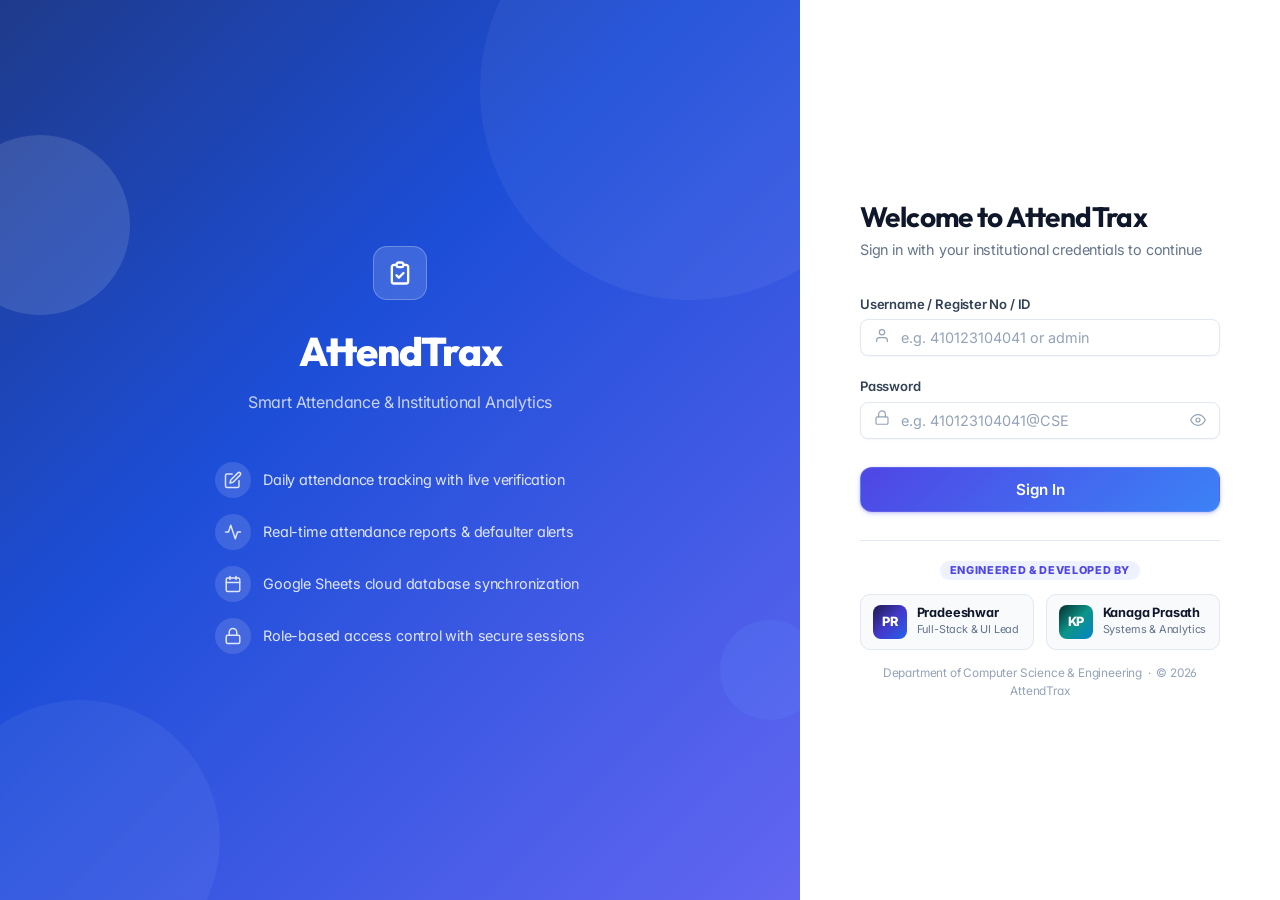
==== frontend/index.html @ 3bc35cdb "Add rich developer promotional showcase footer with profile cards, roles, bios, and skill badges for" ====
<!DOCTYPE html>
<html lang="en">
<head>
  <meta charset="UTF-8" />
  <meta name="viewport" content="width=device-width, initial-scale=1.0" />
  <title>AttendTrax – Login</title>
  <meta name="description" content="AttendTrax – Student Attendance Management System. Login as Admin, Faculty, or Student." />
  <link rel="stylesheet" href="style.css" />
  <link rel="icon" href="data:image/svg+xml,<svg xmlns='http://www.w3.org/2000/svg' viewBox='0 0 100 100'><text y='.9em' font-size='90'>🎓</text></svg>" />
  <style>
    /* ── Login-specific styles ─── */
    body { min-height: 100vh; display: flex; align-items: stretch; }

    .login-page {
      display: flex;
      width: 100%;
      min-height: 100vh;
    }

    /* Left panel – illustration / branding */
    .login-left {
      flex: 1;
      background: linear-gradient(135deg, #1e3a8a 0%, #1d4ed8 40%, #6366f1 100%);
      display: flex;
      flex-direction: column;
      align-items: center;
      justify-content: center;
      padding: 3rem 2.5rem;
      position: relative;
      overflow: hidden;
    }

    .login-left::before {
      content: '';
      position: absolute;
      width: 420px; height: 420px;
      border-radius: 50%;
      background: rgb(255 255 255 / 0.05);
      top: -120px; right: -100px;
    }
    .login-left::after {
      content: '';
      position: absolute;
      width: 280px; height: 280px;
      border-radius: 50%;
      background: rgb(255 255 255 / 0.05);
      bottom: -80px; left: -60px;
    }

    .left-content { position: relative; z-index: 1; text-align: center; color: #fff; max-width: 380px; }
    .brand-logo { font-size: 4rem; margin-bottom: 1rem; }
    .brand-title { font-family: 'Outfit', sans-serif; font-size: 2.5rem; font-weight: 800; letter-spacing: -0.03em; margin-bottom: 0.5rem; }
    .brand-subtitle { font-size: 1rem; opacity: 0.75; margin-bottom: 3rem; }

    .feature-list { list-style: none; display: flex; flex-direction: column; gap: 1rem; text-align: left; }
    .feature-list li {
      display: flex; align-items: center; gap: 0.75rem;
      font-size: 0.9rem; opacity: 0.85;
    }
    .feature-list li .feat-icon {
      width: 36px; height: 36px;
      border-radius: 50%;
      background: rgb(255 255 255 / 0.15);
      display: flex; align-items: center; justify-content: center;
      font-size: 1rem; flex-shrink: 0;
    }

    /* Right panel – login form */
    .login-right {
      width: 480px;
      flex-shrink: 0;
      display: flex;
      flex-direction: column;
      align-items: center;
      justify-content: center;
      padding: 3rem 2.5rem;
      background: #fff;
    }

    .login-form-wrap { width: 100%; max-width: 360px; }

    .login-greeting {
      margin-bottom: 2rem;
    }
    .login-greeting h2 { font-size: 1.75rem; color: var(--gray-900); margin-bottom: 0.3rem; }
    .login-greeting p  { color: var(--gray-500); font-size: 0.9rem; }

    .form-stack { display: flex; flex-direction: column; gap: 1.25rem; }

    .input-icon-wrap { position: relative; }
    .input-icon-wrap .input-icon {
      position: absolute;
      left: 0.875rem;
      top: 50%;
      transform: translateY(-50%);
      font-size: 1rem;
      color: var(--gray-400);
      pointer-events: none;
    }
    .input-icon-wrap .form-control { padding-left: 2.5rem; }

    .password-wrap { position: relative; }
    .toggle-pw {
      position: absolute;
      right: 0.875rem; top: 50%;
      transform: translateY(-50%);
      background: none; border: none;
      color: var(--gray-400); font-size: 1rem;
      cursor: pointer; transition: color var(--transition-fast);
    }
    .toggle-pw:hover { color: var(--brand-600); }

    .login-btn { margin-top: 0.5rem; }

    .login-footer { margin-top: 2rem; text-align: center; color: var(--gray-400); font-size: 0.78rem; }

    /* Floating animated circles */
    .float-orb {
      position: absolute;
      border-radius: 50%;
      opacity: 0.12;
      animation: floatOrb 6s ease-in-out infinite;
    }
    @keyframes floatOrb {
      0%, 100% { transform: translateY(0); }
      50%       { transform: translateY(-20px); }
    }

    @media (max-width: 820px) {
      .login-left { display: none; }
      .login-right { width: 100%; }
    }
  </style>
</head>
<body>
<!-- Toast -->
<div id="toast-container"></div>

<div class="login-page">
  <!-- ── Left Branding Panel ─────────────────────────────── -->
  <div class="login-left">
    <div class="float-orb" style="width:180px;height:180px;background:#fff;top:15%;left:-50px;animation-delay:0s;"></div>
    <div class="float-orb" style="width:100px;height:100px;background:#60a5fa;bottom:20%;right:-20px;animation-delay:2s;"></div>

    <div class="left-content">
      <div class="brand-logo-badge" style="width:54px;height:54px;border-radius:14px;background:rgba(255,255,255,0.15);backdrop-filter:blur(10px);border:1px solid rgba(255,255,255,0.25);display:flex;align-items:center;justify-content:center;margin:0 auto 1.25rem;">
        <svg width="28" height="28" viewBox="0 0 24 24" fill="none" stroke="#fff" stroke-width="2" stroke-linecap="round" stroke-linejoin="round">
          <path d="M9 5H7a2 2 0 00-2 2v12a2 2 0 002 2h10a2 2 0 002-2V7a2 2 0 00-2-2h-2M9 5a2 2 0 002 2h2a2 2 0 002-2M9 5a2 2 0 012-2h2a2 2 0 012 2m-6 9l2 2 4-4"/>
        </svg>
      </div>
      <div class="brand-title">AttendTrax</div>
      <div class="brand-subtitle">Smart Attendance & Institutional Analytics</div>

      <ul class="feature-list">
        <li>
          <span class="feat-icon">
            <svg width="18" height="18" viewBox="0 0 24 24" fill="none" stroke="currentColor" stroke-width="2" stroke-linecap="round" stroke-linejoin="round"><path d="M11 4H4a2 2 0 00-2 2v14a2 2 0 002 2h14a2 2 0 002-2v-7"/><path d="M18.5 2.5a2.121 2.121 0 013 3L12 15l-4 1 1-4 9.5-9.5z"/></svg>
          </span>
          <span>Daily attendance tracking with live verification</span>
        </li>
        <li>
          <span class="feat-icon">
            <svg width="18" height="18" viewBox="0 0 24 24" fill="none" stroke="currentColor" stroke-width="2" stroke-linecap="round" stroke-linejoin="round"><polyline points="22 12 18 12 15 21 9 3 6 12 2 12"/></svg>
          </span>
          <span>Real-time attendance reports & defaulter alerts</span>
        </li>
        <li>
          <span class="feat-icon">
            <svg width="18" height="18" viewBox="0 0 24 24" fill="none" stroke="currentColor" stroke-width="2" stroke-linecap="round" stroke-linejoin="round"><rect x="3" y="4" width="18" height="18" rx="2"/><line x1="16" y1="2" x2="16" y2="6"/><line x1="8" y1="2" x2="8" y2="6"/><line x1="3" y1="10" x2="21" y2="10"/></svg>
          </span>
          <span>Google Sheets cloud database synchronization</span>
        </li>
        <li>
          <span class="feat-icon">
            <svg width="18" height="18" viewBox="0 0 24 24" fill="none" stroke="currentColor" stroke-width="2" stroke-linecap="round" stroke-linejoin="round"><rect x="3" y="11" width="18" height="11" rx="2" ry="2"/><path d="M7 11V7a5 5 0 0110 0v4"/></svg>
          </span>
          <span>Role-based access control with secure sessions</span>
        </li>
      </ul>
    </div>
  </div>

  <!-- ── Right Login Form ───────────────────────────────── -->
  <div class="login-right">
    <div class="login-form-wrap">
      <div class="login-greeting">
        <h2>Welcome to AttendTrax</h2>
        <p>Sign in with your institutional credentials to continue</p>
      </div>

      <form id="login-form" class="form-stack" novalidate>
       

        <!-- Username -->
        <div class="form-group">
          <label class="form-label" for="username">Username / Register No / ID</label>
          <div class="input-icon-wrap">
            <span class="input-icon">
              <svg width="16" height="16" viewBox="0 0 24 24" fill="none" stroke="currentColor" stroke-width="1.8" stroke-linecap="round" stroke-linejoin="round"><path d="M20 21v-2a4 4 0 0 0-4-4H8a4 4 0 0 0-4 4v2"/><circle cx="12" cy="7" r="4"/></svg>
            </span>
            <input
              id="username"
              type="text"
              class="form-control"
              placeholder="e.g. 410123104041 or admin"
              autocomplete="username"
              required
            />
          </div>
        </div>

        <!-- Password -->
        <div class="form-group">
          <label class="form-label" for="password">Password</label>
          <div class="input-icon-wrap password-wrap">
            <span class="input-icon">
              <svg width="16" height="16" viewBox="0 0 24 24" fill="none" stroke="currentColor" stroke-width="1.8" stroke-linecap="round" stroke-linejoin="round"><rect x="3" y="11" width="18" height="11" rx="2" ry="2"/><path d="M7 11V7a5 5 0 0110 0v4"/></svg>
            </span>
            <input
              id="password"
              type="password"
              class="form-control"
              placeholder="e.g. 410123104041@CSE"
              autocomplete="current-password"
              required
            />
            <button type="button" class="toggle-pw" id="toggle-pw" aria-label="Show/hide password" style="display:flex;align-items:center;justify-content:center;">
              <svg id="eye-icon" width="16" height="16" viewBox="0 0 24 24" fill="none" stroke="currentColor" stroke-width="1.8" stroke-linecap="round" stroke-linejoin="round"><path d="M1 12s4-8 11-8 11 8 11 8-4 8-11 8-11-8-11-8z"></path><circle cx="12" cy="12" r="3"></circle></svg>
            </button>
          </div>
        </div>

        <!-- Error message -->
        <p id="login-error" class="text-sm hidden" style="color:var(--danger);font-weight:500;"></p>

        <!-- Submit -->
        <button type="submit" id="login-btn" class="btn btn-primary btn-lg login-btn w-full">
          <span id="btn-text">Sign In</span>
        </button>
      </form>

      <div class="login-footer" style="margin-top:1.75rem;">
        <div style="border-top:1px solid var(--gray-200);padding-top:1.25rem;text-align:center;">
          <span style="font-size:0.68rem;font-weight:800;letter-spacing:0.06em;color:var(--indigo-600,#4f46e5);text-transform:uppercase;background:#eef2ff;padding:0.15rem 0.6rem;border-radius:999px;">
            ENGINEERED &amp; DEVELOPED BY
          </span>
          <div style="display:grid;grid-template-columns:1fr 1fr;gap:0.75rem;margin-top:0.85rem;text-align:left;">
            <!-- Pradeeshwar -->
            <div style="background:var(--gray-50);border:1px solid var(--gray-200);border-radius:10px;padding:0.65rem 0.75rem;display:flex;align-items:center;gap:0.6rem;">
              <div style="width:34px;height:34px;border-radius:8px;background:linear-gradient(135deg,#1e1b4b,#4338ca,#2563eb);color:#fff;display:flex;align-items:center;justify-content:center;font-weight:800;font-size:0.8rem;flex-shrink:0;">PR</div>
              <div style="min-width:0;flex:1;">
                <div style="font-size:0.8rem;font-weight:700;color:var(--gray-900);line-height:1.1;">Pradeeshwar</div>
                <div style="font-size:0.68rem;color:var(--gray-500);white-space:nowrap;overflow:hidden;text-overflow:ellipsis;">Full-Stack &amp; UI Lead</div>
              </div>
            </div>
            <!-- Kanaga Prasath -->
            <div style="background:var(--gray-50);border:1px solid var(--gray-200);border-radius:10px;padding:0.65rem 0.75rem;display:flex;align-items:center;gap:0.6rem;">
              <div style="width:34px;height:34px;border-radius:8px;background:linear-gradient(135deg,#042f2e,#0d9488,#0284c7);color:#fff;display:flex;align-items:center;justify-content:center;font-weight:800;font-size:0.8rem;flex-shrink:0;">KP</div>
              <div style="min-width:0;flex:1;">
                <div style="font-size:0.8rem;font-weight:700;color:var(--gray-900);line-height:1.1;">Kanaga Prasath</div>
                <div style="font-size:0.68rem;color:var(--gray-500);white-space:nowrap;overflow:hidden;text-overflow:ellipsis;">Systems &amp; Analytics</div>
              </div>
            </div>
          </div>
          <p style="font-size:0.74rem;color:var(--gray-400);margin-top:0.85rem;">
            Department of Computer Science &amp; Engineering &nbsp;·&nbsp; &copy; 2026 AttendTrax
          </p>
        </div>
      </div>
    </div>
  </div>
</div>

<script src="api.js"></script>
<script>

  // Redirect if already logged in
  (function() {
    const token = getToken();
    const role  = getRole();
    if (token && role) {
      const pages = { ADMIN: 'admin.html', FACULTY: 'faculty.html', STUDENT: 'student.html' };
      window.location.href = pages[role.toUpperCase()] || 'index.html';
    }
  })();

  // Password toggle
  document.getElementById('toggle-pw').addEventListener('click', () => {
    const pw = document.getElementById('password');
    const btn = document.getElementById('toggle-pw');
    pw.type = pw.type === 'password' ? 'text' : 'password';
    btn.textContent = pw.type === 'password' ? '👁️' : '🙈';
  });

  // Login form
  document.getElementById('login-form').addEventListener('submit', async (e) => {
    e.preventDefault();
    const username = document.getElementById('username').value.trim();
    const password = document.getElementById('password').value;
    const errEl    = document.getElementById('login-error');
    const btnText  = document.getElementById('btn-text');
    const btn      = document.getElementById('login-btn');

    if (!username || !password) {
      errEl.textContent = 'Please enter both username and password.';
      errEl.classList.remove('hidden');
      return;
    }

    errEl.classList.add('hidden');
    btn.disabled = true;
    btnText.innerHTML = '<span class="spinner"></span> Signing in…';

    try {
      const data = await api.post('/auth/login', { username, password });
      saveAuth(data);

      showToast(`Welcome, ${data.name}! 🎉`, 'success', 2000);

      const pages = { ADMIN: 'admin.html', FACULTY: 'faculty.html', STUDENT: 'student.html' };
      setTimeout(() => {
        window.location.href = pages[data.role.toUpperCase()] || 'index.html';
      }, 800);
    } catch (err) {
      errEl.textContent = err.message;
      errEl.classList.remove('hidden');
      btn.disabled = false;
      btnText.textContent = 'Sign In';
    }
  });
</script>
</body>
</html>
---- frontend/style.css ----
/* =============================================================================
   AttendTrax – Modern Institutional Design System & UI/UX Engine
   Refined Slate & Indigo Palette · Human-Crafted Aesthetics · Accessible UX
   ============================================================================= */
@import url('https://fonts.googleapis.com/css2?family=Inter:wght@300;400;500;600;700;800&family=Outfit:wght@400;500;600;700;800&display=swap');

/* ── CSS Custom Properties ──────────────────────────────────────────────────── */
:root {
  /* Brand Accents */
  --brand-50:  #eff6ff;
  --brand-100: #dbeafe;
  --brand-200: #bfdbfe;
  --brand-300: #93c5fd;
  --brand-400: #60a5fa;
  --brand-500: #3b82f6;
  --brand-600: #2563eb;
  --brand-700: #1d4ed8;
  --brand-800: #1e40af;
  --brand-900: #1e3a8a;

  --indigo-50:  #eef2ff;
  --indigo-100: #e0e7ff;
  --indigo-500: #6366f1;
  --indigo-600: #4f46e5;
  --indigo-700: #4338ca;
  --indigo-800: #3730a3;

  /* Semantic Health */
  --success:     #10b981;
  --success-bg:  #ecfdf5;
  --success-text:#065f46;
  --success-ring:#a7f3d0;

  --warning:     #f59e0b;
  --warning-bg:  #fffbeb;
  --warning-text:#92400e;
  --warning-ring:#fde68a;

  --danger:      #ef4444;
  --danger-bg:   #fef2f2;
  --danger-text: #991b1b;
  --danger-ring: #fecaca;

  --info:        #0ea5e9;
  --info-bg:     #f0f9ff;
  --info-text:   #0369a1;
  --info-ring:   #bae6fd;

  /* Neutrals (Refined Slate Foundation) */
  --gray-25:   #fcfcfd;
  --gray-50:   #f8fafc;
  --gray-100:  #f1f5f9;
  --gray-200:  #e2e8f0;
  --gray-300:  #cbd5e1;
  --gray-400:  #94a3b8;
  --gray-500:  #64748b;
  --gray-600:  #475569;
  --gray-700:  #334155;
  --gray-800:  #1e293b;
  --gray-900:  #0f172a;

  /* Layout & Geometry */
  --sidebar-width: 260px;
  --topbar-height: 68px;
  --radius-xs: 6px;
  --radius-sm: 8px;
  --radius-md: 12px;
  --radius-lg: 16px;
  --radius-xl: 20px;
  --radius-2xl: 24px;

  /* Layered Shadows (Clean, Soft & Non-Harsh) */
  --shadow-xs:  0 1px 2px 0 rgb(0 0 0 / 0.04);
  --shadow-sm:  0 1px 3px 0 rgb(0 0 0 / 0.06), 0 1px 2px -1px rgb(0 0 0 / 0.04);
  --shadow-md:  0 4px 6px -1px rgb(0 0 0 / 0.06), 0 2px 4px -2px rgb(0 0 0 / 0.04);
  --shadow-lg:  0 10px 15px -3px rgb(0 0 0 / 0.06), 0 4px 6px -4px rgb(0 0 0 / 0.03);
  --shadow-xl:  0 20px 25px -5px rgb(0 0 0 / 0.07), 0 8px 10px -6px rgb(0 0 0 / 0.03);

  /* Transitions */
  --transition-fast: 140ms cubic-bezier(0.4, 0, 0.2, 1);
  --transition-base: 220ms cubic-bezier(0.4, 0, 0.2, 1);
  --transition-slow: 320ms cubic-bezier(0.4, 0, 0.2, 1);
}

/* ── Reset & Base Typography ─────────────────────────────────────────────────── */
*, *::before, *::after { box-sizing: border-box; margin: 0; padding: 0; }

html {
  font-size: 16px;
  scroll-behavior: smooth;
  font-feature-settings: 'cv02', 'cv03', 'cv04', 'cv11';
}

body {
  font-family: 'Inter', -apple-system, BlinkMacSystemFont, "Segoe UI", Roboto, sans-serif;
  background: var(--gray-50);
  color: var(--gray-800);
  line-height: 1.55;
  -webkit-font-smoothing: antialiased;
  -moz-osx-font-smoothing: grayscale;
  letter-spacing: -0.011em;
}

/* Custom Scrollbars */
::-webkit-scrollbar { width: 6px; height: 6px; }
::-webkit-scrollbar-track { background: transparent; }
::-webkit-scrollbar-thumb { background: var(--gray-300); border-radius: 999px; }
::-webkit-scrollbar-thumb:hover { background: var(--gray-400); }

a { color: inherit; text-decoration: none; }
img { max-width: 100%; display: block; }
button { cursor: pointer; font-family: inherit; }
input, select, textarea { font-family: inherit; }

/* ── Typography ─────────────────────────────────────────────────────────────── */
h1, h2, h3, h4, h5 {
  font-family: 'Outfit', 'Inter', sans-serif;
  font-weight: 700;
  line-height: 1.25;
  color: var(--gray-900);
  letter-spacing: -0.022em;
}
h1 { font-size: clamp(1.75rem, 3.5vw, 2.35rem); font-weight: 800; }
h2 { font-size: clamp(1.35rem, 2.5vw, 1.75rem); }
h3 { font-size: 1.2rem; }
h4 { font-size: 1.05rem; }

/* ── Utility Classes ─────────────────────────────────────────────────────────── */
.hidden      { display: none !important; }
.sr-only     { position: absolute; width: 1px; height: 1px; overflow: hidden; clip: rect(0,0,0,0); }
.flex        { display: flex; }
.flex-col    { flex-direction: column; }
.items-center{ align-items: center; }
.justify-between { justify-content: space-between; }
.justify-center { justify-content: center; }
.gap-1       { gap: 0.25rem; }
.gap-2       { gap: 0.5rem; }
.gap-3       { gap: 0.75rem; }
.gap-4       { gap: 1rem; }
.gap-6       { gap: 1.5rem; }
.w-full      { width: 100%; }
.text-sm     { font-size: 0.875rem; }
.text-xs     { font-size: 0.75rem; }
.font-medium { font-weight: 500; }
.font-semibold { font-weight: 600; }
.font-bold   { font-weight: 700; }
.font-mono   { font-family: ui-monospace, SFMono-Regular, Menlo, Monaco, Consolas, monospace; }
.text-muted  { color: var(--gray-500); }
.text-center { text-align: center; }

/* ── Buttons (Tactile & Clean) ──────────────────────────────────────────────── */
.btn {
  display: inline-flex;
  align-items: center;
  justify-content: center;
  gap: 0.5rem;
  padding: 0.55rem 1.15rem;
  font-size: 0.875rem;
  font-weight: 600;
  border-radius: var(--radius-sm);
  border: 1px solid transparent;
  transition: all var(--transition-fast);
  outline: none;
  white-space: nowrap;
  user-select: none;
}

.btn-primary {
  background: linear-gradient(135deg, #4f46e5 0%, #3b82f6 100%);
  color: #fff;
  border-color: rgba(255, 255, 255, 0.1);
  box-shadow: 0 1px 3px 0 rgba(79, 70, 229, 0.25), 0 2px 6px -1px rgba(79, 70, 229, 0.2);
}
.btn-primary:hover {
  transform: translateY(-1px);
  box-shadow: 0 4px 12px 0 rgba(79, 70, 229, 0.35);
  background: linear-gradient(135deg, #4338ca 0%, #2563eb 100%);
}
.btn-primary:active {
  transform: translateY(0);
  box-shadow: 0 1px 2px 0 rgba(79, 70, 229, 0.2);
}

.btn-secondary {
  background: #fff;
  color: var(--gray-700);
  border: 1px solid var(--gray-200);
  box-shadow: var(--shadow-xs);
}
.btn-secondary:hover {
  background: var(--gray-50);
  border-color: var(--gray-300);
  color: var(--gray-900);
}
.btn-secondary:active { background: var(--gray-100); }

.btn-danger {
  background: #fee2e2;
  color: #b91c1c;
  border: 1px solid #fca5a5;
}
.btn-danger:hover {
  background: #ef4444;
  color: #fff;
  border-color: #ef4444;
  box-shadow: 0 2px 8px rgba(239, 68, 68, 0.3);
}

.btn-success {
  background: #dcfce7;
  color: #15803d;
  border: 1px solid #86efac;
}
.btn-success:hover {
  background: #10b981;
  color: #fff;
  border-color: #10b981;
  box-shadow: 0 2px 8px rgba(16, 185, 129, 0.3);
}

.btn-sm { padding: 0.35rem 0.75rem; font-size: 0.8rem; border-radius: var(--radius-xs); }
.btn-lg { padding: 0.75rem 1.6rem; font-size: 0.95rem; border-radius: var(--radius-md); }

.btn:disabled { opacity: 0.5; cursor: not-allowed; transform: none !important; box-shadow: none !important; }

/* ── Cards (Crisp 1px Border & Subtle Elevation) ────────────────────────────── */
.card {
  background: #fff;
  border-radius: var(--radius-lg);
  box-shadow: var(--shadow-sm);
  border: 1px solid var(--gray-200);
  overflow: hidden;
  transition: border-color var(--transition-fast), box-shadow var(--transition-fast);
}

.card-header {
  padding: 1.15rem 1.5rem;
  border-bottom: 1px solid var(--gray-100);
  display: flex;
  align-items: center;
  justify-content: space-between;
  gap: 1rem;
  background: #fff;
}

.card-body { padding: 1.5rem; }

/* ── Form Elements ───────────────────────────────────────────────────────────── */
.form-group { display: flex; flex-direction: column; gap: 0.35rem; }
.form-label { font-size: 0.82rem; font-weight: 600; color: var(--gray-700); }
.form-control {
  width: 100%;
  padding: 0.55rem 0.85rem;
  font-size: 0.9rem;
  border: 1px solid var(--gray-200);
  border-radius: var(--radius-sm);
  background: #fff;
  color: var(--gray-800);
  transition: all var(--transition-fast);
  outline: none;
  box-shadow: var(--shadow-xs);
}
.form-control:hover { border-color: var(--gray-300); }
.form-control:focus {
  border-color: #6366f1;
  box-shadow: 0 0 0 3px rgba(99, 102, 241, 0.14);
}
.form-control::placeholder { color: var(--gray-400); }

select.form-control {
  appearance: none;
  background-image: url("data:image/svg+xml,%3Csvg xmlns='http://www.w3.org/2000/svg' fill='none' viewBox='0 0 20 20'%3E%3Cpath stroke='%2364748b' stroke-linecap='round' stroke-linejoin='round' stroke-width='1.5' d='M6 8l4 4 4-4'/%3E%3C/svg%3E");
  background-repeat: no-repeat;
  background-position: right 0.75rem center;
  background-size: 1.15rem;
  padding-right: 2.25rem;
}

/* ── Stat Cards ─────────────────────────────────────────────────────────────── */
.stat-grid {
  display: grid;
  grid-template-columns: repeat(auto-fit, minmax(200px, 1fr));
  gap: 1rem;
}

.stat-card {
  background: #fff;
  border-radius: var(--radius-md);
  padding: 1.25rem 1.5rem;
  box-shadow: var(--shadow-sm);
  border: 1px solid var(--gray-200);
  position: relative;
  overflow: hidden;
  transition: transform var(--transition-fast), box-shadow var(--transition-fast);
}
.stat-card:hover {
  transform: translateY(-2px);
  box-shadow: var(--shadow-md);
}
.stat-card::before {
  content: '';
  position: absolute;
  top: 0; left: 0;
  width: 4px;
  height: 100%;
  background: var(--accent, #4f46e5);
}

.stat-card .stat-label { font-size: 0.75rem; font-weight: 700; text-transform: uppercase; letter-spacing: 0.05em; color: var(--gray-500); }
.stat-card .stat-value { font-size: 2rem; font-weight: 800; font-family: 'Outfit', sans-serif; color: var(--gray-900); line-height: 1.1; margin-top: 0.35rem; }
.stat-card .stat-sub { font-size: 0.78rem; color: var(--gray-400); margin-top: 0.2rem; }

/* ── Table (Crisp SaaS Style) ───────────────────────────────────────────────── */
.table-wrapper { overflow-x: auto; width: 100%; }
table { width: 100%; border-collapse: collapse; font-size: 0.875rem; }
thead tr { background: var(--gray-50); border-bottom: 1px solid var(--gray-200); }
thead th {
  padding: 0.75rem 1rem;
  text-align: left;
  font-size: 0.72rem;
  font-weight: 700;
  text-transform: uppercase;
  letter-spacing: 0.05em;
  color: var(--gray-500);
  white-space: nowrap;
}
tbody tr {
  border-bottom: 1px solid var(--gray-100);
  transition: background var(--transition-fast);
}
tbody tr:last-child { border-bottom: none; }
tbody tr:hover { background: #f8fafc; }
tbody td { padding: 0.85rem 1rem; color: var(--gray-700); vertical-align: middle; }

/* Status Badges */
.badge {
  display: inline-flex;
  align-items: center;
  gap: 0.35rem;
  padding: 0.22rem 0.65rem;
  font-size: 0.72rem;
  font-weight: 700;
  border-radius: 999px;
  text-transform: uppercase;
  letter-spacing: 0.04em;
  line-height: 1.2;
}
.badge-present  { background: #ecfdf5; color: #065f46; border: 1px solid #a7f3d0; }
.badge-absent   { background: #fef2f2; color: #991b1b; border: 1px solid #fecaca; }
.badge-od       { background: #fffbeb; color: #92400e; border: 1px solid #fde68a; }
.badge-free     { background: var(--gray-100); color: var(--gray-600); border: 1px solid var(--gray-200); }
.badge-info     { background: #eff6ff; color: #1e40af; border: 1px solid #bfdbfe; }
.badge-warning  { background: #fffbeb; color: #92400e; border: 1px solid #fde68a; }

/* ── Live Attendance Status Bar ──────────────────────────────────────────────── */
.live-status-bar {
  display: flex;
  align-items: center;
  gap: 1.25rem;
  background: var(--gray-50);
  padding: 0.65rem 1.25rem;
  border-radius: var(--radius-sm);
  border: 1px solid var(--gray-200);
  margin-bottom: 1rem;
  font-size: 0.85rem;
  flex-wrap: wrap;
}
.live-status-pill {
  display: flex;
  align-items: center;
  gap: 0.4rem;
  font-weight: 600;
}
.live-status-dot {
  width: 10px;
  height: 10px;
  border-radius: 50%;
}
.dot-present { background: #10b981; }
.dot-absent  { background: #ef4444; }
.dot-od      { background: #f59e0b; }

/* ── Quick Demo Login Chips ─────────────────────────────────────────────────── */
.quick-demo-logins {
  display: flex;
  gap: 0.5rem;
  flex-wrap: wrap;
  margin-top: 1.25rem;
  padding-top: 1.25rem;
  border-top: 1px solid var(--gray-200);
}
.demo-login-chip {
  padding: 0.35rem 0.75rem;
  background: var(--gray-100);
  border: 1px solid var(--gray-200);
  border-radius: 999px;
  font-size: 0.75rem;
  font-weight: 600;
  color: var(--gray-700);
  cursor: pointer;
  transition: all var(--transition-fast);
}
.demo-login-chip:hover {
  background: var(--brand-50);
  color: var(--brand-700);
  border-color: var(--brand-300);
}

/* ── Progress Bar ───────────────────────────────────────────────────────────── */
.progress-bar-wrap { background: var(--gray-200); border-radius: 999px; height: 8px; overflow: hidden; }
.progress-bar { height: 100%; border-radius: 999px; transition: width 0.6s ease; }
.progress-good    { background: linear-gradient(90deg, #10b981, #34d399); }
.progress-warn    { background: linear-gradient(90deg, #f59e0b, #fbbf24); }
.progress-danger  { background: linear-gradient(90deg, #ef4444, #f87171); }

/* ── Toast Notifications ─────────────────────────────────────────────────────── */
#toast-container {
  position: fixed;
  top: 1.25rem;
  right: 1.25rem;
  z-index: 9999;
  display: flex;
  flex-direction: column;
  gap: 0.5rem;
  pointer-events: none;
}
.toast {
  display: flex;
  align-items: flex-start;
  gap: 0.75rem;
  padding: 0.875rem 1.25rem;
  border-radius: var(--radius-md);
  box-shadow: var(--shadow-xl);
  min-width: 280px;
  max-width: 380px;
  font-size: 0.9rem;
  font-weight: 500;
  color: #fff;
  pointer-events: all;
  animation: toastIn 0.3s ease forwards;
}
.toast.toast-success { background: linear-gradient(135deg, #10b981, #059669); }
.toast.toast-error   { background: linear-gradient(135deg, #ef4444, #dc2626); }
.toast.toast-info    { background: linear-gradient(135deg, #3b82f6, #2563eb); }
.toast.toast-warning { background: linear-gradient(135deg, #f59e0b, #d97706); }
.toast.leaving { animation: toastOut 0.3s ease forwards; }
.toast-icon { font-size: 1.2rem; flex-shrink: 0; }

@keyframes toastIn  { from { opacity: 0; transform: translateX(100px); } to { opacity: 1; transform: translateX(0); } }
@keyframes toastOut { from { opacity: 1; transform: translateX(0); } to { opacity: 0; transform: translateX(100px); } }

/* ── Modal & Confirmation Dialogs ────────────────────────────────────────────── */
.modal-overlay,
.confirm-overlay {
  position: fixed;
  inset: 0;
  background: rgba(15, 23, 42, 0.65);
  backdrop-filter: blur(8px);
  -webkit-backdrop-filter: blur(8px);
  display: flex;
  align-items: center;
  justify-content: center;
  z-index: 2000;
  padding: 1.25rem;
  animation: modalFadeIn 0.2s cubic-bezier(0.4, 0, 0.2, 1);
}

.modal-box {
  background: #fff;
  border-radius: var(--radius-lg);
  box-shadow: 0 20px 25px -5px rgba(0, 0, 0, 0.1), 0 10px 10px -5px rgba(0, 0, 0, 0.04);
  padding: 2rem;
  width: min(500px, calc(100vw - 2rem));
  max-height: 90vh;
  overflow-y: auto;
  animation: modalPop 0.22s cubic-bezier(0.34, 1.56, 0.64, 1);
}

.confirm-card {
  background: #fff;
  border-radius: var(--radius-xl);
  box-shadow: 0 25px 50px -12px rgba(0, 0, 0, 0.25);
  padding: 2rem 1.75rem;
  width: min(420px, calc(100vw - 2.5rem));
  display: flex;
  flex-direction: column;
  align-items: center;
  text-align: center;
  gap: 1rem;
  animation: modalPop 0.22s cubic-bezier(0.34, 1.56, 0.64, 1);
}

.confirm-icon {
  width: 52px;
  height: 52px;
  border-radius: 50%;
  background: #fee2e2;
  color: #dc2626;
  display: flex;
  align-items: center;
  justify-content: center;
  flex-shrink: 0;
}

.confirm-content h3 {
  font-size: 1.25rem;
  color: var(--gray-900);
  margin-bottom: 0.35rem;
}

.confirm-content p {
  color: var(--gray-500);
  font-size: 0.875rem;
  line-height: 1.45;
}

.confirm-actions {
  display: flex;
  gap: 0.75rem;
  width: 100%;
  margin-top: 0.5rem;
}

.confirm-actions button {
  flex: 1;
}

@keyframes modalFadeIn { from { opacity: 0; } to { opacity: 1; } }
@keyframes modalPop { from { opacity: 0; transform: scale(0.92) translateY(8px); } to { opacity: 1; transform: scale(1) translateY(0); } }

/* ── Spinner ─────────────────────────────────────────────────────────────────── */
.spinner {
  display: inline-block;
  width: 1.1em; height: 1.1em;
  border: 2px solid currentColor;
  border-top-color: transparent;
  border-radius: 50%;
  animation: spin 0.7s linear infinite;
}
@keyframes spin { to { transform: rotate(360deg); } }

/* ── Loading overlay ─────────────────────────────────────────────────────────── */
.page-loader {
  position: fixed; inset: 0;
  background: var(--gray-50);
  display: flex; flex-direction: column;
  align-items: center; justify-content: center;
  gap: 1rem;
  z-index: 9999;
}
.page-loader .loader-ring {
  width: 56px; height: 56px;
  border: 4px solid var(--brand-100);
  border-top-color: var(--brand-600);
  border-radius: 50%;
  animation: spin 0.9s linear infinite;
}

/* ── Chip selectors for P/A marking ─────────────────────────────────────────── */
/* ── Tactical Chip Selectors for P/A/OD Attendance ───────────────────────────── */
.attendance-chip-group {
  display: inline-flex;
  align-items: center;
  gap: 0.35rem;

  padding: 3px;
  border-radius: 999px;

}

.attendance-chip {
  padding: 0.35rem 0.75rem;
  border-radius: 999px;
  font-size: 0.8rem;
  font-weight: 700;
  border: 1.5px solid transparent;
  cursor: pointer;
  background: transparent;
  color: var(--gray-600);
  transition: all var(--transition-fast);
  display: inline-flex;
  align-items: center;
  gap: 0.3rem;
  user-select: none;
  touch-action: manipulation;
  -webkit-tap-highlight-color: transparent;
}

.attendance-chip:hover {
  background: rgba(255, 255, 255, 0.6);
  color: var(--gray-900);
}

.chip-P {
  color: #065f46;
}
.chip-P.active {
  background: linear-gradient(135deg, #059669 0%, #10b981 100%);
  color: #fff;
  box-shadow: 0 2px 6px rgba(16, 185, 129, 0.35);
  border-color: #059669;
}

.chip-A {
  color: #991b1b;
}
.chip-A.active {
  background: linear-gradient(135deg, #dc2626 0%, #ef4444 100%);
  color: #fff;
  box-shadow: 0 2px 6px rgba(239, 68, 68, 0.35);
  border-color: #dc2626;
}

.chip-OD {
  color: #92400e;
}
.chip-OD.active {
  background: linear-gradient(135deg, #d97706 0%, #f59e0b 100%);
  color: #fff;
  box-shadow: 0 2px 6px rgba(245, 158, 11, 0.35);
  border-color: #d97706;
}

/* ── Modern App Layout & Drawer Architecture (Professional Enterprise Standard) ── */
.app-layout {
  display: flex;
  min-height: 100vh;
  width: 100%;
  position: relative;
  overflow-x: hidden;
  background: var(--gray-50);
}

/* Frosted glass backdrop scrim */
.sidebar-backdrop {
  position: fixed;
  inset: 0;
  background: rgba(15, 23, 42, 0.5);
  backdrop-filter: blur(6px);
  -webkit-backdrop-filter: blur(6px);
  z-index: 998;
  opacity: 0;
  pointer-events: none;
  transition: opacity 0.26s cubic-bezier(0.4, 0, 0.2, 1);
}

.sidebar-backdrop.active,
.app-layout.sidebar-open .sidebar-backdrop {
  opacity: 1;
  pointer-events: auto;
}

.sidebar {
  position: fixed;
  top: 0;
  left: 0;
  bottom: 0;
  width: var(--sidebar-width);
  min-width: var(--sidebar-width);
  max-width: var(--sidebar-width);
  height: 100vh;
  height: 100dvh;
  background: linear-gradient(180deg, #090d16 0%, #0f172a 45%, #111827 100%);
  border-right: 1px solid rgba(255, 255, 255, 0.08);
  display: flex;
  flex-direction: column;
  z-index: 100;
  flex-shrink: 0;
  transition: transform 0.3s cubic-bezier(0.16, 1, 0.3, 1), box-shadow 0.3s ease;
  box-shadow: 4px 0 24px rgba(0, 0, 0, 0.24);
  overflow: hidden;
}

/* Collapsed state for desktop */
.app-layout.sidebar-collapsed .sidebar {
  transform: translateX(-100%);
  pointer-events: none;
  box-shadow: none;
}

.sidebar-brand {
  padding: 1.25rem 1.25rem 1.1rem;
  border-bottom: 1px solid rgba(255, 255, 255, 0.07);
  display: flex;
  align-items: center;
  justify-content: space-between;
  flex-shrink: 0;
}
.brand-mark {
  display: flex;
  align-items: center;
  gap: 0.75rem;
}
.brand-icon {
  width: 36px;
  height: 36px;
  border-radius: 10px;
  background: linear-gradient(135deg, rgba(99, 102, 241, 0.35) 0%, rgba(59, 130, 246, 0.2) 100%);
  backdrop-filter: blur(8px);
  border: 1px solid rgba(255, 255, 255, 0.2);
  display: flex;
  align-items: center;
  justify-content: center;
  color: #fff;
  flex-shrink: 0;
  box-shadow: 0 2px 8px rgba(0, 0, 0, 0.25);
}
.brand-name {
  font-family: 'Outfit', sans-serif;
  font-size: 1.25rem;
  font-weight: 800;
  color: #fff;
  letter-spacing: -0.02em;
  line-height: 1.15;
}
.brand-sub {
  font-size: 0.7rem;
  color: rgba(255, 255, 255, 0.6);
  font-weight: 600;
  letter-spacing: 0.04em;
  text-transform: uppercase;
  margin-top: 1px;
}

.sidebar-close-btn {
  display: none;
  background: rgba(255, 255, 255, 0.08);
  border: 1px solid rgba(255, 255, 255, 0.15);
  color: #fff;
  width: 32px;
  height: 32px;
  border-radius: 8px;
  align-items: center;
  justify-content: center;
  cursor: pointer;
  transition: background var(--transition-fast);
}
.sidebar-close-btn:hover {
  background: rgba(255, 255, 255, 0.2);
}

.sidebar-user {
  margin: 0.85rem 0.85rem 0.4rem;
  padding: 0.75rem 0.85rem;
  background: rgba(255, 255, 255, 0.04);
  border: 1px solid rgba(255, 255, 255, 0.07);
  border-radius: var(--radius-sm);
  display: flex;
  align-items: center;
  gap: 0.75rem;
  flex-shrink: 0;
}
.user-avatar {
  width: 36px;
  height: 36px;
  border-radius: 50%;
  background: linear-gradient(135deg, rgba(255,255,255,0.2), rgba(255,255,255,0.05));
  border: 1px solid rgba(255,255,255,0.25);
  display: flex;
  align-items: center;
  justify-content: center;
  font-size: 0.82rem;
  font-weight: 700;
  color: #fff;
  flex-shrink: 0;
}
.user-info {
  flex: 1;
  min-width: 0;
}
.sidebar-user .user-name {
  font-size: 0.875rem;
  font-weight: 600;
  color: #fff;
  white-space: nowrap;
  overflow: hidden;
  text-overflow: ellipsis;
}
.sidebar-user .user-role {
  display: inline-block;
  font-size: 0.65rem;
  font-weight: 700;
  text-transform: uppercase;
  letter-spacing: 0.06em;
  padding: 0.15rem 0.5rem;
  border-radius: 999px;
  margin-top: 0.2rem;
}
.role-admin   { background: #fef3c7; color: #92400e; }
.role-faculty { background: #dbeafe; color: #1e3a8a; }
.role-student { background: #d1fae5; color: #065f46; }

.sidebar-nav {
  flex: 1;
  padding: 0.6rem 0.75rem;
  display: flex;
  flex-direction: column;
  gap: 0.25rem;
  overflow-y: auto;
  overflow-x: hidden;
  scrollbar-width: thin;
  scrollbar-color: rgba(255, 255, 255, 0.18) transparent;
}
.sidebar-nav::-webkit-scrollbar { width: 4px; }
.sidebar-nav::-webkit-scrollbar-thumb { background: rgba(255, 255, 255, 0.2); border-radius: 4px; }

.nav-item {
  display: flex;
  align-items: center;
  gap: 0.75rem;
  padding: 0.65rem 0.85rem;
  color: rgba(255, 255, 255, 0.72);
  font-size: 0.875rem;
  font-weight: 500;
  cursor: pointer;
  border-radius: var(--radius-sm);
  border: 1px solid transparent;
  border-left: 3px solid transparent;
  transition: all var(--transition-fast);
  user-select: none;
}
.nav-item:hover {
  color: #fff;
  background: rgba(255, 255, 255, 0.08);
  transform: translateX(3px);
}
.nav-item.active {
  color: #fff;
  background: linear-gradient(90deg, rgba(99, 102, 241, 0.24) 0%, rgba(59, 130, 246, 0.1) 100%);
  border-color: rgba(99, 102, 241, 0.25);
  border-left: 3px solid #6366f1;
  font-weight: 600;
  box-shadow: 0 2px 8px rgba(0, 0, 0, 0.15);
}
.nav-item .nav-icon {
  display: flex;
  align-items: center;
  justify-content: center;
  width: 1.25rem;
  flex-shrink: 0;
}

.sidebar-footer {
  margin-top: auto;
  padding: 0.85rem;
  border-top: 1px solid rgba(255, 255, 255, 0.08);
  flex-shrink: 0;
  background: rgba(0, 0, 0, 0.22);
}
.logout-btn {
  display: flex;
  align-items: center;
  gap: 0.65rem;
  color: rgba(255, 255, 255, 0.75);
  font-size: 0.875rem;
  font-weight: 600;
  cursor: pointer;
  transition: all var(--transition-fast);
  background: rgba(255, 255, 255, 0.04);
  border: 1px solid rgba(255, 255, 255, 0.08);
  border-radius: var(--radius-sm);
  padding: 0.6rem 0.85rem;
  width: 100%;
}
.logout-btn:hover {
  color: #fee2e2;
  background: rgba(239, 68, 68, 0.18);
  border-color: rgba(239, 68, 68, 0.35);
}

/* ── Main content (Fixed Sidebar Alignment & Smooth Expansion) ───────────── */
.main-content {
  margin-left: var(--sidebar-width);
  width: calc(100% - var(--sidebar-width));
  min-width: 0;
  display: flex;
  flex-direction: column;
  min-height: 100vh;
  transition: margin-left 0.3s cubic-bezier(0.16, 1, 0.3, 1), width 0.3s cubic-bezier(0.16, 1, 0.3, 1);
}

.app-layout.sidebar-collapsed .main-content {
  margin-left: 0;
  width: 100%;
  max-width: 100%;
}

.topbar {
  height: var(--topbar-height);
  background: rgba(255, 255, 255, 0.95);
  backdrop-filter: blur(10px);
  border-bottom: 1px solid var(--gray-200);
  display: flex;
  align-items: center;
  justify-content: space-between;
  padding: 0 1.75rem;
  position: sticky;
  top: 0;
  z-index: 50;
  box-shadow: var(--shadow-sm);
}
.topbar-left {
  display: flex;
  align-items: center;
  gap: 0.85rem;
}
.topbar-title { font-size: 1.15rem; font-weight: 700; color: var(--gray-900); }
.topbar-date  { font-size: 0.825rem; color: var(--gray-400); }

.page-content {
  padding: 1.75rem;
  flex: 1;
  width: 100%;
  max-width: 100%;
  min-width: 0;
}

/* Sections */
.section { display: none; width: 100%; min-width: 0; }
.section.active { display: block; animation: fadeSection 0.25s ease; }
@keyframes fadeSection { from { opacity: 0; transform: translateY(6px); } to { opacity: 1; transform: translateY(0); } }

/* ── Menu toggle button ──────────────────────────────────────────────────────── */
.menu-toggle {
  display: inline-flex;
  align-items: center;
  justify-content: center;
  width: 38px;
  height: 38px;
  background: #fff;
  border: 1px solid var(--gray-200);
  border-radius: var(--radius-sm);
  color: var(--gray-700);
  cursor: pointer;
  transition: all var(--transition-fast);
  box-shadow: var(--shadow-xs);
  flex-shrink: 0;
}
.menu-toggle:hover {
  background: var(--gray-50);
  border-color: var(--gray-300);
  color: var(--gray-900);
}

/* ── Responsive adjustments & Mobile Overlay Drawer ────────────────────────── */
@media (max-width: 1023.98px) {
  .sidebar {
    position: fixed !important;
    top: 0;
    bottom: 0;
    left: 0;
    width: 280px !important;
    max-width: 85vw !important;
    height: 100vh !important;
    height: 100dvh !important;
    z-index: 1000 !important;
    transform: translateX(-105%);
    transition: transform 0.3s cubic-bezier(0.16, 1, 0.3, 1), box-shadow 0.3s ease;
    box-shadow: none;
    margin-left: 0 !important;
    opacity: 1 !important;
    pointer-events: auto !important;
  }

  /* Drawer open on mobile/tablet */
  .sidebar-close-btn {
    display: inline-flex !important;
  }
  .app-layout.sidebar-open .sidebar,
  .sidebar.drawer-open {
    transform: translateX(0) !important;
    box-shadow: 10px 0 40px rgba(0, 0, 0, 0.38) !important;
  }

  /* Main content stays 100% full width and is NEVER squeezed or distorted */
  .main-content {
    width: 100% !important;
    max-width: 100% !important;
    min-width: 0 !important;
    margin-left: 0 !important;
    flex: 1 1 100% !important;
    padding-left: 0 !important;
  }

  .topbar {
    padding: 0 1rem;
    position: sticky;
    top: 0;
    z-index: 80;
  }
  .page-content {
    padding: 1.25rem 1rem;
  }
  .stat-grid {
    grid-template-columns: 1fr 1fr;
  }
}

@media (max-width: 640px) {
  .topbar {
    padding: 0 0.85rem;
    height: 60px;
  }
  .topbar-title {
    font-size: 0.95rem;
  }
  .topbar-date {
    display: none;
  }
  .stat-grid {
    grid-template-columns: 1fr;
  }
  .page-content {
    padding: 0.85rem 0.65rem 5rem; /* bottom padding for sticky bar */
  }
  .analytics-hero {
    padding: 1.25rem 1rem;
  }
  .card-body {
    padding: 1rem 0.85rem;
  }
  .card-header {
    padding: 0.85rem 1rem;
  }

  /* Mobile-first attendance marking cards */
  .mark-table thead {
    display: none;
  }
  .mark-table, .mark-table tbody, .mark-table tr, .mark-table td {
    display: block;
    width: 100%;
  }
  .mark-table tr {
    background: #fff;
    border: 1px solid var(--gray-200);
    border-radius: var(--radius-md);
    margin-bottom: 0.75rem;
    padding: 0.85rem 1rem;
    box-shadow: var(--shadow-xs);
    position: relative;
  }
  .mark-table td {
    padding: 0.25rem 0;
    border: none;
  }
  .mark-table td:first-child {
    position: absolute;
    top: 0.75rem;
    right: 1rem;
    font-size: 0.75rem;
    color: var(--gray-400);
  }
  .mark-table .student-name {
    font-size: 1rem;
    font-weight: 700;
    color: var(--gray-900);
    display: block;
    margin-bottom: 0.15rem;
  }
  .mark-table .student-reg {
    font-size: 0.82rem;
    font-family: ui-monospace, monospace;
    font-weight: 600;
    color: var(--brand-700);
    background: var(--brand-50);
    padding: 0.15rem 0.5rem;
    border-radius: 999px;
    display: inline-block;
    margin-bottom: 0.6rem;
  }
  .mark-table td:last-child {
    margin-top: 0.5rem;
    padding-top: 0.5rem;
    border-top: 1px dashed var(--gray-200);
    text-align: left !important;
  }
  .mark-table .attendance-chip-group {
    display: flex;
    width: 100%;
    gap: 0.35rem;
  }
  .mark-table .attendance-chip {
    flex: 1;
    justify-content: center;
    padding: 0.6rem 0.5rem;
    font-size: 0.85rem;
    border-radius: 8px;
  }
}

/* ── Attendance marking table ─────────────────────────────────────────────────── */
.mark-table tbody td { vertical-align: middle; }
.mark-table .student-name { font-weight: 600; }
.mark-table .student-reg  { color: var(--gray-500); font-size: 0.82rem; }
.bulk-actions {
  display: flex; gap: 0.5rem; flex-wrap: wrap;
  margin-bottom: 1rem;
}

/* ── Circle percentage ───────────────────────────────────────────────────────── */
.circle-chart {
  width: 120px; height: 120px;
  position: relative;
  display: flex;
  align-items: center;
  justify-content: center;
}
.circle-chart svg { position: absolute; top: 0; left: 0; transform: rotate(-90deg); }
.circle-chart .circle-bg   { fill: none; stroke: var(--gray-200); stroke-width: 8; }
.circle-chart .circle-fill { fill: none; stroke-width: 8; stroke-linecap: round; transition: stroke-dashoffset 0.8s ease; }
.circle-value { font-size: 1.4rem; font-weight: 800; font-family: 'Outfit', sans-serif; text-align: center; }
.circle-label { font-size: 0.7rem; color: var(--gray-400); }

/* ── Import area ─────────────────────────────────────────────────────────────── */
.drop-zone {
  border: 2px dashed var(--gray-300);
  border-radius: var(--radius-md);
  padding: 3rem 2rem;
  text-align: center;
  transition: all var(--transition-fast);
  cursor: pointer;
}
.drop-zone:hover, .drop-zone.dragging {
  border-color: var(--brand-400);
  background: var(--brand-50);
}
.drop-zone .drop-icon { font-size: 3rem; margin-bottom: 0.5rem; opacity: 0.6; }

/* ── Tag list ─────────────────────────────────────────────────────────────────── */
.tag { display: inline-flex; align-items: center; gap: 0.3rem; padding: 0.2rem 0.65rem; background: var(--brand-50); color: var(--brand-700); border-radius: 999px; font-size: 0.78rem; font-weight: 600; }

/* ── Analytics Dashboard ─────────────────────────────────────────────────────── */
.analytics-hero {
  background: linear-gradient(135deg, #1e1b4b 0%, #312e81 50%, #4338ca 100%);
  border-radius: var(--radius-lg);
  padding: 1.75rem 2rem;
  color: #fff;
  margin-bottom: 1.5rem;
  display: flex;
  align-items: center;
  justify-content: space-between;
  flex-wrap: wrap;
  gap: 1.25rem;
  box-shadow: 0 10px 25px -5px rgba(49, 46, 129, 0.3);
}
.analytics-hero-title { font-size: 1.5rem; color: #fff; margin-bottom: 0.25rem; }
.analytics-hero-sub { color: rgba(255,255,255,0.8); font-size: 0.88rem; }
.hero-stats-badge {
  background: rgba(255, 255, 255, 0.15);
  backdrop-filter: blur(8px);
  padding: 0.5rem 1rem;
  border-radius: var(--radius-md);
  border: 1px solid rgba(255, 255, 255, 0.2);
  display: flex;
  align-items: center;
  gap: 0.75rem;
}

.kpi-grid {
  display: grid;
  grid-template-columns: repeat(auto-fit, minmax(220px, 1fr));
  gap: 1.25rem;
  margin-bottom: 1.5rem;
}
.kpi-card {
  background: #fff;
  border-radius: var(--radius-md);
  padding: 1.25rem 1.5rem;
  box-shadow: var(--shadow-sm);
  border: 1px solid var(--gray-100);
  display: flex;
  align-items: flex-start;
  justify-content: space-between;
  transition: transform var(--transition-fast), box-shadow var(--transition-fast);
}
.kpi-card:hover {
  transform: translateY(-2px);
  box-shadow: var(--shadow-md);
}
.kpi-info .kpi-label {
  font-size: 0.8rem;
  font-weight: 600;
  text-transform: uppercase;
  letter-spacing: 0.05em;
  color: var(--gray-500);
  margin-bottom: 0.35rem;
}
.kpi-info .kpi-val {
  font-size: 1.85rem;
  font-weight: 800;
  font-family: 'Outfit', sans-serif;
  color: var(--gray-900);
  line-height: 1.1;
  margin-bottom: 0.35rem;
}
.kpi-info .kpi-sub {
  font-size: 0.78rem;
  color: var(--gray-500);
  display: flex;
  align-items: center;
  gap: 0.35rem;
}
.kpi-icon-box {
  width: 48px;
  height: 48px;
  border-radius: var(--radius-md);
  display: flex;
  align-items: center;
  justify-content: center;
  font-size: 1.35rem;
  flex-shrink: 0;
}
.kpi-icon-blue   { background: var(--brand-50); color: var(--brand-600); }
.kpi-icon-green  { background: #ecfdf5; color: var(--success); }
.kpi-icon-purple { background: #f5f3ff; color: var(--indigo-600); }
.kpi-icon-amber  { background: #fffbeb; color: var(--warning); }
.kpi-icon-red    { background: #fef2f2; color: var(--danger); }

.charts-grid-2 {
  display: grid;
  grid-template-columns: 2fr 1fr;
  gap: 1.25rem;
  margin-bottom: 1.5rem;
}
.charts-grid-equal {
  display: grid;
  grid-template-columns: 1fr 1fr;
  gap: 1.25rem;
  margin-bottom: 1.5rem;
}
@media (max-width: 1024px) {
  .charts-grid-2, .charts-grid-equal { grid-template-columns: 1fr; }
}

.chart-card {
  background: #fff;
  border-radius: var(--radius-md);
  padding: 1.25rem 1.5rem;
  border: 1px solid var(--gray-100);
  box-shadow: var(--shadow-sm);
  display: flex;
  flex-direction: column;
}
.chart-card-header {
  display: flex;
  align-items: center;
  justify-content: space-between;
  margin-bottom: 1rem;
}
.chart-card-title {
  font-size: 1.05rem;
  font-weight: 700;
  color: var(--gray-800);
}
.chart-card-sub {
  font-size: 0.78rem;
  color: var(--gray-400);
}
.chart-container {
  position: relative;
  width: 100%;
  flex: 1;
  min-height: 240px;
}

.activity-feed-list {
  list-style: none;
  display: flex;
  flex-direction: column;
  gap: 0.75rem;
}
.activity-feed-item {
  display: flex;
  align-items: center;
  justify-content: space-between;
  padding: 0.75rem 1rem;
  background: var(--gray-50);
  border-radius: var(--radius-sm);
  border: 1px solid var(--gray-200);
  font-size: 0.85rem;
  transition: background var(--transition-fast);
}
.activity-feed-item:hover { background: #fff; box-shadow: var(--shadow-sm); }
.feed-left { display: flex; align-items: center; gap: 0.75rem; }
.feed-icon { font-size: 1.1rem; }
.feed-main { font-weight: 600; color: var(--gray-800); }
.feed-sub  { font-size: 0.75rem; color: var(--gray-400); }
.feed-stat { text-align: right; }

.leaderboard-badge {
  display: inline-flex;
  align-items: center;
  gap: 0.25rem;
  padding: 0.15rem 0.5rem;
  border-radius: 999px;
  font-size: 0.75rem;
  font-weight: 700;
}
.badge-gold   { background: #fef3c7; color: #b45309; }
.badge-silver { background: #f3f4f6; color: #4b5563; }
.badge-bronze { background: #ffedd5; color: #c2410c; }

/* ── Section & Class Performance Analytics ──────────────────────────────────── */
.sec-summary-grid {
  display: grid;
  grid-template-columns: repeat(auto-fit, minmax(180px, 1fr));
  gap: 1rem;
  margin-bottom: 1.25rem;
}
.sec-summary-card {
  background: var(--gray-50);
  border: 1px solid var(--gray-200);
  border-radius: var(--radius-md);
  padding: 1rem;
  display: flex;
  flex-direction: column;
  gap: 0.35rem;
  transition: transform var(--transition-fast), background var(--transition-fast);
}
.sec-summary-card:hover {
  background: #fff;
  transform: translateY(-2px);
  box-shadow: var(--shadow-sm);
}
.sec-summary-title {
  font-size: 0.8rem;
  font-weight: 700;
  color: var(--gray-600);
  text-transform: uppercase;
  letter-spacing: 0.04em;
  display: flex;
  align-items: center;
  justify-content: space-between;
}
.sec-summary-val {
  font-size: 1.4rem;
  font-weight: 800;
  font-family: 'Outfit', sans-serif;
  color: var(--gray-900);
}
.sec-summary-sub {
  font-size: 0.75rem;
  color: var(--gray-400);
}

.health-badge {
  display: inline-flex;
  align-items: center;
  gap: 0.35rem;
  padding: 0.25rem 0.65rem;
  border-radius: 999px;
  font-size: 0.75rem;
  font-weight: 700;
}
.health-healthy   { background: #dcfce7; color: #15803d; }
.health-moderate  { background: #fef3c7; color: #b45309; }
.health-critical  { background: #fee2e2; color: #b91c1c; }

.subject-breakdown-list {
  display: flex;
  flex-direction: column;
  gap: 0.75rem;
  margin-top: 1rem;
}
.subject-breakdown-item {
  display: flex;
  align-items: center;
  justify-content: space-between;
  padding: 0.75rem 1rem;
  background: var(--gray-50);
  border-radius: var(--radius-sm);
  border: 1px solid var(--gray-200);
}

/* ── Developer Promotional Showcase & Enterprise Footer ────────────────────── */
.app-footer {
  margin-top: auto;
  padding: 2.25rem 2rem 2rem;
  border-top: 1px solid var(--gray-200);
  background: #ffffff;
  width: 100%;
}

.dev-showcase-container {
  max-width: 1300px;
  margin: 0 auto;
}

.dev-showcase-header {
  text-align: center;
  margin-bottom: 1.75rem;
}

.showcase-tag {
  display: inline-block;
  font-size: 0.7rem;
  font-weight: 800;
  letter-spacing: 0.08em;
  color: #4f46e5;
  background: #eef2ff;
  border: 1px solid #e0e7ff;
  padding: 0.2rem 0.65rem;
  border-radius: 999px;
  margin-bottom: 0.4rem;
  text-transform: uppercase;
}

.showcase-title {
  font-size: 1.25rem;
  font-weight: 800;
  color: var(--gray-900);
  letter-spacing: -0.015em;
  font-family: 'Outfit', sans-serif;
}

.showcase-sub {
  font-size: 0.84rem;
  color: var(--gray-500);
  margin-top: 0.25rem;
  max-width: 650px;
  margin-left: auto;
  margin-right: auto;
}

.dev-cards-grid {
  display: grid;
  grid-template-columns: repeat(auto-fit, minmax(340px, 1fr));
  gap: 1.25rem;
  margin-bottom: 1.75rem;
}

.dev-profile-card {
  background: var(--gray-25, #fcfcfd);
  border: 1px solid var(--gray-200);
  border-radius: var(--radius-lg);
  padding: 1.4rem;
  display: flex;
  gap: 1.2rem;
  align-items: flex-start;
  box-shadow: var(--shadow-xs);
  transition: transform var(--transition-fast), box-shadow var(--transition-fast), border-color var(--transition-fast);
  position: relative;
  overflow: hidden;
}

.dev-profile-card::before {
  content: '';
  position: absolute;
  top: 0;
  left: 0;
  right: 0;
  height: 3px;
  background: linear-gradient(90deg, #4f46e5, #3b82f6);
  opacity: 0;
  transition: opacity var(--transition-fast);
}

.dev-profile-card:hover {
  transform: translateY(-3px);
  box-shadow: var(--shadow-md);
  border-color: var(--brand-300);
  background: #ffffff;
}

.dev-profile-card:hover::before {
  opacity: 1;
}

.dev-photo-wrap {
  position: relative;
  flex-shrink: 0;
}

.dev-avatar-frame {
  width: 72px;
  height: 72px;
  border-radius: 18px;
  display: flex;
  align-items: center;
  justify-content: center;
  box-shadow: 0 4px 12px rgba(0, 0, 0, 0.12);
  border: 2px solid rgba(255, 255, 255, 0.9);
  position: relative;
}

.avatar-pradeeshwar {
  background: linear-gradient(135deg, #1e1b4b 0%, #4338ca 50%, #2563eb 100%);
}

.avatar-kanaga {
  background: linear-gradient(135deg, #042f2e 0%, #0d9488 50%, #0284c7 100%);
}

.dev-initials {
  font-family: 'Outfit', sans-serif;
  font-size: 1.5rem;
  font-weight: 800;
  color: #ffffff;
  letter-spacing: -0.02em;
}

.dev-status-indicator {
  width: 14px;
  height: 14px;
  background: #10b981;
  border: 2.5px solid #ffffff;
  border-radius: 50%;
  position: absolute;
  bottom: -2px;
  right: -2px;
  box-shadow: 0 1px 3px rgba(0, 0, 0, 0.2);
}

.dev-details {
  flex: 1;
  min-width: 0;
  display: flex;
  flex-direction: column;
  gap: 0.45rem;
}

.dev-meta {
  display: flex;
  align-items: center;
  justify-content: space-between;
  flex-wrap: wrap;
  gap: 0.4rem;
}

.dev-name {
  font-size: 1.15rem;
  font-weight: 800;
  color: var(--gray-900);
  font-family: 'Outfit', sans-serif;
  letter-spacing: -0.01em;
}

.dev-role-badge {
  font-size: 0.7rem;
  font-weight: 700;
  padding: 0.18rem 0.55rem;
  border-radius: 999px;
  letter-spacing: 0.02em;
}

.badge-architect {
  background: #eef2ff;
  color: #3730a3;
  border: 1px solid #c7d2fe;
}

.badge-systems {
  background: #ecfeff;
  color: #0e7490;
  border: 1px solid #a5f3fc;
}

.dev-bio {
  font-size: 0.83rem;
  color: var(--gray-600);
  line-height: 1.45;
}

.dev-skills {
  display: flex;
  flex-wrap: wrap;
  gap: 0.35rem;
  margin-top: 0.15rem;
}

.skill-tag {
  font-size: 0.7rem;
  font-weight: 600;
  padding: 0.15rem 0.5rem;
  background: var(--gray-100);
  color: var(--gray-700);
  border-radius: 6px;
  border: 1px solid var(--gray-200);
}

.dev-dept-info {
  display: flex;
  align-items: center;
  gap: 0.4rem;
  font-size: 0.75rem;
  font-weight: 600;
  color: var(--gray-500);
  margin-top: 0.2rem;
}

.dev-dept-info svg {
  color: var(--gray-400);
  flex-shrink: 0;
}

.footer-bottom-bar {
  border-top: 1px solid var(--gray-200);
  padding-top: 1.25rem;
  display: flex;
  align-items: center;
  justify-content: space-between;
  flex-wrap: wrap;
  gap: 1rem;
  font-size: 0.8rem;
  color: var(--gray-500);
}

.footer-brand {
  display: flex;
  align-items: center;
  gap: 0.5rem;
  flex-wrap: wrap;
}

.footer-logo {
  font-family: 'Outfit', sans-serif;
  font-weight: 800;
  color: var(--gray-900);
  font-size: 0.95rem;
  letter-spacing: -0.01em;
}

.footer-desc {
  color: var(--gray-400);
  font-size: 0.8rem;
}

.footer-copy {
  color: var(--gray-400);
  font-size: 0.78rem;
}

@media (max-width: 768px) {
  .app-footer {
    padding: 1.5rem 1rem 3.5rem;
  }
  .dev-cards-grid {
    grid-template-columns: 1fr;
  }
  .dev-profile-card {
    flex-direction: column;
    align-items: center;
    text-align: center;
  }
  .dev-meta {
    justify-content: center;
  }
  .dev-skills {
    justify-content: center;
  }
  .dev-dept-info {
    justify-content: center;
  }
  .footer-bottom-bar {
    flex-direction: column;
    align-items: center;
    text-align: center;
  }
}
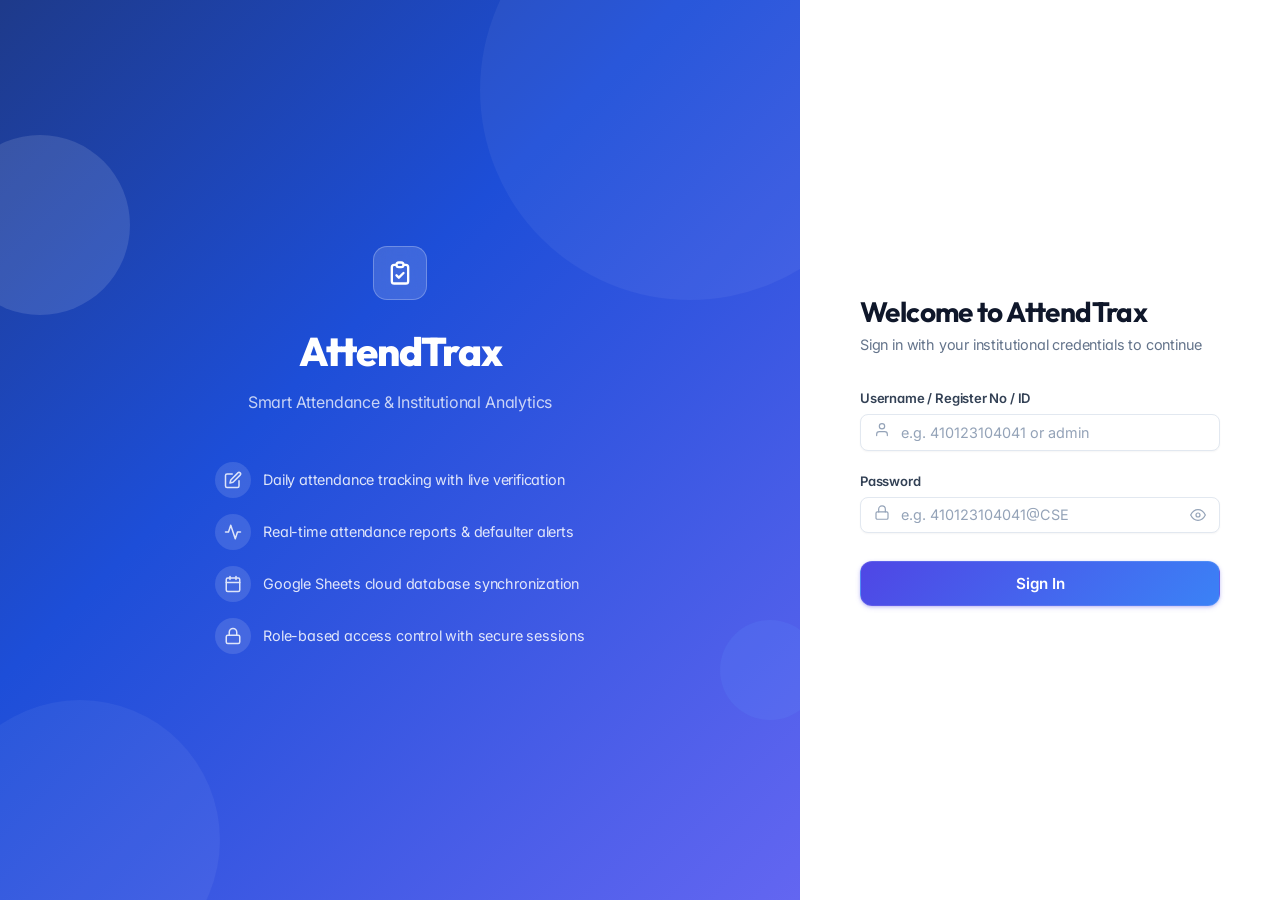
==== commit 7a5ba470: "Add dedicated About Us sidebar section across Student, Faculty, and Admin portals with rich develope" ====
--- a/frontend/index.html
+++ b/frontend/index.html
@@ -239,34 +239,7 @@
         </button>
       </form>
 
-      <div class="login-footer" style="margin-top:1.75rem;">
-        <div style="border-top:1px solid var(--gray-200);padding-top:1.25rem;text-align:center;">
-          <span style="font-size:0.68rem;font-weight:800;letter-spacing:0.06em;color:var(--indigo-600,#4f46e5);text-transform:uppercase;background:#eef2ff;padding:0.15rem 0.6rem;border-radius:999px;">
-            ENGINEERED &amp; DEVELOPED BY
-          </span>
-          <div style="display:grid;grid-template-columns:1fr 1fr;gap:0.75rem;margin-top:0.85rem;text-align:left;">
-            <!-- Pradeeshwar -->
-            <div style="background:var(--gray-50);border:1px solid var(--gray-200);border-radius:10px;padding:0.65rem 0.75rem;display:flex;align-items:center;gap:0.6rem;">
-              <div style="width:34px;height:34px;border-radius:8px;background:linear-gradient(135deg,#1e1b4b,#4338ca,#2563eb);color:#fff;display:flex;align-items:center;justify-content:center;font-weight:800;font-size:0.8rem;flex-shrink:0;">PR</div>
-              <div style="min-width:0;flex:1;">
-                <div style="font-size:0.8rem;font-weight:700;color:var(--gray-900);line-height:1.1;">Pradeeshwar</div>
-                <div style="font-size:0.68rem;color:var(--gray-500);white-space:nowrap;overflow:hidden;text-overflow:ellipsis;">Full-Stack &amp; UI Lead</div>
-              </div>
-            </div>
-            <!-- Kanaga Prasath -->
-            <div style="background:var(--gray-50);border:1px solid var(--gray-200);border-radius:10px;padding:0.65rem 0.75rem;display:flex;align-items:center;gap:0.6rem;">
-              <div style="width:34px;height:34px;border-radius:8px;background:linear-gradient(135deg,#042f2e,#0d9488,#0284c7);color:#fff;display:flex;align-items:center;justify-content:center;font-weight:800;font-size:0.8rem;flex-shrink:0;">KP</div>
-              <div style="min-width:0;flex:1;">
-                <div style="font-size:0.8rem;font-weight:700;color:var(--gray-900);line-height:1.1;">Kanaga Prasath</div>
-                <div style="font-size:0.68rem;color:var(--gray-500);white-space:nowrap;overflow:hidden;text-overflow:ellipsis;">Systems &amp; Analytics</div>
-              </div>
-            </div>
-          </div>
-          <p style="font-size:0.74rem;color:var(--gray-400);margin-top:0.85rem;">
-            Department of Computer Science &amp; Engineering &nbsp;·&nbsp; &copy; 2026 AttendTrax
-          </p>
-        </div>
-      </div>
+      
     </div>
   </div>
 </div>
--- a/frontend/style.css
+++ b/frontend/style.css
@@ -1631,32 +1631,223 @@
   font-size: 0.78rem;
 }
 
+/* ── Dedicated About Us Page / Section Styling ───────────────────────────── */
+.about-hero-banner {
+  background: linear-gradient(135deg, #090d16 0%, #1e1b4b 60%, #312e81 100%);
+  border: 1px solid rgba(255, 255, 255, 0.12);
+  border-radius: var(--radius-xl);
+  padding: 2.5rem 2rem;
+  color: #ffffff;
+  text-align: center;
+  position: relative;
+  overflow: hidden;
+  box-shadow: var(--shadow-lg);
+  margin-bottom: 2rem;
+}
+
+.about-hero-banner::before {
+  content: '';
+  position: absolute;
+  top: -50%;
+  right: -20%;
+  width: 320px;
+  height: 320px;
+  background: radial-gradient(circle, rgba(99, 102, 241, 0.3) 0%, transparent 70%);
+  border-radius: 50%;
+  pointer-events: none;
+}
+
+.about-eyebrow {
+  display: inline-block;
+  font-size: 0.72rem;
+  font-weight: 800;
+  letter-spacing: 0.08em;
+  color: #a5b4fc;
+  background: rgba(255, 255, 255, 0.1);
+  backdrop-filter: blur(6px);
+  border: 1px solid rgba(255, 255, 255, 0.18);
+  padding: 0.25rem 0.85rem;
+  border-radius: 999px;
+  margin-bottom: 0.75rem;
+  text-transform: uppercase;
+}
+
+.about-hero-banner h2 {
+  font-size: clamp(1.5rem, 3vw, 2.1rem);
+  font-weight: 800;
+  color: #ffffff;
+  letter-spacing: -0.02em;
+  margin-bottom: 0.65rem;
+}
+
+.about-hero-banner p {
+  font-size: 0.95rem;
+  color: rgba(255, 255, 255, 0.8);
+  max-width: 720px;
+  margin: 0 auto;
+  line-height: 1.6;
+}
+
+.about-dev-card {
+  background: #ffffff;
+  border: 1px solid var(--gray-200);
+  border-radius: var(--radius-xl);
+  padding: 1.75rem;
+  box-shadow: var(--shadow-sm);
+  display: flex;
+  gap: 1.5rem;
+  transition: transform var(--transition-fast), box-shadow var(--transition-fast), border-color var(--transition-fast);
+  position: relative;
+  overflow: hidden;
+}
+
+.about-dev-card::before {
+  content: '';
+  position: absolute;
+  top: 0;
+  left: 0;
+  right: 0;
+  height: 4px;
+  background: linear-gradient(90deg, #4f46e5, #3b82f6);
+  opacity: 0;
+  transition: opacity var(--transition-fast);
+}
+
+.about-dev-card:hover {
+  transform: translateY(-4px);
+  box-shadow: var(--shadow-lg);
+  border-color: var(--brand-300);
+}
+
+.about-dev-card:hover::before {
+  opacity: 1;
+}
+
+.about-dev-avatar-wrap {
+  position: relative;
+  flex-shrink: 0;
+}
+
+.about-dev-avatar {
+  width: 88px;
+  height: 88px;
+  border-radius: 22px;
+  display: flex;
+  align-items: center;
+  justify-content: center;
+  font-family: 'Outfit', sans-serif;
+  font-size: 1.85rem;
+  font-weight: 800;
+  color: #ffffff;
+  box-shadow: 0 6px 16px rgba(0, 0, 0, 0.15);
+  border: 3px solid #ffffff;
+}
+
+.dev-contact-list {
+  display: flex;
+  flex-wrap: wrap;
+  gap: 0.5rem;
+  margin-top: 0.75rem;
+  padding-top: 0.75rem;
+  border-top: 1px solid var(--gray-100);
+}
+
+.dev-contact-item {
+  display: inline-flex;
+  align-items: center;
+  gap: 0.45rem;
+  padding: 0.35rem 0.75rem;
+  border-radius: var(--radius-sm);
+  background: var(--gray-50);
+  color: var(--gray-700);
+  font-size: 0.78rem;
+  font-weight: 600;
+  text-decoration: none;
+  border: 1px solid var(--gray-200);
+  transition: all var(--transition-fast);
+}
+
+.dev-contact-item:hover {
+  background: #eef2ff;
+  color: #3730a3;
+  border-color: #c7d2fe;
+  transform: translateY(-1px);
+}
+
+.dev-contact-item svg {
+  color: #6366f1;
+  flex-shrink: 0;
+}
+
+.about-features-grid {
+  display: grid;
+  grid-template-columns: repeat(auto-fit, minmax(240px, 1fr));
+  gap: 1.25rem;
+  margin-top: 2rem;
+}
+
+.about-feature-box {
+  background: #ffffff;
+  border: 1px solid var(--gray-200);
+  border-radius: var(--radius-lg);
+  padding: 1.4rem;
+  box-shadow: var(--shadow-xs);
+  transition: transform var(--transition-fast), box-shadow var(--transition-fast);
+}
+
+.about-feature-box:hover {
+  transform: translateY(-2px);
+  box-shadow: var(--shadow-sm);
+}
+
+.about-feat-icon {
+  width: 42px;
+  height: 42px;
+  border-radius: 10px;
+  background: #eef2ff;
+  color: #4f46e5;
+  display: flex;
+  align-items: center;
+  justify-content: center;
+  margin-bottom: 0.85rem;
+  border: 1px solid #e0e7ff;
+}
+
+.about-feat-title {
+  font-size: 1rem;
+  font-weight: 700;
+  color: var(--gray-900);
+  margin-bottom: 0.35rem;
+}
+
+.about-feat-desc {
+  font-size: 0.825rem;
+  color: var(--gray-500);
+  line-height: 1.5;
+}
+
 @media (max-width: 768px) {
-  .app-footer {
-    padding: 1.5rem 1rem 3.5rem;
-  }
-  .dev-cards-grid {
-    grid-template-columns: 1fr;
-  }
-  .dev-profile-card {
+  .about-hero-banner {
+    padding: 1.75rem 1.25rem;
+  }
+  .about-dev-card {
     flex-direction: column;
     align-items: center;
     text-align: center;
-  }
-  .dev-meta {
+    padding: 1.25rem;
+  }
+  .about-dev-card .dev-meta {
     justify-content: center;
   }
-  .dev-skills {
+  .about-dev-card .dev-skills {
     justify-content: center;
   }
-  .dev-dept-info {
+  .about-dev-card .dev-dept-info {
     justify-content: center;
   }
-  .footer-bottom-bar {
-    flex-direction: column;
-    align-items: center;
-    text-align: center;
-  }
-}
-
-
+  .about-dev-card .dev-contact-list {
+    justify-content: center;
+  }
+}
+
+
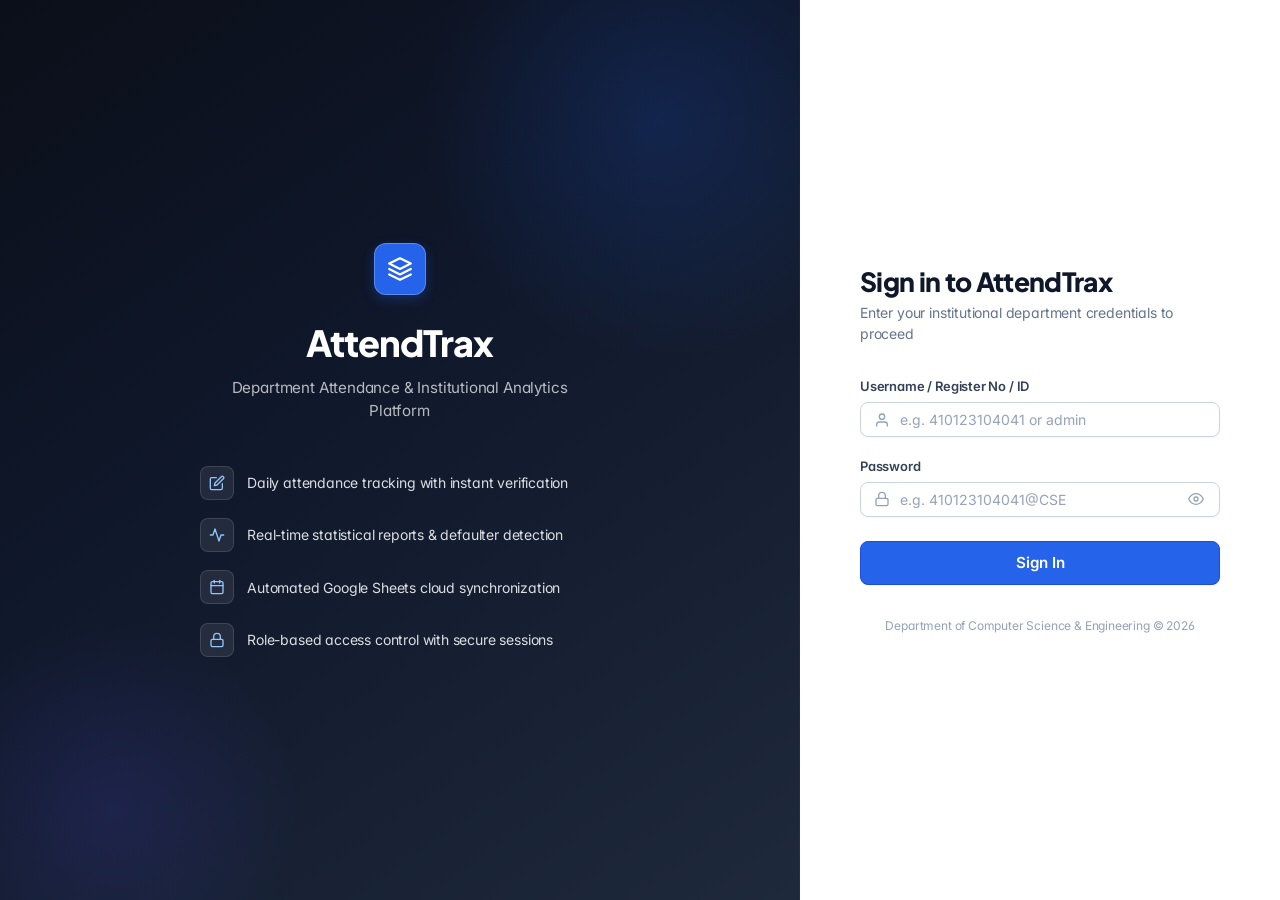
==== commit 93148028: "Professional UI/UX redesign: implement cohesive slate design system, refined typography, and respons" ====
--- a/frontend/index.html
+++ b/frontend/index.html
@@ -3,13 +3,17 @@
 <head>
   <meta charset="UTF-8" />
   <meta name="viewport" content="width=device-width, initial-scale=1.0" />
-  <title>AttendTrax – Login</title>
-  <meta name="description" content="AttendTrax – Student Attendance Management System. Login as Admin, Faculty, or Student." />
+  <title>AttendTrax – Institutional Login</title>
+  <meta name="description" content="AttendTrax – Department Attendance & Analytics Management System. Login as Admin, Faculty, or Student." />
   <link rel="stylesheet" href="style.css" />
   <link rel="icon" href="data:image/svg+xml,<svg xmlns='http://www.w3.org/2000/svg' viewBox='0 0 100 100'><text y='.9em' font-size='90'>🎓</text></svg>" />
   <style>
-    /* ── Login-specific styles ─── */
-    body { min-height: 100vh; display: flex; align-items: stretch; }
+    body {
+      min-height: 100vh;
+      display: flex;
+      align-items: stretch;
+      background-color: var(--gray-50);
+    }
 
     .login-page {
       display: flex;
@@ -17,15 +21,16 @@
       min-height: 100vh;
     }
 
-    /* Left panel – illustration / branding */
+    /* Left panel – Branding & institutional trust */
     .login-left {
       flex: 1;
-      background: linear-gradient(135deg, #1e3a8a 0%, #1d4ed8 40%, #6366f1 100%);
+      background: linear-gradient(145deg, #0b0f19 0%, #0f172a 40%, #1e293b 100%);
+      border-right: 1px solid rgba(255, 255, 255, 0.08);
       display: flex;
       flex-direction: column;
       align-items: center;
       justify-content: center;
-      padding: 3rem 2.5rem;
+      padding: 3.5rem 2.5rem;
       position: relative;
       overflow: hidden;
     }
@@ -33,39 +38,95 @@
     .login-left::before {
       content: '';
       position: absolute;
-      width: 420px; height: 420px;
+      width: 480px;
+      height: 480px;
       border-radius: 50%;
-      background: rgb(255 255 255 / 0.05);
-      top: -120px; right: -100px;
-    }
+      background: radial-gradient(circle, rgba(37, 99, 235, 0.18) 0%, transparent 70%);
+      top: -120px;
+      right: -100px;
+      pointer-events: none;
+    }
+
     .login-left::after {
       content: '';
       position: absolute;
-      width: 280px; height: 280px;
+      width: 380px;
+      height: 380px;
       border-radius: 50%;
-      background: rgb(255 255 255 / 0.05);
-      bottom: -80px; left: -60px;
-    }
-
-    .left-content { position: relative; z-index: 1; text-align: center; color: #fff; max-width: 380px; }
-    .brand-logo { font-size: 4rem; margin-bottom: 1rem; }
-    .brand-title { font-family: 'Outfit', sans-serif; font-size: 2.5rem; font-weight: 800; letter-spacing: -0.03em; margin-bottom: 0.5rem; }
-    .brand-subtitle { font-size: 1rem; opacity: 0.75; margin-bottom: 3rem; }
-
-    .feature-list { list-style: none; display: flex; flex-direction: column; gap: 1rem; text-align: left; }
+      background: radial-gradient(circle, rgba(79, 70, 229, 0.15) 0%, transparent 70%);
+      bottom: -100px;
+      left: -80px;
+      pointer-events: none;
+    }
+
+    .left-content {
+      position: relative;
+      z-index: 1;
+      text-align: center;
+      color: #ffffff;
+      max-width: 400px;
+    }
+
+    .brand-logo-badge {
+      width: 52px;
+      height: 52px;
+      border-radius: var(--radius-md);
+      background: var(--brand-600);
+      border: 1px solid rgba(255, 255, 255, 0.25);
+      display: flex;
+      align-items: center;
+      justify-content: center;
+      margin: 0 auto 1.25rem;
+      box-shadow: 0 4px 12px rgba(37, 99, 235, 0.3);
+    }
+
+    .brand-title {
+      font-family: 'Plus Jakarta Sans', sans-serif;
+      font-size: 2.25rem;
+      font-weight: 800;
+      letter-spacing: -0.03em;
+      color: #ffffff;
+      margin-bottom: 0.4rem;
+    }
+
+    .brand-subtitle {
+      font-size: 0.95rem;
+      color: rgba(255, 255, 255, 0.7);
+      margin-bottom: 2.75rem;
+      line-height: 1.45;
+    }
+
+    .feature-list {
+      list-style: none;
+      display: flex;
+      flex-direction: column;
+      gap: 1.15rem;
+      text-align: left;
+    }
+
     .feature-list li {
-      display: flex; align-items: center; gap: 0.75rem;
-      font-size: 0.9rem; opacity: 0.85;
-    }
+      display: flex;
+      align-items: center;
+      gap: 0.85rem;
+      font-size: 0.875rem;
+      color: rgba(255, 255, 255, 0.85);
+      line-height: 1.4;
+    }
+
     .feature-list li .feat-icon {
-      width: 36px; height: 36px;
-      border-radius: 50%;
-      background: rgb(255 255 255 / 0.15);
-      display: flex; align-items: center; justify-content: center;
-      font-size: 1rem; flex-shrink: 0;
-    }
-
-    /* Right panel – login form */
+      width: 34px;
+      height: 34px;
+      border-radius: var(--radius-sm);
+      background: rgba(255, 255, 255, 0.08);
+      border: 1px solid rgba(255, 255, 255, 0.12);
+      display: flex;
+      align-items: center;
+      justify-content: center;
+      color: var(--brand-300);
+      flex-shrink: 0;
+    }
+
+    /* Right panel – Login form */
     .login-right {
       width: 480px;
       flex-shrink: 0;
@@ -74,61 +135,94 @@
       align-items: center;
       justify-content: center;
       padding: 3rem 2.5rem;
-      background: #fff;
-    }
-
-    .login-form-wrap { width: 100%; max-width: 360px; }
+      background: #ffffff;
+    }
+
+    .login-form-wrap {
+      width: 100%;
+      max-width: 360px;
+    }
 
     .login-greeting {
       margin-bottom: 2rem;
     }
-    .login-greeting h2 { font-size: 1.75rem; color: var(--gray-900); margin-bottom: 0.3rem; }
-    .login-greeting p  { color: var(--gray-500); font-size: 0.9rem; }
-
-    .form-stack { display: flex; flex-direction: column; gap: 1.25rem; }
-
-    .input-icon-wrap { position: relative; }
+
+    .login-greeting h2 {
+      font-size: 1.65rem;
+      font-weight: 800;
+      color: var(--gray-900);
+      margin-bottom: 0.35rem;
+    }
+
+    .login-greeting p {
+      color: var(--gray-500);
+      font-size: 0.875rem;
+      line-height: 1.45;
+    }
+
+    .form-stack {
+      display: flex;
+      flex-direction: column;
+      gap: 1.15rem;
+    }
+
+    .input-icon-wrap {
+      position: relative;
+    }
+
     .input-icon-wrap .input-icon {
       position: absolute;
-      left: 0.875rem;
+      left: 0.85rem;
       top: 50%;
       transform: translateY(-50%);
-      font-size: 1rem;
       color: var(--gray-400);
       pointer-events: none;
-    }
-    .input-icon-wrap .form-control { padding-left: 2.5rem; }
-
-    .password-wrap { position: relative; }
+      display: flex;
+      align-items: center;
+      justify-content: center;
+    }
+
+    .input-icon-wrap .form-control {
+      padding-left: 2.45rem;
+    }
+
+    .password-wrap {
+      position: relative;
+    }
+
     .toggle-pw {
       position: absolute;
-      right: 0.875rem; top: 50%;
+      right: 0.75rem;
+      top: 50%;
       transform: translateY(-50%);
-      background: none; border: none;
-      color: var(--gray-400); font-size: 1rem;
-      cursor: pointer; transition: color var(--transition-fast);
-    }
-    .toggle-pw:hover { color: var(--brand-600); }
-
-    .login-btn { margin-top: 0.5rem; }
-
-    .login-footer { margin-top: 2rem; text-align: center; color: var(--gray-400); font-size: 0.78rem; }
-
-    /* Floating animated circles */
-    .float-orb {
-      position: absolute;
-      border-radius: 50%;
-      opacity: 0.12;
-      animation: floatOrb 6s ease-in-out infinite;
-    }
-    @keyframes floatOrb {
-      0%, 100% { transform: translateY(0); }
-      50%       { transform: translateY(-20px); }
-    }
-
-    @media (max-width: 820px) {
+      background: none;
+      border: none;
+      color: var(--gray-400);
+      cursor: pointer;
+      display: flex;
+      align-items: center;
+      justify-content: center;
+      padding: 0.25rem;
+      transition: color var(--transition-fast);
+    }
+    .toggle-pw:hover {
+      color: var(--gray-700);
+    }
+
+    .login-btn {
+      margin-top: 0.35rem;
+    }
+
+    .login-footer {
+      margin-top: 2rem;
+      text-align: center;
+      color: var(--gray-400);
+      font-size: 0.75rem;
+    }
+
+    @media (max-width: 860px) {
       .login-left { display: none; }
-      .login-right { width: 100%; }
+      .login-right { width: 100%; padding: 2rem 1.5rem; }
     }
   </style>
 </head>
@@ -139,40 +233,37 @@
 <div class="login-page">
   <!-- ── Left Branding Panel ─────────────────────────────── -->
   <div class="login-left">
-    <div class="float-orb" style="width:180px;height:180px;background:#fff;top:15%;left:-50px;animation-delay:0s;"></div>
-    <div class="float-orb" style="width:100px;height:100px;background:#60a5fa;bottom:20%;right:-20px;animation-delay:2s;"></div>
-
     <div class="left-content">
-      <div class="brand-logo-badge" style="width:54px;height:54px;border-radius:14px;background:rgba(255,255,255,0.15);backdrop-filter:blur(10px);border:1px solid rgba(255,255,255,0.25);display:flex;align-items:center;justify-content:center;margin:0 auto 1.25rem;">
-        <svg width="28" height="28" viewBox="0 0 24 24" fill="none" stroke="#fff" stroke-width="2" stroke-linecap="round" stroke-linejoin="round">
-          <path d="M9 5H7a2 2 0 00-2 2v12a2 2 0 002 2h10a2 2 0 002-2V7a2 2 0 00-2-2h-2M9 5a2 2 0 002 2h2a2 2 0 002-2M9 5a2 2 0 012-2h2a2 2 0 012 2m-6 9l2 2 4-4"/>
+      <div class="brand-logo-badge">
+        <svg width="26" height="26" viewBox="0 0 24 24" fill="none" stroke="#fff" stroke-width="2" stroke-linecap="round" stroke-linejoin="round">
+          <path d="M12 2L2 7l10 5 10-5-10-5zM2 17l10 5 10-5M2 12l10 5 10-5"/>
         </svg>
       </div>
       <div class="brand-title">AttendTrax</div>
-      <div class="brand-subtitle">Smart Attendance & Institutional Analytics</div>
+      <div class="brand-subtitle">Department Attendance &amp; Institutional Analytics Platform</div>
 
       <ul class="feature-list">
         <li>
           <span class="feat-icon">
-            <svg width="18" height="18" viewBox="0 0 24 24" fill="none" stroke="currentColor" stroke-width="2" stroke-linecap="round" stroke-linejoin="round"><path d="M11 4H4a2 2 0 00-2 2v14a2 2 0 002 2h14a2 2 0 002-2v-7"/><path d="M18.5 2.5a2.121 2.121 0 013 3L12 15l-4 1 1-4 9.5-9.5z"/></svg>
+            <svg width="16" height="16" viewBox="0 0 24 24" fill="none" stroke="currentColor" stroke-width="2" stroke-linecap="round" stroke-linejoin="round"><path d="M11 4H4a2 2 0 00-2 2v14a2 2 0 002 2h14a2 2 0 002-2v-7"/><path d="M18.5 2.5a2.121 2.121 0 013 3L12 15l-4 1 1-4 9.5-9.5z"/></svg>
           </span>
-          <span>Daily attendance tracking with live verification</span>
+          <span>Daily attendance tracking with instant verification</span>
         </li>
         <li>
           <span class="feat-icon">
-            <svg width="18" height="18" viewBox="0 0 24 24" fill="none" stroke="currentColor" stroke-width="2" stroke-linecap="round" stroke-linejoin="round"><polyline points="22 12 18 12 15 21 9 3 6 12 2 12"/></svg>
+            <svg width="16" height="16" viewBox="0 0 24 24" fill="none" stroke="currentColor" stroke-width="2" stroke-linecap="round" stroke-linejoin="round"><polyline points="22 12 18 12 15 21 9 3 6 12 2 12"/></svg>
           </span>
-          <span>Real-time attendance reports & defaulter alerts</span>
+          <span>Real-time statistical reports &amp; defaulter detection</span>
         </li>
         <li>
           <span class="feat-icon">
-            <svg width="18" height="18" viewBox="0 0 24 24" fill="none" stroke="currentColor" stroke-width="2" stroke-linecap="round" stroke-linejoin="round"><rect x="3" y="4" width="18" height="18" rx="2"/><line x1="16" y1="2" x2="16" y2="6"/><line x1="8" y1="2" x2="8" y2="6"/><line x1="3" y1="10" x2="21" y2="10"/></svg>
+            <svg width="16" height="16" viewBox="0 0 24 24" fill="none" stroke="currentColor" stroke-width="2" stroke-linecap="round" stroke-linejoin="round"><rect x="3" y="4" width="18" height="18" rx="2"/><line x1="16" y1="2" x2="16" y2="6"/><line x1="8" y1="2" x2="8" y2="6"/><line x1="3" y1="10" x2="21" y2="10"/></svg>
           </span>
-          <span>Google Sheets cloud database synchronization</span>
+          <span>Automated Google Sheets cloud synchronization</span>
         </li>
         <li>
           <span class="feat-icon">
-            <svg width="18" height="18" viewBox="0 0 24 24" fill="none" stroke="currentColor" stroke-width="2" stroke-linecap="round" stroke-linejoin="round"><rect x="3" y="11" width="18" height="11" rx="2" ry="2"/><path d="M7 11V7a5 5 0 0110 0v4"/></svg>
+            <svg width="16" height="16" viewBox="0 0 24 24" fill="none" stroke="currentColor" stroke-width="2" stroke-linecap="round" stroke-linejoin="round"><rect x="3" y="11" width="18" height="11" rx="2" ry="2"/><path d="M7 11V7a5 5 0 0110 0v4"/></svg>
           </span>
           <span>Role-based access control with secure sessions</span>
         </li>
@@ -184,19 +275,17 @@
   <div class="login-right">
     <div class="login-form-wrap">
       <div class="login-greeting">
-        <h2>Welcome to AttendTrax</h2>
-        <p>Sign in with your institutional credentials to continue</p>
+        <h2>Sign in to AttendTrax</h2>
+        <p>Enter your institutional department credentials to proceed</p>
       </div>
 
       <form id="login-form" class="form-stack" novalidate>
-       
-
         <!-- Username -->
         <div class="form-group">
           <label class="form-label" for="username">Username / Register No / ID</label>
           <div class="input-icon-wrap">
             <span class="input-icon">
-              <svg width="16" height="16" viewBox="0 0 24 24" fill="none" stroke="currentColor" stroke-width="1.8" stroke-linecap="round" stroke-linejoin="round"><path d="M20 21v-2a4 4 0 0 0-4-4H8a4 4 0 0 0-4 4v2"/><circle cx="12" cy="7" r="4"/></svg>
+              <svg width="16" height="16" viewBox="0 0 24 24" fill="none" stroke="currentColor" stroke-width="2" stroke-linecap="round" stroke-linejoin="round"><path d="M20 21v-2a4 4 0 0 0-4-4H8a4 4 0 0 0-4 4v2"/><circle cx="12" cy="7" r="4"/></svg>
             </span>
             <input
               id="username"
@@ -214,7 +303,7 @@
           <label class="form-label" for="password">Password</label>
           <div class="input-icon-wrap password-wrap">
             <span class="input-icon">
-              <svg width="16" height="16" viewBox="0 0 24 24" fill="none" stroke="currentColor" stroke-width="1.8" stroke-linecap="round" stroke-linejoin="round"><rect x="3" y="11" width="18" height="11" rx="2" ry="2"/><path d="M7 11V7a5 5 0 0110 0v4"/></svg>
+              <svg width="16" height="16" viewBox="0 0 24 24" fill="none" stroke="currentColor" stroke-width="2" stroke-linecap="round" stroke-linejoin="round"><rect x="3" y="11" width="18" height="11" rx="2" ry="2"/><path d="M7 11V7a5 5 0 0110 0v4"/></svg>
             </span>
             <input
               id="password"
@@ -224,14 +313,14 @@
               autocomplete="current-password"
               required
             />
-            <button type="button" class="toggle-pw" id="toggle-pw" aria-label="Show/hide password" style="display:flex;align-items:center;justify-content:center;">
-              <svg id="eye-icon" width="16" height="16" viewBox="0 0 24 24" fill="none" stroke="currentColor" stroke-width="1.8" stroke-linecap="round" stroke-linejoin="round"><path d="M1 12s4-8 11-8 11 8 11 8-4 8-11 8-11-8-11-8z"></path><circle cx="12" cy="12" r="3"></circle></svg>
+            <button type="button" class="toggle-pw" id="toggle-pw" aria-label="Toggle password visibility">
+              <svg id="eye-icon" width="16" height="16" viewBox="0 0 24 24" fill="none" stroke="currentColor" stroke-width="2" stroke-linecap="round" stroke-linejoin="round"><path d="M1 12s4-8 11-8 11 8 11 8-4 8-11 8-11-8-11-8z"></path><circle cx="12" cy="12" r="3"></circle></svg>
             </button>
           </div>
         </div>
 
         <!-- Error message -->
-        <p id="login-error" class="text-sm hidden" style="color:var(--danger);font-weight:500;"></p>
+        <p id="login-error" class="text-sm hidden" style="color:var(--danger);font-weight:600;padding:0.5rem;background:var(--danger-bg);border-radius:var(--radius-xs);border:1px solid var(--danger-ring);"></p>
 
         <!-- Submit -->
         <button type="submit" id="login-btn" class="btn btn-primary btn-lg login-btn w-full">
@@ -239,14 +328,15 @@
         </button>
       </form>
 
-      
+      <div class="login-footer">
+        Department of Computer Science &amp; Engineering &copy; 2026
+      </div>
     </div>
   </div>
 </div>
 
 <script src="api.js"></script>
 <script>
-
   // Redirect if already logged in
   (function() {
     const token = getToken();
@@ -257,12 +347,17 @@
     }
   })();
 
-  // Password toggle
+  // Password toggle with SVG icons
   document.getElementById('toggle-pw').addEventListener('click', () => {
     const pw = document.getElementById('password');
-    const btn = document.getElementById('toggle-pw');
-    pw.type = pw.type === 'password' ? 'text' : 'password';
-    btn.textContent = pw.type === 'password' ? '👁️' : '🙈';
+    const eyeIcon = document.getElementById('eye-icon');
+    if (pw.type === 'password') {
+      pw.type = 'text';
+      eyeIcon.innerHTML = '<path d="M17.94 17.94A10.07 10.07 0 0112 20c-7 0-11-8-11-8a18.45 18.45 0 015.06-5.94M9.9 4.24A9.12 9.12 0 0112 4c7 0 11 8 11 8a18.5 18.5 0 01-2.16 3.19m-6.72-1.07a3 3 0 11-4.24-4.24M1 1l22 22"></path>';
+    } else {
+      pw.type = 'password';
+      eyeIcon.innerHTML = '<path d="M1 12s4-8 11-8 11 8 11 8-4 8-11 8-11-8-11-8z"></path><circle cx="12" cy="12" r="3"></circle>';
+    }
   });
 
   // Login form
@@ -288,12 +383,12 @@
       const data = await api.post('/auth/login', { username, password });
       saveAuth(data);
 
-      showToast(`Welcome, ${data.name}! 🎉`, 'success', 2000);
+      showToast(`Welcome, ${data.name}!`, 'success', 2000);
 
       const pages = { ADMIN: 'admin.html', FACULTY: 'faculty.html', STUDENT: 'student.html' };
       setTimeout(() => {
         window.location.href = pages[data.role.toUpperCase()] || 'index.html';
-      }, 800);
+      }, 700);
     } catch (err) {
       errEl.textContent = err.message;
       errEl.classList.remove('hidden');
--- a/frontend/style.css
+++ b/frontend/style.css
@@ -1,12 +1,14 @@
 /* =============================================================================
-   AttendTrax – Modern Institutional Design System & UI/UX Engine
-   Refined Slate & Indigo Palette · Human-Crafted Aesthetics · Accessible UX
+   AttendTrax – Professional Institutional Design System & UI/UX Engine
+   Refined Slate & Tailored Indigo Palette · Mature Human-Crafted SaaS Aesthetics
+   High Usability · Faculty & Admin Optimized · Cross-Platform Responsive
    ============================================================================= */
-@import url('https://fonts.googleapis.com/css2?family=Inter:wght@300;400;500;600;700;800&family=Outfit:wght@400;500;600;700;800&display=swap');
-
-/* ── CSS Custom Properties ──────────────────────────────────────────────────── */
+
+@import url('https://fonts.googleapis.com/css2?family=Plus+Jakarta+Sans:wght@400;500;600;700;800&family=Inter:wght@300;400;500;600;700&family=JetBrains+Mono:wght@400;500;600&display=swap');
+
+/* ── CSS Custom Properties & Design Tokens ─────────────────────────────────── */
 :root {
-  /* Brand Accents */
+  /* Brand & Primary Accents (Sophisticated Slate Indigo) */
   --brand-50:  #eff6ff;
   --brand-100: #dbeafe;
   --brand-200: #bfdbfe;
@@ -25,28 +27,32 @@
   --indigo-700: #4338ca;
   --indigo-800: #3730a3;
 
-  /* Semantic Health */
-  --success:     #10b981;
-  --success-bg:  #ecfdf5;
-  --success-text:#065f46;
-  --success-ring:#a7f3d0;
-
-  --warning:     #f59e0b;
-  --warning-bg:  #fffbeb;
-  --warning-text:#92400e;
-  --warning-ring:#fde68a;
-
-  --danger:      #ef4444;
-  --danger-bg:   #fef2f2;
-  --danger-text: #991b1b;
-  --danger-ring: #fecaca;
-
-  --info:        #0ea5e9;
-  --info-bg:     #f0f9ff;
-  --info-text:   #0369a1;
-  --info-ring:   #bae6fd;
-
-  /* Neutrals (Refined Slate Foundation) */
+  /* Semantic State Colors (Calm, High-Contrast & Accessible) */
+  --success:      #059669;
+  --success-bg:   #ecfdf5;
+  --success-text: #065f46;
+  --success-ring: #a7f3d0;
+  --success-dark: #047857;
+
+  --warning:      #d97706;
+  --warning-bg:   #fffbeb;
+  --warning-text: #92400e;
+  --warning-ring: #fde68a;
+  --warning-dark: #b45309;
+
+  --danger:       #dc2626;
+  --danger-bg:    #fef2f2;
+  --danger-text:  #991b1b;
+  --danger-ring:  #fecaca;
+  --danger-dark:  #b91c1c;
+
+  --info:         #0284c7;
+  --info-bg:      #f0f9ff;
+  --info-text:    #0369a1;
+  --info-ring:    #bae6fd;
+  --info-dark:    #075985;
+
+  /* Neutrals (Refined Institutional Slate Foundation) */
   --gray-25:   #fcfcfd;
   --gray-50:   #f8fafc;
   --gray-100:  #f1f5f9;
@@ -59,31 +65,42 @@
   --gray-800:  #1e293b;
   --gray-900:  #0f172a;
 
-  /* Layout & Geometry */
+  /* Dark Surface Elements */
+  --sidebar-bg: #0b0f19;
+  --sidebar-card: rgba(255, 255, 255, 0.05);
+  --sidebar-border: rgba(255, 255, 255, 0.08);
+
+  /* Layout Dimensions */
   --sidebar-width: 260px;
-  --topbar-height: 68px;
-  --radius-xs: 6px;
+  --topbar-height: 64px;
+
+  /* Radii */
+  --radius-xs: 5px;
   --radius-sm: 8px;
   --radius-md: 12px;
   --radius-lg: 16px;
   --radius-xl: 20px;
-  --radius-2xl: 24px;
-
-  /* Layered Shadows (Clean, Soft & Non-Harsh) */
+  --radius-full: 9999px;
+
+  /* Subtle Production Elevation */
   --shadow-xs:  0 1px 2px 0 rgb(0 0 0 / 0.04);
-  --shadow-sm:  0 1px 3px 0 rgb(0 0 0 / 0.06), 0 1px 2px -1px rgb(0 0 0 / 0.04);
-  --shadow-md:  0 4px 6px -1px rgb(0 0 0 / 0.06), 0 2px 4px -2px rgb(0 0 0 / 0.04);
-  --shadow-lg:  0 10px 15px -3px rgb(0 0 0 / 0.06), 0 4px 6px -4px rgb(0 0 0 / 0.03);
-  --shadow-xl:  0 20px 25px -5px rgb(0 0 0 / 0.07), 0 8px 10px -6px rgb(0 0 0 / 0.03);
+  --shadow-sm:  0 1px 3px 0 rgb(0 0 0 / 0.05), 0 1px 2px -1px rgb(0 0 0 / 0.03);
+  --shadow-md:  0 4px 6px -1px rgb(0 0 0 / 0.05), 0 2px 4px -2px rgb(0 0 0 / 0.03);
+  --shadow-lg:  0 10px 15px -3px rgb(0 0 0 / 0.06), 0 4px 6px -4px rgb(0 0 0 / 0.02);
+  --shadow-xl:  0 20px 25px -5px rgb(0 0 0 / 0.08), 0 8px 10px -6px rgb(0 0 0 / 0.03);
 
   /* Transitions */
-  --transition-fast: 140ms cubic-bezier(0.4, 0, 0.2, 1);
+  --transition-fast: 150ms cubic-bezier(0.4, 0, 0.2, 1);
   --transition-base: 220ms cubic-bezier(0.4, 0, 0.2, 1);
   --transition-slow: 320ms cubic-bezier(0.4, 0, 0.2, 1);
 }
 
 /* ── Reset & Base Typography ─────────────────────────────────────────────────── */
-*, *::before, *::after { box-sizing: border-box; margin: 0; padding: 0; }
+*, *::before, *::after {
+  box-sizing: border-box;
+  margin: 0;
+  padding: 0;
+}
 
 html {
   font-size: 16px;
@@ -93,7 +110,7 @@
 
 body {
   font-family: 'Inter', -apple-system, BlinkMacSystemFont, "Segoe UI", Roboto, sans-serif;
-  background: var(--gray-50);
+  background-color: var(--gray-50);
   color: var(--gray-800);
   line-height: 1.55;
   -webkit-font-smoothing: antialiased;
@@ -112,49 +129,64 @@
 button { cursor: pointer; font-family: inherit; }
 input, select, textarea { font-family: inherit; }
 
-/* ── Typography ─────────────────────────────────────────────────────────────── */
-h1, h2, h3, h4, h5 {
-  font-family: 'Outfit', 'Inter', sans-serif;
+/* ── Headings & Display Typography ─────────────────────────────────────────── */
+h1, h2, h3, h4, h5, h6 {
+  font-family: 'Plus Jakarta Sans', 'Inter', sans-serif;
   font-weight: 700;
   line-height: 1.25;
   color: var(--gray-900);
-  letter-spacing: -0.022em;
-}
-h1 { font-size: clamp(1.75rem, 3.5vw, 2.35rem); font-weight: 800; }
-h2 { font-size: clamp(1.35rem, 2.5vw, 1.75rem); }
-h3 { font-size: 1.2rem; }
-h4 { font-size: 1.05rem; }
+  letter-spacing: -0.025em;
+}
+
+h1 { font-size: clamp(1.6rem, 3.2vw, 2.2rem); font-weight: 800; }
+h2 { font-size: clamp(1.25rem, 2.2vw, 1.65rem); font-weight: 700; }
+h3 { font-size: 1.15rem; font-weight: 700; }
+h4 { font-size: 1rem; font-weight: 600; }
+h5 { font-size: 0.875rem; font-weight: 600; }
 
 /* ── Utility Classes ─────────────────────────────────────────────────────────── */
-.hidden      { display: none !important; }
-.sr-only     { position: absolute; width: 1px; height: 1px; overflow: hidden; clip: rect(0,0,0,0); }
-.flex        { display: flex; }
-.flex-col    { flex-direction: column; }
-.items-center{ align-items: center; }
+.hidden       { display: none !important; }
+.sr-only      { position: absolute; width: 1px; height: 1px; overflow: hidden; clip: rect(0,0,0,0); }
+.flex         { display: flex; }
+.flex-col     { flex-direction: column; }
+.items-center { align-items: center; }
+.items-start  { align-items: flex-start; }
+.items-end    { align-items: flex-end; }
 .justify-between { justify-content: space-between; }
-.justify-center { justify-content: center; }
-.gap-1       { gap: 0.25rem; }
-.gap-2       { gap: 0.5rem; }
-.gap-3       { gap: 0.75rem; }
-.gap-4       { gap: 1rem; }
-.gap-6       { gap: 1.5rem; }
-.w-full      { width: 100%; }
-.text-sm     { font-size: 0.875rem; }
-.text-xs     { font-size: 0.75rem; }
-.font-medium { font-weight: 500; }
-.font-semibold { font-weight: 600; }
-.font-bold   { font-weight: 700; }
-.font-mono   { font-family: ui-monospace, SFMono-Regular, Menlo, Monaco, Consolas, monospace; }
-.text-muted  { color: var(--gray-500); }
-.text-center { text-align: center; }
-
-/* ── Buttons (Tactile & Clean) ──────────────────────────────────────────────── */
+.justify-center  { justify-content: center; }
+.justify-end     { justify-content: flex-end; }
+.flex-wrap    { flex-wrap: wrap; }
+.flex-1       { flex: 1 1 0%; min-width: 0; }
+
+.gap-1  { gap: 0.25rem; }
+.gap-2  { gap: 0.5rem; }
+.gap-3  { gap: 0.75rem; }
+.gap-4  { gap: 1rem; }
+.gap-6  { gap: 1.5rem; }
+
+.grid { display: grid; }
+.grid-cols-2 { grid-template-columns: repeat(2, minmax(0, 1fr)); }
+.grid-cols-3 { grid-template-columns: repeat(3, minmax(0, 1fr)); }
+
+.w-full       { width: 100%; }
+.text-sm      { font-size: 0.875rem; }
+.text-xs      { font-size: 0.75rem; }
+.text-2xl     { font-size: 1.5rem; }
+.font-medium  { font-weight: 500; }
+.font-semibold{ font-weight: 600; }
+.font-bold    { font-weight: 700; }
+.font-mono    { font-family: 'JetBrains Mono', monospace; }
+.text-muted   { color: var(--gray-500); }
+.text-center  { text-align: center; }
+.text-right   { text-align: right; }
+
+/* ── Buttons System (Precision, Tactile & Professional) ─────────────────────── */
 .btn {
   display: inline-flex;
   align-items: center;
   justify-content: center;
   gap: 0.5rem;
-  padding: 0.55rem 1.15rem;
+  padding: 0.52rem 1.1rem;
   font-size: 0.875rem;
   font-weight: 600;
   border-radius: var(--radius-sm);
@@ -163,26 +195,31 @@
   outline: none;
   white-space: nowrap;
   user-select: none;
+  line-height: 1.25;
+}
+
+.btn:focus-visible {
+  box-shadow: 0 0 0 3px rgba(37, 99, 235, 0.2);
 }
 
 .btn-primary {
-  background: linear-gradient(135deg, #4f46e5 0%, #3b82f6 100%);
-  color: #fff;
-  border-color: rgba(255, 255, 255, 0.1);
-  box-shadow: 0 1px 3px 0 rgba(79, 70, 229, 0.25), 0 2px 6px -1px rgba(79, 70, 229, 0.2);
+  background: var(--brand-600);
+  color: #ffffff;
+  border-color: var(--brand-700);
+  box-shadow: var(--shadow-xs);
 }
 .btn-primary:hover {
-  transform: translateY(-1px);
-  box-shadow: 0 4px 12px 0 rgba(79, 70, 229, 0.35);
-  background: linear-gradient(135deg, #4338ca 0%, #2563eb 100%);
+  background: var(--brand-700);
+  border-color: var(--brand-800);
+  box-shadow: var(--shadow-sm);
 }
 .btn-primary:active {
+  background: var(--brand-800);
   transform: translateY(0);
-  box-shadow: 0 1px 2px 0 rgba(79, 70, 229, 0.2);
 }
 
 .btn-secondary {
-  background: #fff;
+  background: #ffffff;
   color: var(--gray-700);
   border: 1px solid var(--gray-200);
   box-shadow: var(--shadow-xs);
@@ -192,91 +229,125 @@
   border-color: var(--gray-300);
   color: var(--gray-900);
 }
-.btn-secondary:active { background: var(--gray-100); }
+.btn-secondary:active {
+  background: var(--gray-100);
+}
 
 .btn-danger {
-  background: #fee2e2;
-  color: #b91c1c;
-  border: 1px solid #fca5a5;
+  background: var(--danger-bg);
+  color: var(--danger-text);
+  border: 1px solid var(--danger-ring);
 }
 .btn-danger:hover {
-  background: #ef4444;
-  color: #fff;
-  border-color: #ef4444;
-  box-shadow: 0 2px 8px rgba(239, 68, 68, 0.3);
+  background: var(--danger);
+  color: #ffffff;
+  border-color: var(--danger-dark);
 }
 
 .btn-success {
-  background: #dcfce7;
-  color: #15803d;
-  border: 1px solid #86efac;
+  background: var(--success-bg);
+  color: var(--success-text);
+  border: 1px solid var(--success-ring);
 }
 .btn-success:hover {
-  background: #10b981;
-  color: #fff;
-  border-color: #10b981;
-  box-shadow: 0 2px 8px rgba(16, 185, 129, 0.3);
-}
-
-.btn-sm { padding: 0.35rem 0.75rem; font-size: 0.8rem; border-radius: var(--radius-xs); }
-.btn-lg { padding: 0.75rem 1.6rem; font-size: 0.95rem; border-radius: var(--radius-md); }
-
-.btn:disabled { opacity: 0.5; cursor: not-allowed; transform: none !important; box-shadow: none !important; }
-
-/* ── Cards (Crisp 1px Border & Subtle Elevation) ────────────────────────────── */
+  background: var(--success);
+  color: #ffffff;
+  border-color: var(--success-dark);
+}
+
+.btn-sm {
+  padding: 0.35rem 0.75rem;
+  font-size: 0.8rem;
+  border-radius: var(--radius-xs);
+}
+
+.btn-lg {
+  padding: 0.7rem 1.5rem;
+  font-size: 0.95rem;
+  border-radius: var(--radius-sm);
+}
+
+.btn:disabled {
+  opacity: 0.55;
+  cursor: not-allowed;
+  transform: none !important;
+  box-shadow: none !important;
+}
+
+/* ── Cards (Crisp 1px Hairline Border & Subtle Contrast) ────────────────────── */
 .card {
-  background: #fff;
-  border-radius: var(--radius-lg);
-  box-shadow: var(--shadow-sm);
+  background: #ffffff;
+  border-radius: var(--radius-md);
+  box-shadow: var(--shadow-xs);
   border: 1px solid var(--gray-200);
   overflow: hidden;
   transition: border-color var(--transition-fast), box-shadow var(--transition-fast);
 }
 
 .card-header {
-  padding: 1.15rem 1.5rem;
+  padding: 1rem 1.35rem;
   border-bottom: 1px solid var(--gray-100);
   display: flex;
   align-items: center;
   justify-content: space-between;
   gap: 1rem;
-  background: #fff;
-}
-
-.card-body { padding: 1.5rem; }
-
-/* ── Form Elements ───────────────────────────────────────────────────────────── */
-.form-group { display: flex; flex-direction: column; gap: 0.35rem; }
-.form-label { font-size: 0.82rem; font-weight: 600; color: var(--gray-700); }
+  background: #ffffff;
+}
+
+.card-body {
+  padding: 1.35rem;
+}
+
+/* ── Form Controls & Accessible Inputs ──────────────────────────────────────── */
+.form-group {
+  display: flex;
+  flex-direction: column;
+  gap: 0.35rem;
+}
+
+.form-label {
+  font-size: 0.8125rem;
+  font-weight: 600;
+  color: var(--gray-700);
+}
+
 .form-control {
   width: 100%;
-  padding: 0.55rem 0.85rem;
-  font-size: 0.9rem;
-  border: 1px solid var(--gray-200);
+  padding: 0.52rem 0.85rem;
+  font-size: 0.875rem;
+  border: 1px solid var(--gray-300);
   border-radius: var(--radius-sm);
-  background: #fff;
-  color: var(--gray-800);
-  transition: all var(--transition-fast);
+  background: #ffffff;
+  color: var(--gray-900);
+  transition: border-color var(--transition-fast), box-shadow var(--transition-fast);
   outline: none;
   box-shadow: var(--shadow-xs);
 }
-.form-control:hover { border-color: var(--gray-300); }
+
+.form-control:hover {
+  border-color: var(--gray-400);
+}
+
 .form-control:focus {
-  border-color: #6366f1;
-  box-shadow: 0 0 0 3px rgba(99, 102, 241, 0.14);
-}
-.form-control::placeholder { color: var(--gray-400); }
+  border-color: var(--brand-600);
+  box-shadow: 0 0 0 3px rgba(37, 99, 235, 0.12);
+}
+
+.form-control::placeholder {
+  color: var(--gray-400);
+}
 
 select.form-control {
   appearance: none;
   background-image: url("data:image/svg+xml,%3Csvg xmlns='http://www.w3.org/2000/svg' fill='none' viewBox='0 0 20 20'%3E%3Cpath stroke='%2364748b' stroke-linecap='round' stroke-linejoin='round' stroke-width='1.5' d='M6 8l4 4 4-4'/%3E%3C/svg%3E");
   background-repeat: no-repeat;
   background-position: right 0.75rem center;
-  background-size: 1.15rem;
+  background-size: 1.1rem;
   padding-right: 2.25rem;
-}
-
-/* ── Stat Cards ─────────────────────────────────────────────────────────────── */
+  cursor: pointer;
+}
+
+/* ── Key Metric / Stat Cards ───────────────────────────────────────────────── */
 .stat-grid {
   display: grid;
   grid-template-columns: repeat(auto-fit, minmax(200px, 1fr));
@@ -284,298 +355,201 @@
 }
 
 .stat-card {
-  background: #fff;
+  background: #ffffff;
   border-radius: var(--radius-md);
-  padding: 1.25rem 1.5rem;
-  box-shadow: var(--shadow-sm);
+  padding: 1.25rem 1.35rem;
+  box-shadow: var(--shadow-xs);
   border: 1px solid var(--gray-200);
   position: relative;
   overflow: hidden;
   transition: transform var(--transition-fast), box-shadow var(--transition-fast);
 }
+
 .stat-card:hover {
   transform: translateY(-2px);
   box-shadow: var(--shadow-md);
 }
+
 .stat-card::before {
   content: '';
   position: absolute;
-  top: 0; left: 0;
+  top: 0;
+  left: 0;
   width: 4px;
   height: 100%;
-  background: var(--accent, #4f46e5);
-}
-
-.stat-card .stat-label { font-size: 0.75rem; font-weight: 700; text-transform: uppercase; letter-spacing: 0.05em; color: var(--gray-500); }
-.stat-card .stat-value { font-size: 2rem; font-weight: 800; font-family: 'Outfit', sans-serif; color: var(--gray-900); line-height: 1.1; margin-top: 0.35rem; }
-.stat-card .stat-sub { font-size: 0.78rem; color: var(--gray-400); margin-top: 0.2rem; }
-
-/* ── Table (Crisp SaaS Style) ───────────────────────────────────────────────── */
-.table-wrapper { overflow-x: auto; width: 100%; }
-table { width: 100%; border-collapse: collapse; font-size: 0.875rem; }
-thead tr { background: var(--gray-50); border-bottom: 1px solid var(--gray-200); }
+  background: var(--accent, var(--brand-600));
+}
+
+.stat-card .stat-label {
+  font-size: 0.75rem;
+  font-weight: 700;
+  text-transform: uppercase;
+  letter-spacing: 0.05em;
+  color: var(--gray-500);
+}
+
+.stat-card .stat-value {
+  font-size: 1.85rem;
+  font-weight: 800;
+  font-family: 'Plus Jakarta Sans', sans-serif;
+  color: var(--gray-900);
+  line-height: 1.1;
+  margin-top: 0.35rem;
+}
+
+.stat-card .stat-sub {
+  font-size: 0.78rem;
+  color: var(--gray-400);
+  margin-top: 0.25rem;
+}
+
+/* ── Data Tables (Enterprise SaaS Standard) ─────────────────────────────────── */
+.table-wrapper {
+  overflow-x: auto;
+  width: 100%;
+  -webkit-overflow-scrolling: touch;
+}
+
+table {
+  width: 100%;
+  border-collapse: collapse;
+  font-size: 0.875rem;
+  text-align: left;
+}
+
+thead tr {
+  background: var(--gray-50);
+  border-bottom: 1px solid var(--gray-200);
+}
+
 thead th {
   padding: 0.75rem 1rem;
-  text-align: left;
   font-size: 0.72rem;
   font-weight: 700;
   text-transform: uppercase;
   letter-spacing: 0.05em;
-  color: var(--gray-500);
+  color: var(--gray-600);
   white-space: nowrap;
 }
+
 tbody tr {
   border-bottom: 1px solid var(--gray-100);
-  transition: background var(--transition-fast);
-}
-tbody tr:last-child { border-bottom: none; }
-tbody tr:hover { background: #f8fafc; }
-tbody td { padding: 0.85rem 1rem; color: var(--gray-700); vertical-align: middle; }
-
-/* Status Badges */
+  transition: background-color var(--transition-fast);
+}
+
+tbody tr:last-child {
+  border-bottom: none;
+}
+
+tbody tr:hover {
+  background-color: var(--gray-50);
+}
+
+tbody td {
+  padding: 0.8rem 1rem;
+  color: var(--gray-700);
+  vertical-align: middle;
+}
+
+/* ── Status Badges & Pills ─────────────────────────────────────────────────── */
 .badge {
   display: inline-flex;
   align-items: center;
   gap: 0.35rem;
-  padding: 0.22rem 0.65rem;
+  padding: 0.2rem 0.6rem;
   font-size: 0.72rem;
   font-weight: 700;
-  border-radius: 999px;
+  border-radius: var(--radius-full);
   text-transform: uppercase;
   letter-spacing: 0.04em;
   line-height: 1.2;
 }
-.badge-present  { background: #ecfdf5; color: #065f46; border: 1px solid #a7f3d0; }
-.badge-absent   { background: #fef2f2; color: #991b1b; border: 1px solid #fecaca; }
-.badge-od       { background: #fffbeb; color: #92400e; border: 1px solid #fde68a; }
-.badge-free     { background: var(--gray-100); color: var(--gray-600); border: 1px solid var(--gray-200); }
-.badge-info     { background: #eff6ff; color: #1e40af; border: 1px solid #bfdbfe; }
-.badge-warning  { background: #fffbeb; color: #92400e; border: 1px solid #fde68a; }
-
-/* ── Live Attendance Status Bar ──────────────────────────────────────────────── */
+
+.badge-present {
+  background: var(--success-bg);
+  color: var(--success-text);
+  border: 1px solid var(--success-ring);
+}
+
+.badge-absent {
+  background: var(--danger-bg);
+  color: var(--danger-text);
+  border: 1px solid var(--danger-ring);
+}
+
+.badge-od {
+  background: var(--warning-bg);
+  color: var(--warning-text);
+  border: 1px solid var(--warning-ring);
+}
+
+.badge-free {
+  background: var(--gray-100);
+  color: var(--gray-600);
+  border: 1px solid var(--gray-200);
+}
+
+.badge-info {
+  background: var(--brand-50);
+  color: var(--brand-800);
+  border: 1px solid var(--brand-200);
+}
+
+.badge-warning {
+  background: var(--warning-bg);
+  color: var(--warning-text);
+  border: 1px solid var(--warning-ring);
+}
+
+/* ── Live Attendance Status Counters Bar ───────────────────────────────────── */
 .live-status-bar {
   display: flex;
   align-items: center;
   gap: 1.25rem;
   background: var(--gray-50);
-  padding: 0.65rem 1.25rem;
+  padding: 0.65rem 1.15rem;
   border-radius: var(--radius-sm);
   border: 1px solid var(--gray-200);
   margin-bottom: 1rem;
   font-size: 0.85rem;
   flex-wrap: wrap;
 }
+
 .live-status-pill {
   display: flex;
   align-items: center;
   gap: 0.4rem;
   font-weight: 600;
 }
+
 .live-status-dot {
-  width: 10px;
-  height: 10px;
+  width: 9px;
+  height: 9px;
   border-radius: 50%;
-}
-.dot-present { background: #10b981; }
-.dot-absent  { background: #ef4444; }
-.dot-od      { background: #f59e0b; }
-
-/* ── Quick Demo Login Chips ─────────────────────────────────────────────────── */
-.quick-demo-logins {
-  display: flex;
-  gap: 0.5rem;
-  flex-wrap: wrap;
-  margin-top: 1.25rem;
-  padding-top: 1.25rem;
-  border-top: 1px solid var(--gray-200);
-}
-.demo-login-chip {
-  padding: 0.35rem 0.75rem;
-  background: var(--gray-100);
-  border: 1px solid var(--gray-200);
-  border-radius: 999px;
-  font-size: 0.75rem;
-  font-weight: 600;
-  color: var(--gray-700);
-  cursor: pointer;
-  transition: all var(--transition-fast);
-}
-.demo-login-chip:hover {
-  background: var(--brand-50);
-  color: var(--brand-700);
-  border-color: var(--brand-300);
-}
-
-/* ── Progress Bar ───────────────────────────────────────────────────────────── */
-.progress-bar-wrap { background: var(--gray-200); border-radius: 999px; height: 8px; overflow: hidden; }
-.progress-bar { height: 100%; border-radius: 999px; transition: width 0.6s ease; }
-.progress-good    { background: linear-gradient(90deg, #10b981, #34d399); }
-.progress-warn    { background: linear-gradient(90deg, #f59e0b, #fbbf24); }
-.progress-danger  { background: linear-gradient(90deg, #ef4444, #f87171); }
-
-/* ── Toast Notifications ─────────────────────────────────────────────────────── */
-#toast-container {
-  position: fixed;
-  top: 1.25rem;
-  right: 1.25rem;
-  z-index: 9999;
-  display: flex;
-  flex-direction: column;
-  gap: 0.5rem;
-  pointer-events: none;
-}
-.toast {
-  display: flex;
-  align-items: flex-start;
-  gap: 0.75rem;
-  padding: 0.875rem 1.25rem;
-  border-radius: var(--radius-md);
-  box-shadow: var(--shadow-xl);
-  min-width: 280px;
-  max-width: 380px;
-  font-size: 0.9rem;
-  font-weight: 500;
-  color: #fff;
-  pointer-events: all;
-  animation: toastIn 0.3s ease forwards;
-}
-.toast.toast-success { background: linear-gradient(135deg, #10b981, #059669); }
-.toast.toast-error   { background: linear-gradient(135deg, #ef4444, #dc2626); }
-.toast.toast-info    { background: linear-gradient(135deg, #3b82f6, #2563eb); }
-.toast.toast-warning { background: linear-gradient(135deg, #f59e0b, #d97706); }
-.toast.leaving { animation: toastOut 0.3s ease forwards; }
-.toast-icon { font-size: 1.2rem; flex-shrink: 0; }
-
-@keyframes toastIn  { from { opacity: 0; transform: translateX(100px); } to { opacity: 1; transform: translateX(0); } }
-@keyframes toastOut { from { opacity: 1; transform: translateX(0); } to { opacity: 0; transform: translateX(100px); } }
-
-/* ── Modal & Confirmation Dialogs ────────────────────────────────────────────── */
-.modal-overlay,
-.confirm-overlay {
-  position: fixed;
-  inset: 0;
-  background: rgba(15, 23, 42, 0.65);
-  backdrop-filter: blur(8px);
-  -webkit-backdrop-filter: blur(8px);
-  display: flex;
-  align-items: center;
-  justify-content: center;
-  z-index: 2000;
-  padding: 1.25rem;
-  animation: modalFadeIn 0.2s cubic-bezier(0.4, 0, 0.2, 1);
-}
-
-.modal-box {
-  background: #fff;
-  border-radius: var(--radius-lg);
-  box-shadow: 0 20px 25px -5px rgba(0, 0, 0, 0.1), 0 10px 10px -5px rgba(0, 0, 0, 0.04);
-  padding: 2rem;
-  width: min(500px, calc(100vw - 2rem));
-  max-height: 90vh;
-  overflow-y: auto;
-  animation: modalPop 0.22s cubic-bezier(0.34, 1.56, 0.64, 1);
-}
-
-.confirm-card {
-  background: #fff;
-  border-radius: var(--radius-xl);
-  box-shadow: 0 25px 50px -12px rgba(0, 0, 0, 0.25);
-  padding: 2rem 1.75rem;
-  width: min(420px, calc(100vw - 2.5rem));
-  display: flex;
-  flex-direction: column;
-  align-items: center;
-  text-align: center;
-  gap: 1rem;
-  animation: modalPop 0.22s cubic-bezier(0.34, 1.56, 0.64, 1);
-}
-
-.confirm-icon {
-  width: 52px;
-  height: 52px;
-  border-radius: 50%;
-  background: #fee2e2;
-  color: #dc2626;
-  display: flex;
-  align-items: center;
-  justify-content: center;
   flex-shrink: 0;
 }
 
-.confirm-content h3 {
-  font-size: 1.25rem;
-  color: var(--gray-900);
-  margin-bottom: 0.35rem;
-}
-
-.confirm-content p {
-  color: var(--gray-500);
-  font-size: 0.875rem;
-  line-height: 1.45;
-}
-
-.confirm-actions {
-  display: flex;
-  gap: 0.75rem;
-  width: 100%;
-  margin-top: 0.5rem;
-}
-
-.confirm-actions button {
-  flex: 1;
-}
-
-@keyframes modalFadeIn { from { opacity: 0; } to { opacity: 1; } }
-@keyframes modalPop { from { opacity: 0; transform: scale(0.92) translateY(8px); } to { opacity: 1; transform: scale(1) translateY(0); } }
-
-/* ── Spinner ─────────────────────────────────────────────────────────────────── */
-.spinner {
-  display: inline-block;
-  width: 1.1em; height: 1.1em;
-  border: 2px solid currentColor;
-  border-top-color: transparent;
-  border-radius: 50%;
-  animation: spin 0.7s linear infinite;
-}
-@keyframes spin { to { transform: rotate(360deg); } }
-
-/* ── Loading overlay ─────────────────────────────────────────────────────────── */
-.page-loader {
-  position: fixed; inset: 0;
-  background: var(--gray-50);
-  display: flex; flex-direction: column;
-  align-items: center; justify-content: center;
-  gap: 1rem;
-  z-index: 9999;
-}
-.page-loader .loader-ring {
-  width: 56px; height: 56px;
-  border: 4px solid var(--brand-100);
-  border-top-color: var(--brand-600);
-  border-radius: 50%;
-  animation: spin 0.9s linear infinite;
-}
-
-/* ── Chip selectors for P/A marking ─────────────────────────────────────────── */
-/* ── Tactical Chip Selectors for P/A/OD Attendance ───────────────────────────── */
+.dot-present { background: var(--success); }
+.dot-absent  { background: var(--danger); }
+.dot-od      { background: var(--warning); }
+
+/* ── Segmented Chip Selectors for P / A / OD Attendance ─────────────────────── */
 .attendance-chip-group {
   display: inline-flex;
   align-items: center;
   gap: 0.35rem;
-
-  padding: 3px;
-  border-radius: 999px;
-
+  padding: 2px;
+  border-radius: var(--radius-full);
 }
 
 .attendance-chip {
   padding: 0.35rem 0.75rem;
-  border-radius: 999px;
+  border-radius: var(--radius-full);
   font-size: 0.8rem;
   font-weight: 700;
-  border: 1.5px solid transparent;
+  border: 1.5px solid var(--gray-200);
   cursor: pointer;
-  background: transparent;
+  background: #ffffff;
   color: var(--gray-600);
   transition: all var(--transition-fast);
   display: inline-flex;
@@ -587,61 +561,56 @@
 }
 
 .attendance-chip:hover {
-  background: rgba(255, 255, 255, 0.6);
+  background: var(--gray-100);
+  border-color: var(--gray-300);
   color: var(--gray-900);
 }
 
-.chip-P {
-  color: #065f46;
-}
+.chip-P { color: var(--success-text); }
 .chip-P.active {
-  background: linear-gradient(135deg, #059669 0%, #10b981 100%);
-  color: #fff;
-  box-shadow: 0 2px 6px rgba(16, 185, 129, 0.35);
-  border-color: #059669;
-}
-
-.chip-A {
-  color: #991b1b;
-}
+  background: var(--success);
+  color: #ffffff;
+  border-color: var(--success-dark);
+  box-shadow: 0 1px 4px rgba(5, 150, 105, 0.3);
+}
+
+.chip-A { color: var(--danger-text); }
 .chip-A.active {
-  background: linear-gradient(135deg, #dc2626 0%, #ef4444 100%);
-  color: #fff;
-  box-shadow: 0 2px 6px rgba(239, 68, 68, 0.35);
-  border-color: #dc2626;
-}
-
-.chip-OD {
-  color: #92400e;
-}
+  background: var(--danger);
+  color: #ffffff;
+  border-color: var(--danger-dark);
+  box-shadow: 0 1px 4px rgba(220, 38, 38, 0.3);
+}
+
+.chip-OD { color: var(--warning-text); }
 .chip-OD.active {
-  background: linear-gradient(135deg, #d97706 0%, #f59e0b 100%);
-  color: #fff;
-  box-shadow: 0 2px 6px rgba(245, 158, 11, 0.35);
-  border-color: #d97706;
-}
-
-/* ── Modern App Layout & Drawer Architecture (Professional Enterprise Standard) ── */
+  background: var(--warning);
+  color: #ffffff;
+  border-color: var(--warning-dark);
+  box-shadow: 0 1px 4px rgba(217, 119, 6, 0.3);
+}
+
+/* ── Modern App Layout & Sidebar Navigation ────────────────────────────────── */
 .app-layout {
   display: flex;
   min-height: 100vh;
   width: 100%;
   position: relative;
   overflow-x: hidden;
-  background: var(--gray-50);
-}
-
-/* Frosted glass backdrop scrim */
+  background-color: var(--gray-50);
+}
+
+/* Scrim / Backdrop */
 .sidebar-backdrop {
   position: fixed;
   inset: 0;
-  background: rgba(15, 23, 42, 0.5);
-  backdrop-filter: blur(6px);
-  -webkit-backdrop-filter: blur(6px);
+  background: rgba(15, 23, 42, 0.55);
+  backdrop-filter: blur(4px);
+  -webkit-backdrop-filter: blur(4px);
   z-index: 998;
   opacity: 0;
   pointer-events: none;
-  transition: opacity 0.26s cubic-bezier(0.4, 0, 0.2, 1);
+  transition: opacity var(--transition-base);
 }
 
 .sidebar-backdrop.active,
@@ -650,6 +619,7 @@
   pointer-events: auto;
 }
 
+/* Fixed Sidebar */
 .sidebar {
   position: fixed;
   top: 0;
@@ -660,18 +630,17 @@
   max-width: var(--sidebar-width);
   height: 100vh;
   height: 100dvh;
-  background: linear-gradient(180deg, #090d16 0%, #0f172a 45%, #111827 100%);
-  border-right: 1px solid rgba(255, 255, 255, 0.08);
+  background: var(--sidebar-bg);
+  border-right: 1px solid var(--sidebar-border);
   display: flex;
   flex-direction: column;
   z-index: 100;
   flex-shrink: 0;
-  transition: transform 0.3s cubic-bezier(0.16, 1, 0.3, 1), box-shadow 0.3s ease;
-  box-shadow: 4px 0 24px rgba(0, 0, 0, 0.24);
+  transition: transform 0.28s cubic-bezier(0.16, 1, 0.3, 1), box-shadow 0.28s ease;
+  box-shadow: 2px 0 16px rgba(0, 0, 0, 0.2);
   overflow: hidden;
 }
 
-/* Collapsed state for desktop */
 .app-layout.sidebar-collapsed .sidebar {
   transform: translateX(-100%);
   pointer-events: none;
@@ -679,43 +648,45 @@
 }
 
 .sidebar-brand {
-  padding: 1.25rem 1.25rem 1.1rem;
-  border-bottom: 1px solid rgba(255, 255, 255, 0.07);
+  padding: 1.15rem 1.15rem 1rem;
+  border-bottom: 1px solid var(--sidebar-border);
   display: flex;
   align-items: center;
   justify-content: space-between;
   flex-shrink: 0;
 }
+
 .brand-mark {
   display: flex;
   align-items: center;
   gap: 0.75rem;
 }
+
 .brand-icon {
-  width: 36px;
-  height: 36px;
-  border-radius: 10px;
-  background: linear-gradient(135deg, rgba(99, 102, 241, 0.35) 0%, rgba(59, 130, 246, 0.2) 100%);
-  backdrop-filter: blur(8px);
+  width: 34px;
+  height: 34px;
+  border-radius: var(--radius-sm);
+  background: var(--brand-600);
   border: 1px solid rgba(255, 255, 255, 0.2);
   display: flex;
   align-items: center;
   justify-content: center;
-  color: #fff;
+  color: #ffffff;
   flex-shrink: 0;
-  box-shadow: 0 2px 8px rgba(0, 0, 0, 0.25);
-}
+}
+
 .brand-name {
-  font-family: 'Outfit', sans-serif;
-  font-size: 1.25rem;
+  font-family: 'Plus Jakarta Sans', sans-serif;
+  font-size: 1.15rem;
   font-weight: 800;
-  color: #fff;
+  color: #ffffff;
   letter-spacing: -0.02em;
-  line-height: 1.15;
-}
+  line-height: 1.1;
+}
+
 .brand-sub {
-  font-size: 0.7rem;
-  color: rgba(255, 255, 255, 0.6);
+  font-size: 0.68rem;
+  color: rgba(255, 255, 255, 0.55);
   font-weight: 600;
   letter-spacing: 0.04em;
   text-transform: uppercase;
@@ -725,113 +696,113 @@
 .sidebar-close-btn {
   display: none;
   background: rgba(255, 255, 255, 0.08);
-  border: 1px solid rgba(255, 255, 255, 0.15);
-  color: #fff;
-  width: 32px;
-  height: 32px;
-  border-radius: 8px;
+  border: 1px solid rgba(255, 255, 255, 0.12);
+  color: #ffffff;
+  width: 30px;
+  height: 30px;
+  border-radius: var(--radius-xs);
   align-items: center;
   justify-content: center;
   cursor: pointer;
   transition: background var(--transition-fast);
 }
 .sidebar-close-btn:hover {
-  background: rgba(255, 255, 255, 0.2);
+  background: rgba(255, 255, 255, 0.18);
 }
 
 .sidebar-user {
-  margin: 0.85rem 0.85rem 0.4rem;
-  padding: 0.75rem 0.85rem;
-  background: rgba(255, 255, 255, 0.04);
-  border: 1px solid rgba(255, 255, 255, 0.07);
+  margin: 0.75rem 0.75rem 0.35rem;
+  padding: 0.65rem 0.75rem;
+  background: var(--sidebar-card);
+  border: 1px solid var(--sidebar-border);
   border-radius: var(--radius-sm);
   display: flex;
   align-items: center;
-  gap: 0.75rem;
+  gap: 0.65rem;
   flex-shrink: 0;
 }
+
 .user-avatar {
-  width: 36px;
-  height: 36px;
+  width: 34px;
+  height: 34px;
   border-radius: 50%;
-  background: linear-gradient(135deg, rgba(255,255,255,0.2), rgba(255,255,255,0.05));
-  border: 1px solid rgba(255,255,255,0.25);
+  background: rgba(255, 255, 255, 0.15);
+  border: 1px solid rgba(255, 255, 255, 0.2);
   display: flex;
   align-items: center;
   justify-content: center;
-  font-size: 0.82rem;
+  font-size: 0.8rem;
   font-weight: 700;
-  color: #fff;
+  color: #ffffff;
   flex-shrink: 0;
 }
+
 .user-info {
   flex: 1;
   min-width: 0;
 }
+
 .sidebar-user .user-name {
-  font-size: 0.875rem;
+  font-size: 0.85rem;
   font-weight: 600;
-  color: #fff;
+  color: #ffffff;
   white-space: nowrap;
   overflow: hidden;
   text-overflow: ellipsis;
 }
+
 .sidebar-user .user-role {
   display: inline-block;
   font-size: 0.65rem;
   font-weight: 700;
   text-transform: uppercase;
-  letter-spacing: 0.06em;
-  padding: 0.15rem 0.5rem;
-  border-radius: 999px;
-  margin-top: 0.2rem;
-}
+  letter-spacing: 0.05em;
+  padding: 0.12rem 0.45rem;
+  border-radius: var(--radius-full);
+  margin-top: 0.15rem;
+}
+
 .role-admin   { background: #fef3c7; color: #92400e; }
 .role-faculty { background: #dbeafe; color: #1e3a8a; }
 .role-student { background: #d1fae5; color: #065f46; }
 
 .sidebar-nav {
   flex: 1;
-  padding: 0.6rem 0.75rem;
+  padding: 0.5rem 0.65rem;
   display: flex;
   flex-direction: column;
-  gap: 0.25rem;
+  gap: 0.2rem;
   overflow-y: auto;
   overflow-x: hidden;
-  scrollbar-width: thin;
-  scrollbar-color: rgba(255, 255, 255, 0.18) transparent;
-}
-.sidebar-nav::-webkit-scrollbar { width: 4px; }
-.sidebar-nav::-webkit-scrollbar-thumb { background: rgba(255, 255, 255, 0.2); border-radius: 4px; }
+}
 
 .nav-item {
   display: flex;
   align-items: center;
-  gap: 0.75rem;
-  padding: 0.65rem 0.85rem;
-  color: rgba(255, 255, 255, 0.72);
-  font-size: 0.875rem;
+  gap: 0.7rem;
+  padding: 0.58rem 0.75rem;
+  color: rgba(255, 255, 255, 0.7);
+  font-size: 0.85rem;
   font-weight: 500;
   cursor: pointer;
   border-radius: var(--radius-sm);
-  border: 1px solid transparent;
   border-left: 3px solid transparent;
   transition: all var(--transition-fast);
   user-select: none;
 }
+
 .nav-item:hover {
-  color: #fff;
-  background: rgba(255, 255, 255, 0.08);
-  transform: translateX(3px);
-}
+  color: #ffffff;
+  background: rgba(255, 255, 255, 0.07);
+}
+
 .nav-item.active {
-  color: #fff;
-  background: linear-gradient(90deg, rgba(99, 102, 241, 0.24) 0%, rgba(59, 130, 246, 0.1) 100%);
-  border-color: rgba(99, 102, 241, 0.25);
-  border-left: 3px solid #6366f1;
+  color: #ffffff;
+  background: rgba(37, 99, 235, 0.18);
+  border-left-color: var(--brand-500);
   font-weight: 600;
-  box-shadow: 0 2px 8px rgba(0, 0, 0, 0.15);
-}
+}
+
 .nav-item .nav-icon {
   display: flex;
   align-items: center;
@@ -842,33 +813,35 @@
 
 .sidebar-footer {
   margin-top: auto;
-  padding: 0.85rem;
-  border-top: 1px solid rgba(255, 255, 255, 0.08);
+  padding: 0.75rem;
+  border-top: 1px solid var(--sidebar-border);
   flex-shrink: 0;
-  background: rgba(0, 0, 0, 0.22);
-}
+  background: rgba(0, 0, 0, 0.2);
+}
+
 .logout-btn {
   display: flex;
   align-items: center;
-  gap: 0.65rem;
+  gap: 0.6rem;
   color: rgba(255, 255, 255, 0.75);
-  font-size: 0.875rem;
+  font-size: 0.85rem;
   font-weight: 600;
   cursor: pointer;
   transition: all var(--transition-fast);
   background: rgba(255, 255, 255, 0.04);
-  border: 1px solid rgba(255, 255, 255, 0.08);
+  border: 1px solid var(--sidebar-border);
   border-radius: var(--radius-sm);
-  padding: 0.6rem 0.85rem;
+  padding: 0.55rem 0.75rem;
   width: 100%;
 }
+
 .logout-btn:hover {
   color: #fee2e2;
-  background: rgba(239, 68, 68, 0.18);
-  border-color: rgba(239, 68, 68, 0.35);
-}
-
-/* ── Main content (Fixed Sidebar Alignment & Smooth Expansion) ───────────── */
+  background: rgba(220, 38, 38, 0.2);
+  border-color: rgba(220, 38, 38, 0.4);
+}
+
+/* ── Main Content Area ─────────────────────────────────────────────────────── */
 .main-content {
   margin-left: var(--sidebar-width);
   width: calc(100% - var(--sidebar-width));
@@ -876,7 +849,7 @@
   display: flex;
   flex-direction: column;
   min-height: 100vh;
-  transition: margin-left 0.3s cubic-bezier(0.16, 1, 0.3, 1), width 0.3s cubic-bezier(0.16, 1, 0.3, 1);
+  transition: margin-left 0.28s cubic-bezier(0.16, 1, 0.3, 1), width 0.28s cubic-bezier(0.16, 1, 0.3, 1);
 }
 
 .app-layout.sidebar-collapsed .main-content {
@@ -887,47 +860,70 @@
 
 .topbar {
   height: var(--topbar-height);
-  background: rgba(255, 255, 255, 0.95);
-  backdrop-filter: blur(10px);
+  background: #ffffff;
   border-bottom: 1px solid var(--gray-200);
   display: flex;
   align-items: center;
   justify-content: space-between;
-  padding: 0 1.75rem;
+  padding: 0 1.5rem;
   position: sticky;
   top: 0;
   z-index: 50;
-  box-shadow: var(--shadow-sm);
-}
+  box-shadow: var(--shadow-xs);
+}
+
 .topbar-left {
   display: flex;
   align-items: center;
-  gap: 0.85rem;
-}
-.topbar-title { font-size: 1.15rem; font-weight: 700; color: var(--gray-900); }
-.topbar-date  { font-size: 0.825rem; color: var(--gray-400); }
+  gap: 0.75rem;
+}
+
+.topbar-title {
+  font-family: 'Plus Jakarta Sans', sans-serif;
+  font-size: 1.1rem;
+  font-weight: 700;
+  color: var(--gray-900);
+}
+
+.topbar-date {
+  font-size: 0.8125rem;
+  color: var(--gray-500);
+  font-weight: 500;
+}
 
 .page-content {
-  padding: 1.75rem;
+  padding: 1.5rem;
   flex: 1;
   width: 100%;
   max-width: 100%;
   min-width: 0;
 }
 
-/* Sections */
-.section { display: none; width: 100%; min-width: 0; }
-.section.active { display: block; animation: fadeSection 0.25s ease; }
-@keyframes fadeSection { from { opacity: 0; transform: translateY(6px); } to { opacity: 1; transform: translateY(0); } }
-
-/* ── Menu toggle button ──────────────────────────────────────────────────────── */
+/* Section Switching */
+.section {
+  display: none;
+  width: 100%;
+  min-width: 0;
+}
+
+.section.active {
+  display: block;
+  animation: fadeSection 0.22s ease;
+}
+
+@keyframes fadeSection {
+  from { opacity: 0; transform: translateY(4px); }
+  to   { opacity: 1; transform: translateY(0); }
+}
+
+/* ── Menu Toggle Button ────────────────────────────────────────────────────── */
 .menu-toggle {
   display: inline-flex;
   align-items: center;
   justify-content: center;
-  width: 38px;
-  height: 38px;
-  background: #fff;
+  width: 36px;
+  height: 36px;
+  background: #ffffff;
   border: 1px solid var(--gray-200);
   border-radius: var(--radius-sm);
   color: var(--gray-700);
@@ -936,13 +932,806 @@
   box-shadow: var(--shadow-xs);
   flex-shrink: 0;
 }
+
 .menu-toggle:hover {
   background: var(--gray-50);
   border-color: var(--gray-300);
   color: var(--gray-900);
 }
 
-/* ── Responsive adjustments & Mobile Overlay Drawer ────────────────────────── */
+/* ── Modals & Dialogs ──────────────────────────────────────────────────────── */
+.modal-overlay,
+.confirm-overlay {
+  position: fixed;
+  inset: 0;
+  background: rgba(15, 23, 42, 0.6);
+  backdrop-filter: blur(6px);
+  -webkit-backdrop-filter: blur(6px);
+  display: flex;
+  align-items: center;
+  justify-content: center;
+  z-index: 2000;
+  padding: 1.25rem;
+  animation: modalFadeIn 0.18s cubic-bezier(0.4, 0, 0.2, 1);
+}
+
+.modal-box {
+  background: #ffffff;
+  border-radius: var(--radius-md);
+  box-shadow: var(--shadow-xl);
+  border: 1px solid var(--gray-200);
+  padding: 1.75rem;
+  width: min(500px, calc(100vw - 2rem));
+  max-height: 90vh;
+  overflow-y: auto;
+  animation: modalPop 0.2s cubic-bezier(0.34, 1.56, 0.64, 1);
+}
+
+.confirm-card {
+  background: #ffffff;
+  border-radius: var(--radius-lg);
+  box-shadow: var(--shadow-xl);
+  border: 1px solid var(--gray-200);
+  padding: 1.75rem 1.5rem;
+  width: min(400px, calc(100vw - 2.5rem));
+  display: flex;
+  flex-direction: column;
+  align-items: center;
+  text-align: center;
+  gap: 0.85rem;
+  animation: modalPop 0.2s cubic-bezier(0.34, 1.56, 0.64, 1);
+}
+
+.confirm-icon {
+  width: 48px;
+  height: 48px;
+  border-radius: 50%;
+  background: var(--danger-bg);
+  color: var(--danger);
+  display: flex;
+  align-items: center;
+  justify-content: center;
+  flex-shrink: 0;
+}
+
+.confirm-content h3 {
+  font-size: 1.15rem;
+  color: var(--gray-900);
+  margin-bottom: 0.3rem;
+}
+
+.confirm-content p {
+  color: var(--gray-500);
+  font-size: 0.85rem;
+  line-height: 1.45;
+}
+
+.confirm-actions {
+  display: flex;
+  gap: 0.75rem;
+  width: 100%;
+  margin-top: 0.5rem;
+}
+
+.confirm-actions button {
+  flex: 1;
+}
+
+@keyframes modalFadeIn { from { opacity: 0; } to { opacity: 1; } }
+@keyframes modalPop { from { opacity: 0; transform: scale(0.95) translateY(6px); } to { opacity: 1; transform: scale(1) translateY(0); } }
+
+/* ── Toast Notifications ───────────────────────────────────────────────────── */
+#toast-container {
+  position: fixed;
+  top: 1.25rem;
+  right: 1.25rem;
+  z-index: 9999;
+  display: flex;
+  flex-direction: column;
+  gap: 0.5rem;
+  pointer-events: none;
+}
+
+.toast {
+  display: flex;
+  align-items: center;
+  gap: 0.65rem;
+  padding: 0.75rem 1.15rem;
+  border-radius: var(--radius-sm);
+  box-shadow: var(--shadow-lg);
+  min-width: 280px;
+  max-width: 380px;
+  font-size: 0.875rem;
+  font-weight: 500;
+  color: #ffffff;
+  pointer-events: all;
+  animation: toastIn 0.25s ease forwards;
+}
+
+.toast.toast-success { background: #065f46; border: 1px solid #059669; }
+.toast.toast-error   { background: #991b1b; border: 1px solid #dc2626; }
+.toast.toast-info    { background: #1e40af; border: 1px solid #2563eb; }
+.toast.toast-warning { background: #92400e; border: 1px solid #d97706; }
+.toast.leaving { animation: toastOut 0.25s ease forwards; }
+
+@keyframes toastIn  { from { opacity: 0; transform: translateX(50px); } to { opacity: 1; transform: translateX(0); } }
+@keyframes toastOut { from { opacity: 1; transform: translateX(0); } to { opacity: 0; transform: translateX(50px); } }
+
+/* ── Spinner & Page Loader ─────────────────────────────────────────────────── */
+.spinner {
+  display: inline-block;
+  width: 1.1em;
+  height: 1.1em;
+  border: 2px solid currentColor;
+  border-top-color: transparent;
+  border-radius: 50%;
+  animation: spin 0.7s linear infinite;
+}
+
+@keyframes spin { to { transform: rotate(360deg); } }
+
+.page-loader {
+  position: fixed;
+  inset: 0;
+  background: var(--gray-50);
+  display: flex;
+  flex-direction: column;
+  align-items: center;
+  justify-content: center;
+  gap: 1rem;
+  z-index: 9999;
+}
+
+.page-loader .loader-ring {
+  width: 48px;
+  height: 48px;
+  border: 3px solid var(--gray-200);
+  border-top-color: var(--brand-600);
+  border-radius: 50%;
+  animation: spin 0.8s linear infinite;
+}
+
+/* ── Analytics & Charts ────────────────────────────────────────────────────── */
+.charts-grid-2 {
+  display: grid;
+  grid-template-columns: 2fr 1fr;
+  gap: 1.25rem;
+  margin-bottom: 1.5rem;
+}
+
+.charts-grid-equal {
+  display: grid;
+  grid-template-columns: 1fr 1fr;
+  gap: 1.25rem;
+  margin-bottom: 1.5rem;
+}
+
+.chart-card {
+  background: #ffffff;
+  border-radius: var(--radius-md);
+  padding: 1.25rem 1.35rem;
+  border: 1px solid var(--gray-200);
+  box-shadow: var(--shadow-xs);
+  display: flex;
+  flex-direction: column;
+}
+
+.chart-card-header {
+  display: flex;
+  align-items: center;
+  justify-content: space-between;
+  margin-bottom: 1rem;
+}
+
+.chart-card-title {
+  font-family: 'Plus Jakarta Sans', sans-serif;
+  font-size: 1rem;
+  font-weight: 700;
+  color: var(--gray-900);
+}
+
+.chart-card-sub {
+  font-size: 0.75rem;
+  color: var(--gray-500);
+  margin-top: 2px;
+}
+
+.chart-container {
+  position: relative;
+  width: 100%;
+  flex: 1;
+  min-height: 240px;
+}
+
+/* ── Section Summary Badges Grid ───────────────────────────────────────────── */
+.sec-summary-grid {
+  display: grid;
+  grid-template-columns: repeat(auto-fit, minmax(180px, 1fr));
+  gap: 1rem;
+  margin-bottom: 1.25rem;
+}
+
+.sec-summary-card {
+  background: var(--gray-50);
+  border: 1px solid var(--gray-200);
+  border-radius: var(--radius-sm);
+  padding: 0.85rem 1rem;
+  display: flex;
+  flex-direction: column;
+  gap: 0.25rem;
+  transition: transform var(--transition-fast), background-color var(--transition-fast);
+}
+
+.sec-summary-card:hover {
+  background-color: #ffffff;
+  box-shadow: var(--shadow-xs);
+}
+
+.sec-summary-title {
+  font-size: 0.75rem;
+  font-weight: 700;
+  color: var(--gray-600);
+  text-transform: uppercase;
+  letter-spacing: 0.04em;
+  display: flex;
+  align-items: center;
+  justify-content: space-between;
+}
+
+.sec-summary-val {
+  font-size: 1.35rem;
+  font-weight: 800;
+  font-family: 'Plus Jakarta Sans', sans-serif;
+  color: var(--gray-900);
+}
+
+.sec-summary-sub {
+  font-size: 0.75rem;
+  color: var(--gray-400);
+}
+
+/* ── Drop Zone (File Upload) ───────────────────────────────────────────────── */
+.drop-zone {
+  border: 2px dashed var(--gray-300);
+  border-radius: var(--radius-md);
+  padding: 2.5rem 1.5rem;
+  text-align: center;
+  transition: all var(--transition-fast);
+  cursor: pointer;
+  background: var(--gray-50);
+}
+
+.drop-zone:hover, .drop-zone.dragging {
+  border-color: var(--brand-500);
+  background: var(--brand-50);
+}
+
+.drop-zone .drop-icon {
+  font-size: 2.5rem;
+  margin-bottom: 0.5rem;
+  opacity: 0.7;
+}
+
+.tag {
+  display: inline-flex;
+  align-items: center;
+  gap: 0.25rem;
+  padding: 0.15rem 0.55rem;
+  background: var(--gray-100);
+  color: var(--gray-700);
+  border-radius: var(--radius-full);
+  font-size: 0.75rem;
+  font-weight: 600;
+}
+
+/* ── Clean Institutional App Footer ────────────────────────────────────────── */
+.app-footer {
+  margin-top: auto;
+  padding: 1.15rem 1.5rem;
+  border-top: 1px solid var(--gray-200);
+  background: #ffffff;
+  width: 100%;
+}
+
+.footer-inner {
+  max-width: 1400px;
+  margin: 0 auto;
+  display: flex;
+  align-items: center;
+  justify-content: space-between;
+  flex-wrap: wrap;
+  gap: 0.75rem;
+  font-size: 0.8125rem;
+  color: var(--gray-500);
+}
+
+.footer-brand {
+  display: flex;
+  align-items: center;
+  gap: 0.5rem;
+  flex-wrap: wrap;
+}
+
+.footer-logo {
+  font-family: 'Plus Jakarta Sans', sans-serif;
+  font-weight: 800;
+  color: var(--gray-900);
+  font-size: 0.9rem;
+}
+
+.footer-desc {
+  color: var(--gray-400);
+  font-size: 0.78rem;
+}
+
+.footer-credit-badge {
+  display: inline-flex;
+  align-items: center;
+  gap: 0.5rem;
+  background: var(--gray-50);
+  border: 1px solid var(--gray-200);
+  padding: 0.25rem 0.65rem;
+  border-radius: var(--radius-full);
+  font-size: 0.75rem;
+  color: var(--gray-600);
+}
+
+.footer-credit-badge .dept-tag {
+  background: var(--gray-900);
+  color: #ffffff;
+  font-size: 0.68rem;
+  font-weight: 700;
+  padding: 0.1rem 0.45rem;
+  border-radius: var(--radius-full);
+}
+
+/* ── Dedicated About Us Showcase & Developer Portfolio Section ────────────── */
+.about-container {
+  max-width: 1200px;
+  margin: 0 auto;
+  width: 100%;
+  box-sizing: border-box;
+  display: flex;
+  flex-direction: column;
+  gap: 1.75rem;
+}
+
+.about-hero-banner {
+  background: linear-gradient(135deg, #0b0f19 0%, #1e293b 100%);
+  border: 1px solid rgba(255, 255, 255, 0.1);
+  border-radius: var(--radius-lg);
+  padding: 2.25rem 1.75rem;
+  color: #ffffff;
+  text-align: center;
+  position: relative;
+  overflow: hidden;
+  box-shadow: var(--shadow-md);
+  width: 100%;
+  box-sizing: border-box;
+}
+
+.about-eyebrow {
+  display: inline-block;
+  font-size: 0.72rem;
+  font-weight: 800;
+  letter-spacing: 0.06em;
+  color: var(--brand-300);
+  background: rgba(255, 255, 255, 0.1);
+  border: 1px solid rgba(255, 255, 255, 0.18);
+  padding: 0.25rem 0.85rem;
+  border-radius: var(--radius-full);
+  margin-bottom: 0.75rem;
+  text-transform: uppercase;
+}
+
+.about-hero-banner h2 {
+  font-size: clamp(1.4rem, 2.8vw, 2rem);
+  font-weight: 800;
+  color: #ffffff;
+  margin-bottom: 0.6rem;
+}
+
+.about-hero-banner p {
+  font-size: 0.92rem;
+  color: rgba(255, 255, 255, 0.85);
+  max-width: 720px;
+  margin: 0 auto;
+  line-height: 1.6;
+}
+
+.about-section-header {
+  margin-bottom: 1rem;
+  display: flex;
+  align-items: center;
+  justify-content: space-between;
+  flex-wrap: wrap;
+  gap: 0.5rem;
+}
+
+.about-section-header h3 {
+  font-size: 1.15rem;
+  font-weight: 700;
+  color: var(--gray-900);
+  display: flex;
+  align-items: center;
+  gap: 0.5rem;
+}
+
+.about-section-header p {
+  font-size: 0.82rem;
+  color: var(--gray-500);
+}
+
+.about-devs-grid {
+  display: grid;
+  grid-template-columns: repeat(auto-fit, minmax(min(100%, 520px), 1fr));
+  gap: 1.5rem;
+  width: 100%;
+  box-sizing: border-box;
+}
+
+.about-dev-card {
+  background: #ffffff;
+  border: 1px solid var(--gray-200);
+  border-radius: var(--radius-lg);
+  padding: 1.75rem;
+  box-shadow: var(--shadow-xs);
+  display: flex;
+  flex-direction: column;
+  gap: 1.15rem;
+  transition: transform var(--transition-fast), box-shadow var(--transition-fast), border-color var(--transition-fast);
+  position: relative;
+  overflow: hidden;
+  box-sizing: border-box;
+}
+
+.about-dev-card::before {
+  content: '';
+  position: absolute;
+  top: 0;
+  left: 0;
+  right: 0;
+  height: 3px;
+  background: var(--brand-600);
+}
+
+.about-dev-card:hover {
+  transform: translateY(-3px);
+  box-shadow: var(--shadow-md);
+  border-color: var(--brand-300);
+}
+
+.dev-card-top {
+  display: flex;
+  align-items: center;
+  gap: 1rem;
+}
+
+.about-dev-avatar-wrap {
+  position: relative;
+  flex-shrink: 0;
+}
+
+.about-dev-avatar {
+  width: 58px;
+  height: 58px;
+  border-radius: var(--radius-md);
+  display: flex;
+  align-items: center;
+  justify-content: center;
+  font-family: 'Plus Jakarta Sans', sans-serif;
+  font-size: 1.25rem;
+  font-weight: 800;
+  color: #ffffff;
+  box-shadow: var(--shadow-sm);
+}
+
+.avatar-pradeeshwar {
+  background: linear-gradient(135deg, #1e3a8a 0%, #2563eb 100%);
+}
+
+.avatar-kanaga {
+  background: linear-gradient(135deg, #0f766e 0%, #0d9488 100%);
+}
+
+.dev-status-indicator {
+  position: absolute;
+  bottom: -2px;
+  right: -2px;
+  width: 14px;
+  height: 14px;
+  border-radius: 50%;
+  background: var(--success);
+  border: 2px solid #ffffff;
+}
+
+.dev-top-meta {
+  flex: 1;
+  min-width: 0;
+}
+
+.dev-title-name {
+  font-size: 1.2rem;
+  font-weight: 800;
+  color: var(--gray-900);
+  margin-bottom: 0.2rem;
+}
+
+.dev-role-pill {
+  display: inline-block;
+  font-size: 0.72rem;
+  font-weight: 700;
+  padding: 0.15rem 0.55rem;
+  border-radius: var(--radius-full);
+}
+
+.badge-architect {
+  background: var(--brand-50);
+  color: var(--brand-800);
+  border: 1px solid var(--brand-200);
+}
+
+.badge-systems {
+  background: #f0fdfa;
+  color: #0f766e;
+  border: 1px solid #99f6e4;
+}
+
+.dev-dept-badge {
+  display: flex;
+  align-items: center;
+  gap: 0.35rem;
+  font-size: 0.75rem;
+  color: var(--gray-500);
+  margin-top: 0.35rem;
+}
+
+.dev-bio-text {
+  font-size: 0.875rem;
+  color: var(--gray-600);
+  line-height: 1.55;
+}
+
+.dev-bullet-list {
+  display: flex;
+  flex-direction: column;
+  gap: 0.5rem;
+  background: var(--gray-50);
+  padding: 0.85rem 1rem;
+  border-radius: var(--radius-sm);
+  border: 1px solid var(--gray-200);
+}
+
+.dev-bullet-item {
+  display: flex;
+  align-items: flex-start;
+  gap: 0.5rem;
+  font-size: 0.8125rem;
+  color: var(--gray-700);
+  line-height: 1.45;
+}
+
+.dev-bullet-item svg {
+  color: var(--brand-600);
+  flex-shrink: 0;
+  margin-top: 2px;
+}
+
+.dev-skills-row {
+  display: flex;
+  flex-wrap: wrap;
+  gap: 0.35rem;
+}
+
+.skill-tag {
+  font-size: 0.72rem;
+  font-weight: 600;
+  padding: 0.2rem 0.55rem;
+  border-radius: var(--radius-full);
+  background: var(--gray-100);
+  color: var(--gray-700);
+  border: 1px solid var(--gray-200);
+}
+
+.dev-contact-grid {
+  display: grid;
+  grid-template-columns: repeat(2, 1fr);
+  gap: 0.5rem;
+  margin-top: auto;
+}
+
+.dev-contact-btn {
+  display: flex;
+  align-items: center;
+  gap: 0.45rem;
+  padding: 0.45rem 0.75rem;
+  background: var(--gray-50);
+  border: 1px solid var(--gray-200);
+  border-radius: var(--radius-xs);
+  font-size: 0.78rem;
+  font-weight: 600;
+  color: var(--gray-700);
+  transition: all var(--transition-fast);
+  overflow: hidden;
+  text-overflow: ellipsis;
+  white-space: nowrap;
+}
+
+.dev-contact-btn:hover {
+  background: var(--brand-50);
+  border-color: var(--brand-200);
+  color: var(--brand-800);
+}
+
+.dev-contact-btn span {
+  overflow: hidden;
+  text-overflow: ellipsis;
+  white-space: nowrap;
+}
+
+/* ── Featured Projects Portfolio Grid ──────────────────────────────────────── */
+.about-projects-grid {
+  display: grid;
+  grid-template-columns: repeat(auto-fit, minmax(min(100%, 340px), 1fr));
+  gap: 1.25rem;
+  width: 100%;
+  box-sizing: border-box;
+}
+
+.project-card {
+  background: #ffffff;
+  border: 1px solid var(--gray-200);
+  border-radius: var(--radius-md);
+  padding: 1.35rem;
+  box-shadow: var(--shadow-xs);
+  display: flex;
+  flex-direction: column;
+  justify-content: space-between;
+  transition: transform var(--transition-fast), box-shadow var(--transition-fast);
+  box-sizing: border-box;
+}
+
+.project-card:hover {
+  transform: translateY(-3px);
+  box-shadow: var(--shadow-md);
+  border-color: var(--brand-300);
+}
+
+.project-card-header {
+  display: flex;
+  align-items: center;
+  justify-content: space-between;
+  margin-bottom: 0.6rem;
+  gap: 0.5rem;
+}
+
+.project-card-header h4 {
+  font-size: 1.05rem;
+  font-weight: 700;
+  color: var(--gray-900);
+}
+
+.project-status-pill {
+  font-size: 0.7rem;
+  font-weight: 700;
+  padding: 0.15rem 0.5rem;
+  border-radius: var(--radius-full);
+  background: var(--gray-100);
+  color: var(--gray-700);
+  border: 1px solid var(--gray-200);
+  white-space: nowrap;
+}
+
+.project-status-pill.status-live {
+  background: var(--success-bg);
+  color: var(--success-text);
+  border-color: var(--success-ring);
+}
+
+.project-desc {
+  font-size: 0.85rem;
+  color: var(--gray-600);
+  line-height: 1.5;
+  margin-bottom: 1rem;
+}
+
+.project-tech-row {
+  display: flex;
+  flex-wrap: wrap;
+  gap: 0.3rem;
+  margin-top: auto;
+}
+
+/* ── Open for Projects CTA Card ────────────────────────────────────────────── */
+.about-cta-card {
+  background: linear-gradient(135deg, #0b0f19 0%, #1e293b 100%);
+  border: 1px solid rgba(255, 255, 255, 0.1);
+  border-radius: var(--radius-lg);
+  padding: 1.75rem 2rem;
+  display: flex;
+  align-items: center;
+  justify-content: space-between;
+  flex-wrap: wrap;
+  gap: 1.25rem;
+  color: #ffffff;
+  box-shadow: var(--shadow-md);
+  width: 100%;
+  box-sizing: border-box;
+}
+
+.about-cta-content h4 {
+  font-size: 1.2rem;
+  font-weight: 800;
+  color: #ffffff;
+  margin-bottom: 0.35rem;
+}
+
+.about-cta-content p {
+  font-size: 0.875rem;
+  color: rgba(255, 255, 255, 0.85);
+  max-width: 640px;
+  line-height: 1.55;
+  margin: 0;
+}
+
+.about-cta-action {
+  display: flex;
+  align-items: center;
+  gap: 0.75rem;
+  flex-wrap: wrap;
+}
+
+/* ── Architecture Highlights ───────────────────────────────────────────────── */
+.about-features-grid {
+  display: grid;
+  grid-template-columns: repeat(auto-fit, minmax(min(100%, 250px), 1fr));
+  gap: 1rem;
+  width: 100%;
+  box-sizing: border-box;
+}
+
+.about-feature-box {
+  background: #ffffff;
+  border: 1px solid var(--gray-200);
+  border-radius: var(--radius-md);
+  padding: 1.25rem;
+  box-shadow: var(--shadow-xs);
+  transition: transform var(--transition-fast), box-shadow var(--transition-fast);
+  box-sizing: border-box;
+}
+
+.about-feature-box:hover {
+  transform: translateY(-2px);
+  box-shadow: var(--shadow-md);
+}
+
+.about-feat-icon {
+  width: 40px;
+  height: 40px;
+  border-radius: var(--radius-sm);
+  background: var(--brand-50);
+  color: var(--brand-600);
+  display: flex;
+  align-items: center;
+  justify-content: center;
+  margin-bottom: 0.75rem;
+  border: 1px solid var(--brand-100);
+}
+
+.about-feat-title {
+  font-size: 0.95rem;
+  font-weight: 700;
+  color: var(--gray-900);
+  margin-bottom: 0.3rem;
+}
+
+.about-feat-desc {
+  font-size: 0.8125rem;
+  color: var(--gray-600);
+  line-height: 1.5;
+}
+
+/* ── Responsive Media Queries (Mobile & Tablet First Standards) ────────────── */
 @media (max-width: 1023.98px) {
   .sidebar {
     position: fixed !important;
@@ -955,899 +1744,181 @@
     height: 100dvh !important;
     z-index: 1000 !important;
     transform: translateX(-105%);
-    transition: transform 0.3s cubic-bezier(0.16, 1, 0.3, 1), box-shadow 0.3s ease;
+    transition: transform 0.28s cubic-bezier(0.16, 1, 0.3, 1), box-shadow 0.28s ease;
     box-shadow: none;
     margin-left: 0 !important;
-    opacity: 1 !important;
     pointer-events: auto !important;
   }
 
-  /* Drawer open on mobile/tablet */
   .sidebar-close-btn {
     display: inline-flex !important;
   }
+
   .app-layout.sidebar-open .sidebar,
   .sidebar.drawer-open {
     transform: translateX(0) !important;
-    box-shadow: 10px 0 40px rgba(0, 0, 0, 0.38) !important;
-  }
-
-  /* Main content stays 100% full width and is NEVER squeezed or distorted */
+    box-shadow: 10px 0 35px rgba(0, 0, 0, 0.35) !important;
+  }
+
   .main-content {
     width: 100% !important;
     max-width: 100% !important;
     min-width: 0 !important;
     margin-left: 0 !important;
     flex: 1 1 100% !important;
-    padding-left: 0 !important;
   }
 
   .topbar {
     padding: 0 1rem;
-    position: sticky;
-    top: 0;
-    z-index: 80;
-  }
+    height: 58px;
+  }
+
   .page-content {
-    padding: 1.25rem 1rem;
-  }
+    padding: 1.15rem 0.85rem;
+  }
+
+  .charts-grid-2, .charts-grid-equal {
+    grid-template-columns: 1fr;
+  }
+
   .stat-grid {
-    grid-template-columns: 1fr 1fr;
+    grid-template-columns: repeat(2, 1fr);
   }
 }
 
 @media (max-width: 640px) {
   .topbar {
-    padding: 0 0.85rem;
-    height: 60px;
-  }
+    padding: 0 0.75rem;
+  }
+
   .topbar-title {
     font-size: 0.95rem;
   }
+
   .topbar-date {
     display: none;
   }
+
   .stat-grid {
     grid-template-columns: 1fr;
   }
+
   .page-content {
-    padding: 0.85rem 0.65rem 5rem; /* bottom padding for sticky bar */
-  }
-  .analytics-hero {
-    padding: 1.25rem 1rem;
-  }
+    padding: 0.85rem 0.65rem 4.5rem;
+  }
+
   .card-body {
     padding: 1rem 0.85rem;
   }
+
   .card-header {
     padding: 0.85rem 1rem;
+  }
+
+  .dev-card-top {
+    flex-direction: column;
+    text-align: center;
+    align-items: center;
+  }
+
+  .dev-dept-badge {
+    justify-content: center;
+  }
+
+  .dev-skills-row {
+    justify-content: center;
+  }
+
+  .dev-contact-grid {
+    grid-template-columns: 1fr;
+    width: 100%;
+  }
+
+  .about-cta-card {
+    flex-direction: column;
+    align-items: flex-start;
+    padding: 1.5rem 1.25rem;
+  }
+
+  .about-cta-action {
+    width: 100%;
+  }
+
+  .about-cta-action .btn {
+    width: 100%;
+    justify-content: center;
   }
 
   /* Mobile-first attendance marking cards */
   .mark-table thead {
     display: none;
   }
+
   .mark-table, .mark-table tbody, .mark-table tr, .mark-table td {
     display: block;
     width: 100%;
   }
+
   .mark-table tr {
-    background: #fff;
+    background: #ffffff;
     border: 1px solid var(--gray-200);
-    border-radius: var(--radius-md);
-    margin-bottom: 0.75rem;
-    padding: 0.85rem 1rem;
+    border-radius: var(--radius-sm);
+    margin-bottom: 0.65rem;
+    padding: 0.75rem 0.85rem;
     box-shadow: var(--shadow-xs);
     position: relative;
   }
+
   .mark-table td {
-    padding: 0.25rem 0;
+    padding: 0.2rem 0;
     border: none;
   }
+
   .mark-table td:first-child {
     position: absolute;
     top: 0.75rem;
-    right: 1rem;
+    right: 0.85rem;
     font-size: 0.75rem;
     color: var(--gray-400);
   }
+
   .mark-table .student-name {
-    font-size: 1rem;
+    font-size: 0.95rem;
     font-weight: 700;
     color: var(--gray-900);
     display: block;
-    margin-bottom: 0.15rem;
-  }
+    margin-bottom: 0.1rem;
+  }
+
   .mark-table .student-reg {
-    font-size: 0.82rem;
-    font-family: ui-monospace, monospace;
+    font-size: 0.8rem;
+    font-family: 'JetBrains Mono', monospace;
     font-weight: 600;
     color: var(--brand-700);
     background: var(--brand-50);
-    padding: 0.15rem 0.5rem;
-    border-radius: 999px;
+    padding: 0.12rem 0.45rem;
+    border-radius: var(--radius-full);
     display: inline-block;
-    margin-bottom: 0.6rem;
-  }
+    margin-bottom: 0.5rem;
+  }
+
   .mark-table td:last-child {
-    margin-top: 0.5rem;
-    padding-top: 0.5rem;
+    margin-top: 0.45rem;
+    padding-top: 0.45rem;
     border-top: 1px dashed var(--gray-200);
     text-align: left !important;
   }
+
   .mark-table .attendance-chip-group {
     display: flex;
     width: 100%;
     gap: 0.35rem;
   }
+
   .mark-table .attendance-chip {
     flex: 1;
     justify-content: center;
-    padding: 0.6rem 0.5rem;
-    font-size: 0.85rem;
-    border-radius: 8px;
-  }
-}
-
-/* ── Attendance marking table ─────────────────────────────────────────────────── */
-.mark-table tbody td { vertical-align: middle; }
-.mark-table .student-name { font-weight: 600; }
-.mark-table .student-reg  { color: var(--gray-500); font-size: 0.82rem; }
-.bulk-actions {
-  display: flex; gap: 0.5rem; flex-wrap: wrap;
-  margin-bottom: 1rem;
-}
-
-/* ── Circle percentage ───────────────────────────────────────────────────────── */
-.circle-chart {
-  width: 120px; height: 120px;
-  position: relative;
-  display: flex;
-  align-items: center;
-  justify-content: center;
-}
-.circle-chart svg { position: absolute; top: 0; left: 0; transform: rotate(-90deg); }
-.circle-chart .circle-bg   { fill: none; stroke: var(--gray-200); stroke-width: 8; }
-.circle-chart .circle-fill { fill: none; stroke-width: 8; stroke-linecap: round; transition: stroke-dashoffset 0.8s ease; }
-.circle-value { font-size: 1.4rem; font-weight: 800; font-family: 'Outfit', sans-serif; text-align: center; }
-.circle-label { font-size: 0.7rem; color: var(--gray-400); }
-
-/* ── Import area ─────────────────────────────────────────────────────────────── */
-.drop-zone {
-  border: 2px dashed var(--gray-300);
-  border-radius: var(--radius-md);
-  padding: 3rem 2rem;
-  text-align: center;
-  transition: all var(--transition-fast);
-  cursor: pointer;
-}
-.drop-zone:hover, .drop-zone.dragging {
-  border-color: var(--brand-400);
-  background: var(--brand-50);
-}
-.drop-zone .drop-icon { font-size: 3rem; margin-bottom: 0.5rem; opacity: 0.6; }
-
-/* ── Tag list ─────────────────────────────────────────────────────────────────── */
-.tag { display: inline-flex; align-items: center; gap: 0.3rem; padding: 0.2rem 0.65rem; background: var(--brand-50); color: var(--brand-700); border-radius: 999px; font-size: 0.78rem; font-weight: 600; }
-
-/* ── Analytics Dashboard ─────────────────────────────────────────────────────── */
-.analytics-hero {
-  background: linear-gradient(135deg, #1e1b4b 0%, #312e81 50%, #4338ca 100%);
-  border-radius: var(--radius-lg);
-  padding: 1.75rem 2rem;
-  color: #fff;
-  margin-bottom: 1.5rem;
-  display: flex;
-  align-items: center;
-  justify-content: space-between;
-  flex-wrap: wrap;
-  gap: 1.25rem;
-  box-shadow: 0 10px 25px -5px rgba(49, 46, 129, 0.3);
-}
-.analytics-hero-title { font-size: 1.5rem; color: #fff; margin-bottom: 0.25rem; }
-.analytics-hero-sub { color: rgba(255,255,255,0.8); font-size: 0.88rem; }
-.hero-stats-badge {
-  background: rgba(255, 255, 255, 0.15);
-  backdrop-filter: blur(8px);
-  padding: 0.5rem 1rem;
-  border-radius: var(--radius-md);
-  border: 1px solid rgba(255, 255, 255, 0.2);
-  display: flex;
-  align-items: center;
-  gap: 0.75rem;
-}
-
-.kpi-grid {
-  display: grid;
-  grid-template-columns: repeat(auto-fit, minmax(220px, 1fr));
-  gap: 1.25rem;
-  margin-bottom: 1.5rem;
-}
-.kpi-card {
-  background: #fff;
-  border-radius: var(--radius-md);
-  padding: 1.25rem 1.5rem;
-  box-shadow: var(--shadow-sm);
-  border: 1px solid var(--gray-100);
-  display: flex;
-  align-items: flex-start;
-  justify-content: space-between;
-  transition: transform var(--transition-fast), box-shadow var(--transition-fast);
-}
-.kpi-card:hover {
-  transform: translateY(-2px);
-  box-shadow: var(--shadow-md);
-}
-.kpi-info .kpi-label {
-  font-size: 0.8rem;
-  font-weight: 600;
-  text-transform: uppercase;
-  letter-spacing: 0.05em;
-  color: var(--gray-500);
-  margin-bottom: 0.35rem;
-}
-.kpi-info .kpi-val {
-  font-size: 1.85rem;
-  font-weight: 800;
-  font-family: 'Outfit', sans-serif;
-  color: var(--gray-900);
-  line-height: 1.1;
-  margin-bottom: 0.35rem;
-}
-.kpi-info .kpi-sub {
-  font-size: 0.78rem;
-  color: var(--gray-500);
-  display: flex;
-  align-items: center;
-  gap: 0.35rem;
-}
-.kpi-icon-box {
-  width: 48px;
-  height: 48px;
-  border-radius: var(--radius-md);
-  display: flex;
-  align-items: center;
-  justify-content: center;
-  font-size: 1.35rem;
-  flex-shrink: 0;
-}
-.kpi-icon-blue   { background: var(--brand-50); color: var(--brand-600); }
-.kpi-icon-green  { background: #ecfdf5; color: var(--success); }
-.kpi-icon-purple { background: #f5f3ff; color: var(--indigo-600); }
-.kpi-icon-amber  { background: #fffbeb; color: var(--warning); }
-.kpi-icon-red    { background: #fef2f2; color: var(--danger); }
-
-.charts-grid-2 {
-  display: grid;
-  grid-template-columns: 2fr 1fr;
-  gap: 1.25rem;
-  margin-bottom: 1.5rem;
-}
-.charts-grid-equal {
-  display: grid;
-  grid-template-columns: 1fr 1fr;
-  gap: 1.25rem;
-  margin-bottom: 1.5rem;
-}
-@media (max-width: 1024px) {
-  .charts-grid-2, .charts-grid-equal { grid-template-columns: 1fr; }
-}
-
-.chart-card {
-  background: #fff;
-  border-radius: var(--radius-md);
-  padding: 1.25rem 1.5rem;
-  border: 1px solid var(--gray-100);
-  box-shadow: var(--shadow-sm);
-  display: flex;
-  flex-direction: column;
-}
-.chart-card-header {
-  display: flex;
-  align-items: center;
-  justify-content: space-between;
-  margin-bottom: 1rem;
-}
-.chart-card-title {
-  font-size: 1.05rem;
-  font-weight: 700;
-  color: var(--gray-800);
-}
-.chart-card-sub {
-  font-size: 0.78rem;
-  color: var(--gray-400);
-}
-.chart-container {
-  position: relative;
-  width: 100%;
-  flex: 1;
-  min-height: 240px;
-}
-
-.activity-feed-list {
-  list-style: none;
-  display: flex;
-  flex-direction: column;
-  gap: 0.75rem;
-}
-.activity-feed-item {
-  display: flex;
-  align-items: center;
-  justify-content: space-between;
-  padding: 0.75rem 1rem;
-  background: var(--gray-50);
-  border-radius: var(--radius-sm);
-  border: 1px solid var(--gray-200);
-  font-size: 0.85rem;
-  transition: background var(--transition-fast);
-}
-.activity-feed-item:hover { background: #fff; box-shadow: var(--shadow-sm); }
-.feed-left { display: flex; align-items: center; gap: 0.75rem; }
-.feed-icon { font-size: 1.1rem; }
-.feed-main { font-weight: 600; color: var(--gray-800); }
-.feed-sub  { font-size: 0.75rem; color: var(--gray-400); }
-.feed-stat { text-align: right; }
-
-.leaderboard-badge {
-  display: inline-flex;
-  align-items: center;
-  gap: 0.25rem;
-  padding: 0.15rem 0.5rem;
-  border-radius: 999px;
-  font-size: 0.75rem;
-  font-weight: 700;
-}
-.badge-gold   { background: #fef3c7; color: #b45309; }
-.badge-silver { background: #f3f4f6; color: #4b5563; }
-.badge-bronze { background: #ffedd5; color: #c2410c; }
-
-/* ── Section & Class Performance Analytics ──────────────────────────────────── */
-.sec-summary-grid {
-  display: grid;
-  grid-template-columns: repeat(auto-fit, minmax(180px, 1fr));
-  gap: 1rem;
-  margin-bottom: 1.25rem;
-}
-.sec-summary-card {
-  background: var(--gray-50);
-  border: 1px solid var(--gray-200);
-  border-radius: var(--radius-md);
-  padding: 1rem;
-  display: flex;
-  flex-direction: column;
-  gap: 0.35rem;
-  transition: transform var(--transition-fast), background var(--transition-fast);
-}
-.sec-summary-card:hover {
-  background: #fff;
-  transform: translateY(-2px);
-  box-shadow: var(--shadow-sm);
-}
-.sec-summary-title {
-  font-size: 0.8rem;
-  font-weight: 700;
-  color: var(--gray-600);
-  text-transform: uppercase;
-  letter-spacing: 0.04em;
-  display: flex;
-  align-items: center;
-  justify-content: space-between;
-}
-.sec-summary-val {
-  font-size: 1.4rem;
-  font-weight: 800;
-  font-family: 'Outfit', sans-serif;
-  color: var(--gray-900);
-}
-.sec-summary-sub {
-  font-size: 0.75rem;
-  color: var(--gray-400);
-}
-
-.health-badge {
-  display: inline-flex;
-  align-items: center;
-  gap: 0.35rem;
-  padding: 0.25rem 0.65rem;
-  border-radius: 999px;
-  font-size: 0.75rem;
-  font-weight: 700;
-}
-.health-healthy   { background: #dcfce7; color: #15803d; }
-.health-moderate  { background: #fef3c7; color: #b45309; }
-.health-critical  { background: #fee2e2; color: #b91c1c; }
-
-.subject-breakdown-list {
-  display: flex;
-  flex-direction: column;
-  gap: 0.75rem;
-  margin-top: 1rem;
-}
-.subject-breakdown-item {
-  display: flex;
-  align-items: center;
-  justify-content: space-between;
-  padding: 0.75rem 1rem;
-  background: var(--gray-50);
-  border-radius: var(--radius-sm);
-  border: 1px solid var(--gray-200);
-}
-
-/* ── Developer Promotional Showcase & Enterprise Footer ────────────────────── */
-.app-footer {
-  margin-top: auto;
-  padding: 2.25rem 2rem 2rem;
-  border-top: 1px solid var(--gray-200);
-  background: #ffffff;
-  width: 100%;
-}
-
-.dev-showcase-container {
-  max-width: 1300px;
-  margin: 0 auto;
-}
-
-.dev-showcase-header {
-  text-align: center;
-  margin-bottom: 1.75rem;
-}
-
-.showcase-tag {
-  display: inline-block;
-  font-size: 0.7rem;
-  font-weight: 800;
-  letter-spacing: 0.08em;
-  color: #4f46e5;
-  background: #eef2ff;
-  border: 1px solid #e0e7ff;
-  padding: 0.2rem 0.65rem;
-  border-radius: 999px;
-  margin-bottom: 0.4rem;
-  text-transform: uppercase;
-}
-
-.showcase-title {
-  font-size: 1.25rem;
-  font-weight: 800;
-  color: var(--gray-900);
-  letter-spacing: -0.015em;
-  font-family: 'Outfit', sans-serif;
-}
-
-.showcase-sub {
-  font-size: 0.84rem;
-  color: var(--gray-500);
-  margin-top: 0.25rem;
-  max-width: 650px;
-  margin-left: auto;
-  margin-right: auto;
-}
-
-.dev-cards-grid {
-  display: grid;
-  grid-template-columns: repeat(auto-fit, minmax(340px, 1fr));
-  gap: 1.25rem;
-  margin-bottom: 1.75rem;
-}
-
-.dev-profile-card {
-  background: var(--gray-25, #fcfcfd);
-  border: 1px solid var(--gray-200);
-  border-radius: var(--radius-lg);
-  padding: 1.4rem;
-  display: flex;
-  gap: 1.2rem;
-  align-items: flex-start;
-  box-shadow: var(--shadow-xs);
-  transition: transform var(--transition-fast), box-shadow var(--transition-fast), border-color var(--transition-fast);
-  position: relative;
-  overflow: hidden;
-}
-
-.dev-profile-card::before {
-  content: '';
-  position: absolute;
-  top: 0;
-  left: 0;
-  right: 0;
-  height: 3px;
-  background: linear-gradient(90deg, #4f46e5, #3b82f6);
-  opacity: 0;
-  transition: opacity var(--transition-fast);
-}
-
-.dev-profile-card:hover {
-  transform: translateY(-3px);
-  box-shadow: var(--shadow-md);
-  border-color: var(--brand-300);
-  background: #ffffff;
-}
-
-.dev-profile-card:hover::before {
-  opacity: 1;
-}
-
-.dev-photo-wrap {
-  position: relative;
-  flex-shrink: 0;
-}
-
-.dev-avatar-frame {
-  width: 72px;
-  height: 72px;
-  border-radius: 18px;
-  display: flex;
-  align-items: center;
-  justify-content: center;
-  box-shadow: 0 4px 12px rgba(0, 0, 0, 0.12);
-  border: 2px solid rgba(255, 255, 255, 0.9);
-  position: relative;
-}
-
-.avatar-pradeeshwar {
-  background: linear-gradient(135deg, #1e1b4b 0%, #4338ca 50%, #2563eb 100%);
-}
-
-.avatar-kanaga {
-  background: linear-gradient(135deg, #042f2e 0%, #0d9488 50%, #0284c7 100%);
-}
-
-.dev-initials {
-  font-family: 'Outfit', sans-serif;
-  font-size: 1.5rem;
-  font-weight: 800;
-  color: #ffffff;
-  letter-spacing: -0.02em;
-}
-
-.dev-status-indicator {
-  width: 14px;
-  height: 14px;
-  background: #10b981;
-  border: 2.5px solid #ffffff;
-  border-radius: 50%;
-  position: absolute;
-  bottom: -2px;
-  right: -2px;
-  box-shadow: 0 1px 3px rgba(0, 0, 0, 0.2);
-}
-
-.dev-details {
-  flex: 1;
-  min-width: 0;
-  display: flex;
-  flex-direction: column;
-  gap: 0.45rem;
-}
-
-.dev-meta {
-  display: flex;
-  align-items: center;
-  justify-content: space-between;
-  flex-wrap: wrap;
-  gap: 0.4rem;
-}
-
-.dev-name {
-  font-size: 1.15rem;
-  font-weight: 800;
-  color: var(--gray-900);
-  font-family: 'Outfit', sans-serif;
-  letter-spacing: -0.01em;
-}
-
-.dev-role-badge {
-  font-size: 0.7rem;
-  font-weight: 700;
-  padding: 0.18rem 0.55rem;
-  border-radius: 999px;
-  letter-spacing: 0.02em;
-}
-
-.badge-architect {
-  background: #eef2ff;
-  color: #3730a3;
-  border: 1px solid #c7d2fe;
-}
-
-.badge-systems {
-  background: #ecfeff;
-  color: #0e7490;
-  border: 1px solid #a5f3fc;
-}
-
-.dev-bio {
-  font-size: 0.83rem;
-  color: var(--gray-600);
-  line-height: 1.45;
-}
-
-.dev-skills {
-  display: flex;
-  flex-wrap: wrap;
-  gap: 0.35rem;
-  margin-top: 0.15rem;
-}
-
-.skill-tag {
-  font-size: 0.7rem;
-  font-weight: 600;
-  padding: 0.15rem 0.5rem;
-  background: var(--gray-100);
-  color: var(--gray-700);
-  border-radius: 6px;
-  border: 1px solid var(--gray-200);
-}
-
-.dev-dept-info {
-  display: flex;
-  align-items: center;
-  gap: 0.4rem;
-  font-size: 0.75rem;
-  font-weight: 600;
-  color: var(--gray-500);
-  margin-top: 0.2rem;
-}
-
-.dev-dept-info svg {
-  color: var(--gray-400);
-  flex-shrink: 0;
-}
-
-.footer-bottom-bar {
-  border-top: 1px solid var(--gray-200);
-  padding-top: 1.25rem;
-  display: flex;
-  align-items: center;
-  justify-content: space-between;
-  flex-wrap: wrap;
-  gap: 1rem;
-  font-size: 0.8rem;
-  color: var(--gray-500);
-}
-
-.footer-brand {
-  display: flex;
-  align-items: center;
-  gap: 0.5rem;
-  flex-wrap: wrap;
-}
-
-.footer-logo {
-  font-family: 'Outfit', sans-serif;
-  font-weight: 800;
-  color: var(--gray-900);
-  font-size: 0.95rem;
-  letter-spacing: -0.01em;
-}
-
-.footer-desc {
-  color: var(--gray-400);
-  font-size: 0.8rem;
-}
-
-.footer-copy {
-  color: var(--gray-400);
-  font-size: 0.78rem;
-}
-
-/* ── Dedicated About Us Page / Section Styling ───────────────────────────── */
-.about-hero-banner {
-  background: linear-gradient(135deg, #090d16 0%, #1e1b4b 60%, #312e81 100%);
-  border: 1px solid rgba(255, 255, 255, 0.12);
-  border-radius: var(--radius-xl);
-  padding: 2.5rem 2rem;
-  color: #ffffff;
-  text-align: center;
-  position: relative;
-  overflow: hidden;
-  box-shadow: var(--shadow-lg);
-  margin-bottom: 2rem;
-}
-
-.about-hero-banner::before {
-  content: '';
-  position: absolute;
-  top: -50%;
-  right: -20%;
-  width: 320px;
-  height: 320px;
-  background: radial-gradient(circle, rgba(99, 102, 241, 0.3) 0%, transparent 70%);
-  border-radius: 50%;
-  pointer-events: none;
-}
-
-.about-eyebrow {
-  display: inline-block;
-  font-size: 0.72rem;
-  font-weight: 800;
-  letter-spacing: 0.08em;
-  color: #a5b4fc;
-  background: rgba(255, 255, 255, 0.1);
-  backdrop-filter: blur(6px);
-  border: 1px solid rgba(255, 255, 255, 0.18);
-  padding: 0.25rem 0.85rem;
-  border-radius: 999px;
-  margin-bottom: 0.75rem;
-  text-transform: uppercase;
-}
-
-.about-hero-banner h2 {
-  font-size: clamp(1.5rem, 3vw, 2.1rem);
-  font-weight: 800;
-  color: #ffffff;
-  letter-spacing: -0.02em;
-  margin-bottom: 0.65rem;
-}
-
-.about-hero-banner p {
-  font-size: 0.95rem;
-  color: rgba(255, 255, 255, 0.8);
-  max-width: 720px;
-  margin: 0 auto;
-  line-height: 1.6;
-}
-
-.about-dev-card {
-  background: #ffffff;
-  border: 1px solid var(--gray-200);
-  border-radius: var(--radius-xl);
-  padding: 1.75rem;
-  box-shadow: var(--shadow-sm);
-  display: flex;
-  gap: 1.5rem;
-  transition: transform var(--transition-fast), box-shadow var(--transition-fast), border-color var(--transition-fast);
-  position: relative;
-  overflow: hidden;
-}
-
-.about-dev-card::before {
-  content: '';
-  position: absolute;
-  top: 0;
-  left: 0;
-  right: 0;
-  height: 4px;
-  background: linear-gradient(90deg, #4f46e5, #3b82f6);
-  opacity: 0;
-  transition: opacity var(--transition-fast);
-}
-
-.about-dev-card:hover {
-  transform: translateY(-4px);
-  box-shadow: var(--shadow-lg);
-  border-color: var(--brand-300);
-}
-
-.about-dev-card:hover::before {
-  opacity: 1;
-}
-
-.about-dev-avatar-wrap {
-  position: relative;
-  flex-shrink: 0;
-}
-
-.about-dev-avatar {
-  width: 88px;
-  height: 88px;
-  border-radius: 22px;
-  display: flex;
-  align-items: center;
-  justify-content: center;
-  font-family: 'Outfit', sans-serif;
-  font-size: 1.85rem;
-  font-weight: 800;
-  color: #ffffff;
-  box-shadow: 0 6px 16px rgba(0, 0, 0, 0.15);
-  border: 3px solid #ffffff;
-}
-
-.dev-contact-list {
-  display: flex;
-  flex-wrap: wrap;
-  gap: 0.5rem;
-  margin-top: 0.75rem;
-  padding-top: 0.75rem;
-  border-top: 1px solid var(--gray-100);
-}
-
-.dev-contact-item {
-  display: inline-flex;
-  align-items: center;
-  gap: 0.45rem;
-  padding: 0.35rem 0.75rem;
-  border-radius: var(--radius-sm);
-  background: var(--gray-50);
-  color: var(--gray-700);
-  font-size: 0.78rem;
-  font-weight: 600;
-  text-decoration: none;
-  border: 1px solid var(--gray-200);
-  transition: all var(--transition-fast);
-}
-
-.dev-contact-item:hover {
-  background: #eef2ff;
-  color: #3730a3;
-  border-color: #c7d2fe;
-  transform: translateY(-1px);
-}
-
-.dev-contact-item svg {
-  color: #6366f1;
-  flex-shrink: 0;
-}
-
-.about-features-grid {
-  display: grid;
-  grid-template-columns: repeat(auto-fit, minmax(240px, 1fr));
-  gap: 1.25rem;
-  margin-top: 2rem;
-}
-
-.about-feature-box {
-  background: #ffffff;
-  border: 1px solid var(--gray-200);
-  border-radius: var(--radius-lg);
-  padding: 1.4rem;
-  box-shadow: var(--shadow-xs);
-  transition: transform var(--transition-fast), box-shadow var(--transition-fast);
-}
-
-.about-feature-box:hover {
-  transform: translateY(-2px);
-  box-shadow: var(--shadow-sm);
-}
-
-.about-feat-icon {
-  width: 42px;
-  height: 42px;
-  border-radius: 10px;
-  background: #eef2ff;
-  color: #4f46e5;
-  display: flex;
-  align-items: center;
-  justify-content: center;
-  margin-bottom: 0.85rem;
-  border: 1px solid #e0e7ff;
-}
-
-.about-feat-title {
-  font-size: 1rem;
-  font-weight: 700;
-  color: var(--gray-900);
-  margin-bottom: 0.35rem;
-}
-
-.about-feat-desc {
-  font-size: 0.825rem;
-  color: var(--gray-500);
-  line-height: 1.5;
-}
-
-@media (max-width: 768px) {
-  .about-hero-banner {
-    padding: 1.75rem 1.25rem;
-  }
-  .about-dev-card {
-    flex-direction: column;
-    align-items: center;
-    text-align: center;
-    padding: 1.25rem;
-  }
-  .about-dev-card .dev-meta {
-    justify-content: center;
-  }
-  .about-dev-card .dev-skills {
-    justify-content: center;
-  }
-  .about-dev-card .dev-dept-info {
-    justify-content: center;
-  }
-  .about-dev-card .dev-contact-list {
-    justify-content: center;
-  }
-}
-
-
+    padding: 0.55rem 0.45rem;
+    font-size: 0.82rem;
+  }
+}
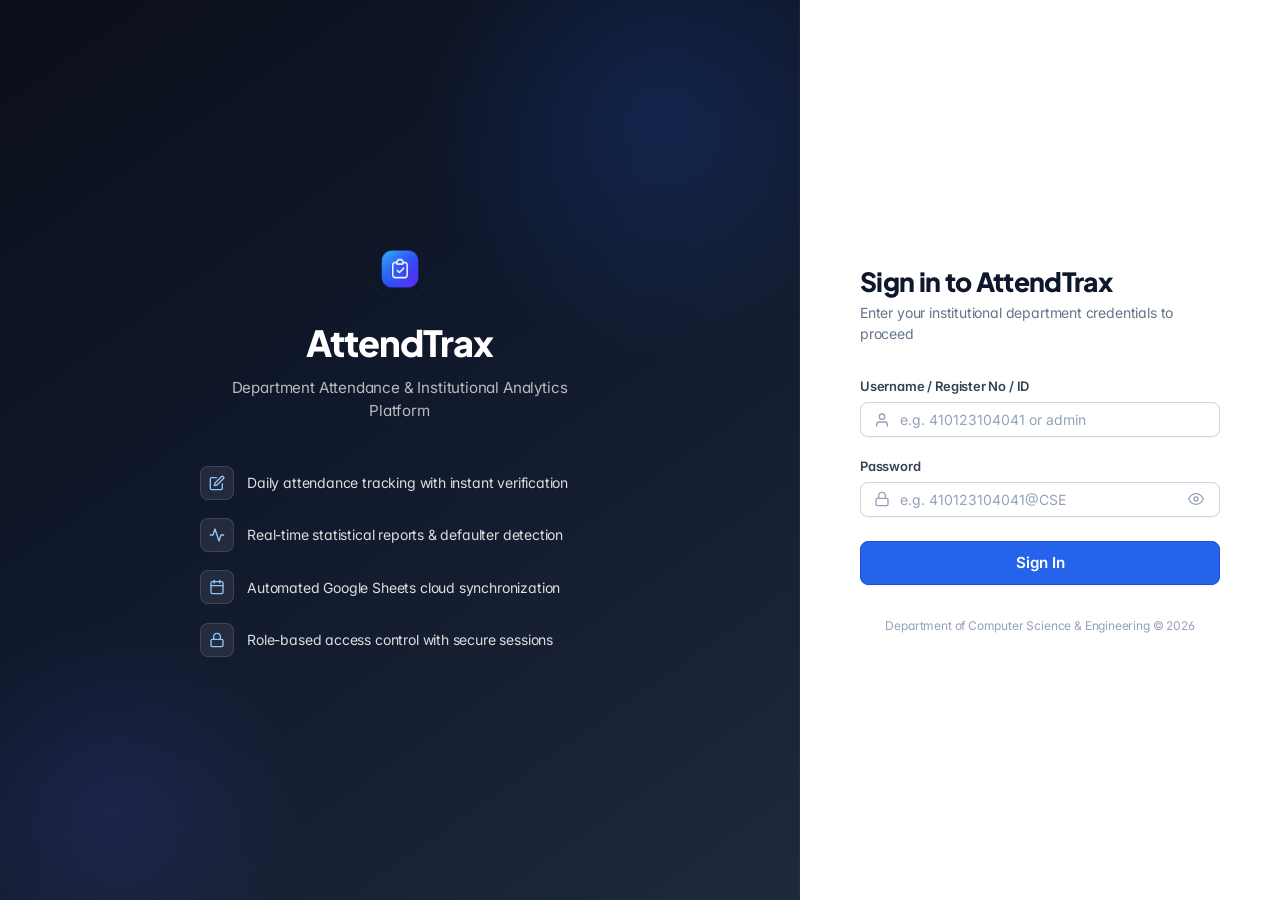
==== commit 7b9e1aba: "feat(security-perf): comprehensive defensive hardening, WebP asset optimization, query caching, and " ====
--- a/frontend/index.html
+++ b/frontend/index.html
@@ -6,7 +6,8 @@
   <title>AttendTrax – Institutional Login</title>
   <meta name="description" content="AttendTrax – Department Attendance & Analytics Management System. Login as Admin, Faculty, or Student." />
   <link rel="stylesheet" href="style.css" />
-  <link rel="icon" href="data:image/svg+xml,<svg xmlns='http://www.w3.org/2000/svg' viewBox='0 0 100 100'><text y='.9em' font-size='90'>🎓</text></svg>" />
+  <link rel="icon" type="image/png" href="icons/favicon-32.png" />
+  <link rel="apple-touch-icon" href="icons/icon-192.png" />
   <style>
     body {
       min-height: 100vh;
@@ -234,10 +235,11 @@
   <!-- ── Left Branding Panel ─────────────────────────────── -->
   <div class="login-left">
     <div class="left-content">
-      <div class="brand-logo-badge">
-        <svg width="26" height="26" viewBox="0 0 24 24" fill="none" stroke="#fff" stroke-width="2" stroke-linecap="round" stroke-linejoin="round">
-          <path d="M12 2L2 7l10 5 10-5-10-5zM2 17l10 5 10-5M2 12l10 5 10-5"/>
-        </svg>
+      <div class="brand-logo-badge" style="overflow:hidden;padding:0;border:none;background:transparent;box-shadow:none;">
+        <picture>
+          <source srcset="logo.webp" type="image/webp">
+          <img src="logo.png" alt="AttendTrax Logo" width="60" height="60" loading="eager" decoding="async" style="width:100%;height:100%;border-radius:14px;object-fit:cover;box-shadow:0 8px 24px rgba(37,99,235,0.4);" />
+        </picture>
       </div>
       <div class="brand-title">AttendTrax</div>
       <div class="brand-subtitle">Department Attendance &amp; Institutional Analytics Platform</div>
@@ -342,7 +344,15 @@
     const token = getToken();
     const role  = getRole();
     if (token && role) {
-      const pages = { ADMIN: 'admin.html', FACULTY: 'faculty.html', STUDENT: 'student.html' };
+      const pages = { 
+        ADMIN: 'admin.html', 
+        SUPER_ADMIN: 'admin.html', 
+        DEPT_ADMIN: 'admin.html', 
+        WARDEN: 'gatepass.html', 
+        FACULTY: 'faculty.html', 
+        CLASS_INCHARGE: 'faculty.html', 
+        STUDENT: 'student.html' 
+      };
       window.location.href = pages[role.toUpperCase()] || 'index.html';
     }
   })();
@@ -385,7 +395,15 @@
 
       showToast(`Welcome, ${data.name}!`, 'success', 2000);
 
-      const pages = { ADMIN: 'admin.html', FACULTY: 'faculty.html', STUDENT: 'student.html' };
+      const pages = { 
+        ADMIN: 'admin.html', 
+        SUPER_ADMIN: 'admin.html', 
+        DEPT_ADMIN: 'admin.html', 
+        WARDEN: 'gatepass.html', 
+        FACULTY: 'faculty.html', 
+        CLASS_INCHARGE: 'faculty.html', 
+        STUDENT: 'student.html' 
+      };
       setTimeout(() => {
         window.location.href = pages[data.role.toUpperCase()] || 'index.html';
       }, 700);
--- a/frontend/style.css
+++ b/frontend/style.css
@@ -90,9 +90,9 @@
   --shadow-xl:  0 20px 25px -5px rgb(0 0 0 / 0.08), 0 8px 10px -6px rgb(0 0 0 / 0.03);
 
   /* Transitions */
-  --transition-fast: 150ms cubic-bezier(0.4, 0, 0.2, 1);
-  --transition-base: 220ms cubic-bezier(0.4, 0, 0.2, 1);
-  --transition-slow: 320ms cubic-bezier(0.4, 0, 0.2, 1);
+  --transition-fast: 150ms cubic-bezier(0.16, 1, 0.3, 1);
+  --transition-base: 220ms cubic-bezier(0.16, 1, 0.3, 1);
+  --transition-slow: 320ms cubic-bezier(0.16, 1, 0.3, 1);
 }
 
 /* ── Reset & Base Typography ─────────────────────────────────────────────────── */
@@ -100,12 +100,14 @@
   box-sizing: border-box;
   margin: 0;
   padding: 0;
+  -webkit-tap-highlight-color: transparent;
 }
 
 html {
   font-size: 16px;
   scroll-behavior: smooth;
   font-feature-settings: 'cv02', 'cv03', 'cv04', 'cv11';
+  text-rendering: optimizeLegibility;
 }
 
 body {
@@ -116,6 +118,10 @@
   -webkit-font-smoothing: antialiased;
   -moz-osx-font-smoothing: grayscale;
   letter-spacing: -0.011em;
+}
+
+button, a, input, select, textarea, .btn, .nav-item, .card, .clickable {
+  touch-action: manipulation;
 }
 
 /* Custom Scrollbars */
@@ -532,6 +538,38 @@
 .dot-present { background: var(--success); }
 .dot-absent  { background: var(--danger); }
 .dot-od      { background: var(--warning); }
+
+/* ── Live Sync Pulse Indicator ────────────────────────────────────────────── */
+.live-sync-indicator {
+  display: inline-flex;
+  align-items: center;
+  gap: 0.45rem;
+  padding: 0.22rem 0.65rem;
+  background: var(--success-bg);
+  border: 1px solid var(--success-ring);
+  border-radius: var(--radius-full);
+  font-size: 0.72rem;
+  font-weight: 700;
+  color: var(--success-text);
+  user-select: none;
+  white-space: nowrap;
+}
+
+.live-pulse-dot {
+  width: 8px;
+  height: 8px;
+  border-radius: 50%;
+  background: var(--success);
+  box-shadow: 0 0 0 0 rgba(5, 150, 105, 0.7);
+  animation: livePulse 2s cubic-bezier(0.4, 0, 0.6, 1) infinite;
+  flex-shrink: 0;
+}
+
+@keyframes livePulse {
+  0% { box-shadow: 0 0 0 0 rgba(5, 150, 105, 0.7); }
+  70% { box-shadow: 0 0 0 6px rgba(5, 150, 105, 0); }
+  100% { box-shadow: 0 0 0 0 rgba(5, 150, 105, 0); }
+}
 
 /* ── Segmented Chip Selectors for P / A / OD Attendance ─────────────────────── */
 .attendance-chip-group {
@@ -1922,3 +1960,337 @@
     font-size: 0.82rem;
   }
 }
+
+/* ── Live Server Warmup Pill (Non-blocking cold-start indicator) ─────────── */
+.server-warmup-pill {
+  position: fixed;
+  top: 1rem;
+  left: 50%;
+  transform: translateX(-50%) translateY(-30px);
+  background: rgba(15, 23, 42, 0.92);
+  backdrop-filter: blur(12px);
+  -webkit-backdrop-filter: blur(12px);
+  border: 1px solid rgba(59, 130, 246, 0.35);
+  color: #f8fafc;
+  padding: 0.5rem 1rem;
+  border-radius: 9999px;
+  font-family: 'JetBrains Mono', monospace;
+  font-size: 0.78rem;
+  font-weight: 600;
+  display: flex;
+  align-items: center;
+  gap: 0.6rem;
+  box-shadow: 0 10px 25px -5px rgba(0, 0, 0, 0.3), 0 0 15px rgba(59, 130, 246, 0.2);
+  z-index: 99999;
+  opacity: 0;
+  pointer-events: none;
+  transition: all 300ms cubic-bezier(0.16, 1, 0.3, 1);
+}
+
+.server-warmup-pill.visible {
+  opacity: 1;
+  transform: translateX(-50%) translateY(0);
+}
+
+.warmup-spinner {
+  width: 12px;
+  height: 12px;
+  border: 2px solid rgba(255, 255, 255, 0.2);
+  border-top-color: #60a5fa;
+  border-radius: 50%;
+  animation: spin 0.8s linear infinite;
+}
+
+@keyframes spin {
+  to { transform: rotate(360deg); }
+}
+
+/* ═════════════════════════════════════════════════════════════════════════════
+   EXECUTIVE PRINCIPAL COCKPIT – DESIGN TOKENS & STYLES
+   ═════════════════════════════════════════════════════════════════════════════ */
+.exec-banner {
+  background: linear-gradient(135deg, #090e1a 0%, #0f172a 40%, #1e1b4b 100%);
+  border-radius: var(--radius-lg);
+  padding: 1.75rem 2rem;
+  color: #ffffff;
+  display: flex;
+  align-items: center;
+  justify-content: space-between;
+  flex-wrap: wrap;
+  gap: 1.25rem;
+  margin-bottom: 1.5rem;
+  box-shadow: 0 10px 30px -5px rgba(15, 23, 42, 0.4), inset 0 1px 0 rgba(255, 255, 255, 0.12);
+  position: relative;
+  overflow: hidden;
+  border: 1px solid rgba(255, 255, 255, 0.08);
+}
+
+.exec-banner::after {
+  content: '';
+  position: absolute;
+  top: -80px;
+  right: -60px;
+  width: 260px;
+  height: 260px;
+  border-radius: 50%;
+  background: radial-gradient(circle, rgba(99, 102, 241, 0.25) 0%, transparent 70%);
+  pointer-events: none;
+}
+
+.exec-emblem {
+  width: 48px;
+  height: 48px;
+  border-radius: 12px;
+  background: linear-gradient(135deg, #fbbf24 0%, #d97706 100%);
+  display: flex;
+  align-items: center;
+  justify-content: center;
+  font-size: 1.5rem;
+  box-shadow: 0 4px 14px rgba(217, 119, 6, 0.4);
+  flex-shrink: 0;
+}
+
+.exec-title {
+  font-family: 'Plus Jakarta Sans', sans-serif;
+  font-size: 1.45rem;
+  font-weight: 800;
+  letter-spacing: -0.02em;
+  color: #ffffff;
+  margin: 0;
+  line-height: 1.2;
+}
+
+.exec-sub {
+  font-size: 0.85rem;
+  color: #94a3b8;
+  margin-top: 0.35rem;
+  display: flex;
+  align-items: center;
+  gap: 0.5rem;
+  flex-wrap: wrap;
+}
+
+.exec-pill {
+  display: inline-flex;
+  align-items: center;
+  gap: 0.35rem;
+  padding: 0.2rem 0.65rem;
+  border-radius: 9999px;
+  font-size: 0.72rem;
+  font-weight: 700;
+  letter-spacing: 0.02em;
+  text-transform: uppercase;
+}
+
+.exec-pill-live {
+  background: rgba(239, 68, 68, 0.15);
+  color: #fca5a5;
+  border: 1px solid rgba(239, 68, 68, 0.3);
+}
+
+.exec-pill-gold {
+  background: rgba(245, 158, 11, 0.15);
+  color: #fcd34d;
+  border: 1px solid rgba(245, 158, 11, 0.3);
+}
+
+/* Executive KPI Grid */
+.exec-kpi-grid {
+  display: grid;
+  grid-template-columns: repeat(auto-fit, minmax(210px, 1fr));
+  gap: 1.15rem;
+  margin-bottom: 1.5rem;
+}
+
+.exec-kpi-card {
+  background: #ffffff;
+  border: 1px solid var(--gray-200);
+  border-radius: var(--radius-md);
+  padding: 1.25rem 1.35rem;
+  box-shadow: 0 2px 8px rgba(0, 0, 0, 0.04);
+  position: relative;
+  transition: all 0.2s cubic-bezier(0.16, 1, 0.3, 1);
+  overflow: hidden;
+}
+
+.exec-kpi-card:hover {
+  transform: translateY(-2px);
+  box-shadow: 0 8px 20px rgba(0, 0, 0, 0.07);
+  border-color: var(--brand-300);
+}
+
+.exec-kpi-card::before {
+  content: '';
+  position: absolute;
+  top: 0;
+  left: 0;
+  right: 0;
+  height: 3px;
+  background: var(--brand-600);
+}
+
+.exec-kpi-card.kpi-gold::before    { background: linear-gradient(90deg, #f59e0b, #fbbf24); }
+.exec-kpi-card.kpi-emerald::before { background: linear-gradient(90deg, #10b981, #34d399); }
+.exec-kpi-card.kpi-purple::before  { background: linear-gradient(90deg, #8b5cf6, #a78bfa); }
+.exec-kpi-card.kpi-rose::before    { background: linear-gradient(90deg, #ef4444, #f87171); }
+
+.exec-kpi-label {
+  font-size: 0.75rem;
+  font-weight: 700;
+  text-transform: uppercase;
+  letter-spacing: 0.05em;
+  color: var(--gray-500);
+  margin-bottom: 0.4rem;
+  display: flex;
+  align-items: center;
+  justify-content: space-between;
+}
+
+.exec-kpi-value {
+  font-family: 'Plus Jakarta Sans', sans-serif;
+  font-size: 1.85rem;
+  font-weight: 800;
+  color: var(--gray-900);
+  letter-spacing: -0.03em;
+  line-height: 1.1;
+  margin-bottom: 0.4rem;
+}
+
+.exec-kpi-sub {
+  font-size: 0.78rem;
+  color: var(--gray-500);
+  display: flex;
+  align-items: center;
+  gap: 0.4rem;
+}
+
+/* Executive Leave Cards */
+.exec-leave-card {
+  background: #ffffff;
+  border: 1px solid var(--gray-200);
+  border-radius: var(--radius-sm);
+  padding: 1rem 1.15rem;
+  margin-bottom: 0.85rem;
+  transition: all 0.2s ease;
+  box-shadow: var(--shadow-xs);
+}
+
+.exec-leave-card:hover {
+  border-color: var(--brand-300);
+  box-shadow: var(--shadow-sm);
+}
+
+.exec-leave-header {
+  display: flex;
+  align-items: flex-start;
+  justify-content: space-between;
+  gap: 0.75rem;
+  margin-bottom: 0.65rem;
+}
+
+.exec-leave-meta {
+  display: flex;
+  gap: 1rem;
+  font-size: 0.78rem;
+  color: var(--gray-600);
+  margin-bottom: 0.45rem;
+}
+
+.exec-leave-reason {
+  font-size: 0.82rem;
+  color: var(--gray-800);
+  background: var(--gray-50);
+  padding: 0.55rem 0.75rem;
+  border-radius: 6px;
+  font-style: italic;
+  margin: 0.45rem 0;
+  border-left: 3px solid var(--brand-500);
+}
+
+.exec-leave-hod-remark {
+  display: flex;
+  gap: 0.4rem;
+  align-items: center;
+  padding: 0.35rem 0.5rem;
+  background: #f0fdf4;
+  border-radius: 4px;
+  margin-bottom: 0.65rem;
+}
+
+.exec-leave-actions {
+  display: flex;
+  justify-content: flex-end;
+  gap: 0.65rem;
+  border-top: 1px solid var(--gray-100);
+  padding-top: 0.65rem;
+}
+
+/* Ranks and Dept Indicators */
+.exec-rank-badge {
+  display: inline-flex;
+  align-items: center;
+  justify-content: center;
+  padding: 0.18rem 0.48rem;
+  border-radius: 6px;
+  font-size: 0.72rem;
+  font-weight: 800;
+  background: var(--gray-100);
+  color: var(--gray-700);
+}
+
+.exec-rank-badge.rank-1 { background: #fef3c7; color: #b45309; border: 1px solid #fde68a; }
+.exec-rank-badge.rank-2 { background: #f1f5f9; color: #475569; border: 1px solid #e2e8f0; }
+.exec-rank-badge.rank-3 { background: #ffedd5; color: #c2410c; border: 1px solid #fed7aa; }
+
+.dept-dot {
+  width: 9px;
+  height: 9px;
+  border-radius: 50%;
+  flex-shrink: 0;
+  display: inline-block;
+}
+
+.dept-tag {
+  display: inline-block;
+  padding: 0.15rem 0.45rem;
+  border-radius: 4px;
+  background: var(--gray-100);
+  color: var(--gray-800);
+  font-weight: 700;
+  font-size: 0.7rem;
+  font-family: 'JetBrains Mono', monospace;
+}
+
+.badge-purple {
+  background: #f3e8ff;
+  color: #7e22ce;
+  border: 1px solid #e9d5ff;
+}
+
+.btn-xs {
+  padding: 0.22rem 0.55rem;
+  font-size: 0.74rem;
+  border-radius: var(--radius-xs);
+}
+
+/* ── Modern High-Performance Skeleton Shimmer ────────────────────────────── */
+@keyframes skeletonShimmer {
+  0% { background-position: -200% 0; }
+  100% { background-position: 200% 0; }
+}
+
+.skeleton-box {
+  display: inline-block;
+  height: 14px;
+  width: 100%;
+  border-radius: 4px;
+  background: linear-gradient(90deg, #f1f5f9 25%, #e2e8f0 50%, #f1f5f9 75%);
+  background-size: 200% 100%;
+  animation: skeletonShimmer 1.5s infinite;
+}
+
+.skeleton-row td {
+  padding: 0.85rem 1rem !important;
+}
+
+
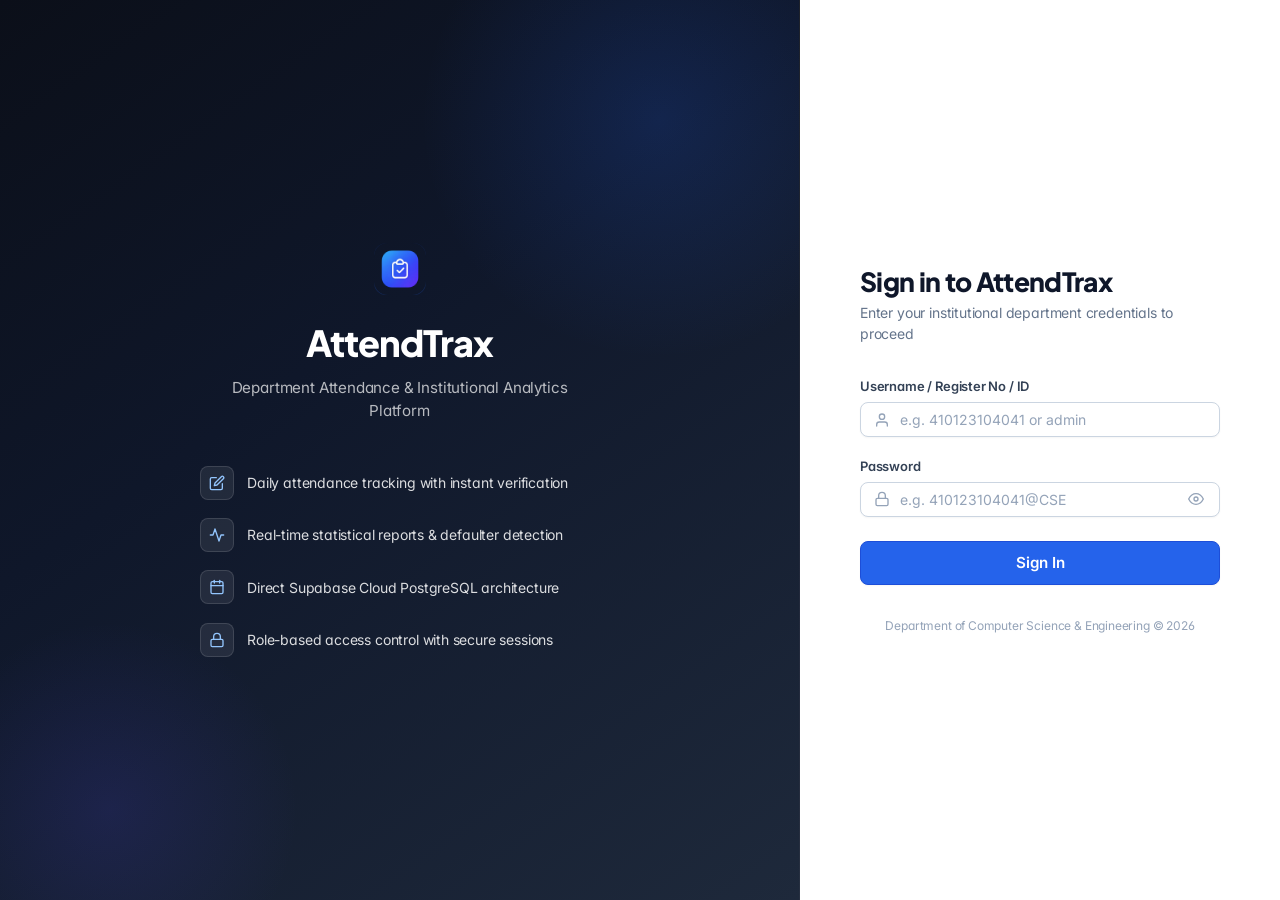
==== commit b349f4fb: "feat(database): migrate to 100% pure Supabase PostgreSQL and eliminate attendtrax.db and SQLite fall" ====
--- a/frontend/index.html
+++ b/frontend/index.html
@@ -261,7 +261,7 @@
           <span class="feat-icon">
             <svg width="16" height="16" viewBox="0 0 24 24" fill="none" stroke="currentColor" stroke-width="2" stroke-linecap="round" stroke-linejoin="round"><rect x="3" y="4" width="18" height="18" rx="2"/><line x1="16" y1="2" x2="16" y2="6"/><line x1="8" y1="2" x2="8" y2="6"/><line x1="3" y1="10" x2="21" y2="10"/></svg>
           </span>
-          <span>Automated Google Sheets cloud synchronization</span>
+          <span>Direct Supabase Cloud PostgreSQL architecture</span>
         </li>
         <li>
           <span class="feat-icon">
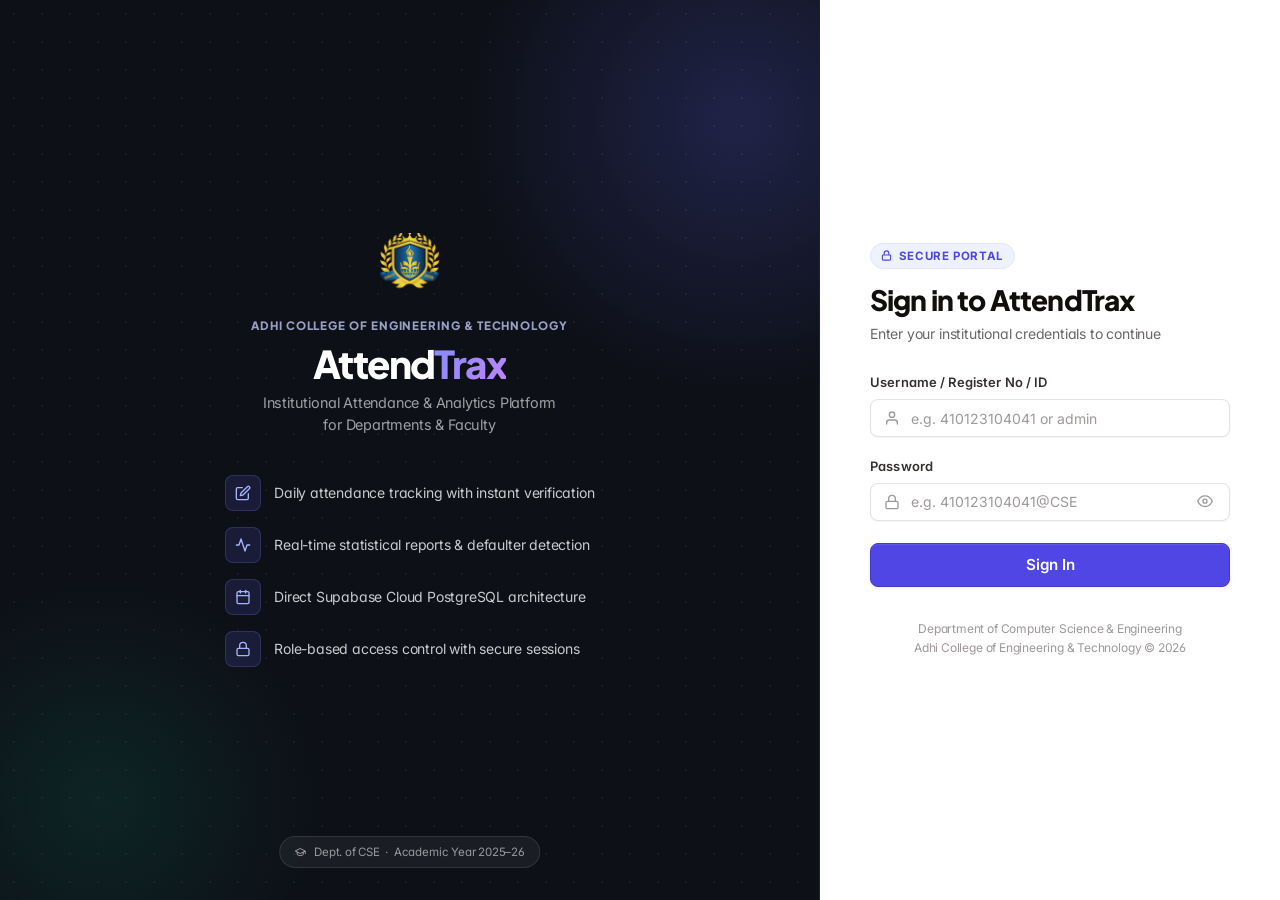
==== commit b4068aae: "feat(ui): institutional human-crafted UI redesign and mobile optimization" ====
--- a/frontend/index.html
+++ b/frontend/index.html
@@ -22,11 +22,10 @@
       min-height: 100vh;
     }
 
-    /* Left panel – Branding & institutional trust */
+    /* ── Left panel: Institutional brand identity ── */
     .login-left {
       flex: 1;
-      background: linear-gradient(145deg, #0b0f19 0%, #0f172a 40%, #1e293b 100%);
-      border-right: 1px solid rgba(255, 255, 255, 0.08);
+      background: #0d1017;
       display: flex;
       flex-direction: column;
       align-items: center;
@@ -34,30 +33,42 @@
       padding: 3.5rem 2.5rem;
       position: relative;
       overflow: hidden;
-    }
-
+      border-right: 1px solid rgba(255, 255, 255, 0.07);
+    }
+
+    /* Layered mesh glow effects */
     .login-left::before {
       content: '';
       position: absolute;
-      width: 480px;
-      height: 480px;
+      width: 500px;
+      height: 500px;
       border-radius: 50%;
-      background: radial-gradient(circle, rgba(37, 99, 235, 0.18) 0%, transparent 70%);
-      top: -120px;
-      right: -100px;
+      background: radial-gradient(circle at 60% 40%, rgba(99, 102, 241, 0.22) 0%, transparent 65%);
+      top: -80px;
+      right: -120px;
       pointer-events: none;
     }
 
     .login-left::after {
       content: '';
       position: absolute;
-      width: 380px;
-      height: 380px;
+      width: 400px;
+      height: 400px;
       border-radius: 50%;
-      background: radial-gradient(circle, rgba(79, 70, 229, 0.15) 0%, transparent 70%);
-      bottom: -100px;
-      left: -80px;
+      background: radial-gradient(circle at 40% 60%, rgba(16, 185, 129, 0.12) 0%, transparent 65%);
+      bottom: -60px;
+      left: -60px;
       pointer-events: none;
+    }
+
+    /* Subtle dot-grid texture */
+    .login-left-mesh {
+      position: absolute;
+      inset: 0;
+      background-image: radial-gradient(rgba(255,255,255,0.045) 1px, transparent 1px);
+      background-size: 28px 28px;
+      pointer-events: none;
+      z-index: 0;
     }
 
     .left-content {
@@ -69,39 +80,59 @@
     }
 
     .brand-logo-badge {
-      width: 52px;
-      height: 52px;
+      width: 60px;
+      height: 60px;
       border-radius: var(--radius-md);
-      background: var(--brand-600);
-      border: 1px solid rgba(255, 255, 255, 0.25);
+      background: transparent;
+      border: none;
       display: flex;
       align-items: center;
       justify-content: center;
-      margin: 0 auto 1.25rem;
-      box-shadow: 0 4px 12px rgba(37, 99, 235, 0.3);
+      margin: 0 auto 1.5rem;
+      box-shadow: 0 8px 24px rgba(99,102,241,0.3);
+      overflow: hidden;
+      padding: 0;
+    }
+
+    .brand-college-name {
+      font-family: 'Plus Jakarta Sans', sans-serif;
+      font-size: 0.72rem;
+      font-weight: 800;
+      letter-spacing: 0.08em;
+      text-transform: uppercase;
+      color: rgba(199, 210, 254, 0.75);
+      margin-bottom: 0.5rem;
     }
 
     .brand-title {
       font-family: 'Plus Jakarta Sans', sans-serif;
-      font-size: 2.25rem;
+      font-size: 2.4rem;
       font-weight: 800;
-      letter-spacing: -0.03em;
+      letter-spacing: -0.04em;
       color: #ffffff;
       margin-bottom: 0.4rem;
+      line-height: 1.1;
+    }
+
+    .brand-title span {
+      background: linear-gradient(135deg, #818cf8 0%, #c084fc 100%);
+      -webkit-background-clip: text;
+      -webkit-text-fill-color: transparent;
+      background-clip: text;
     }
 
     .brand-subtitle {
-      font-size: 0.95rem;
-      color: rgba(255, 255, 255, 0.7);
-      margin-bottom: 2.75rem;
-      line-height: 1.45;
+      font-size: 0.9rem;
+      color: rgba(255, 255, 255, 0.6);
+      margin-bottom: 2.5rem;
+      line-height: 1.5;
     }
 
     .feature-list {
       list-style: none;
       display: flex;
       flex-direction: column;
-      gap: 1.15rem;
+      gap: 1rem;
       text-align: left;
     }
 
@@ -110,26 +141,45 @@
       align-items: center;
       gap: 0.85rem;
       font-size: 0.875rem;
-      color: rgba(255, 255, 255, 0.85);
-      line-height: 1.4;
+      color: rgba(255, 255, 255, 0.78);
+      line-height: 1.45;
     }
 
     .feature-list li .feat-icon {
-      width: 34px;
-      height: 34px;
+      width: 36px;
+      height: 36px;
       border-radius: var(--radius-sm);
-      background: rgba(255, 255, 255, 0.08);
-      border: 1px solid rgba(255, 255, 255, 0.12);
+      background: rgba(99, 102, 241, 0.15);
+      border: 1px solid rgba(129, 140, 248, 0.2);
       display: flex;
       align-items: center;
       justify-content: center;
-      color: var(--brand-300);
+      color: #a5b4fc;
       flex-shrink: 0;
     }
 
-    /* Right panel – Login form */
+    /* Institution badge at bottom */
+    .left-institution-badge {
+      position: absolute;
+      bottom: 2rem;
+      left: 50%;
+      transform: translateX(-50%);
+      display: flex;
+      align-items: center;
+      gap: 0.5rem;
+      background: rgba(255,255,255,0.055);
+      border: 1px solid rgba(255,255,255,0.1);
+      border-radius: var(--radius-full);
+      padding: 0.35rem 0.9rem;
+      font-size: 0.72rem;
+      color: rgba(255,255,255,0.55);
+      white-space: nowrap;
+      z-index: 2;
+    }
+
+    /* ── Right panel: Login form ── */
     .login-right {
-      width: 480px;
+      width: 460px;
       flex-shrink: 0;
       display: flex;
       flex-direction: column;
@@ -137,6 +187,7 @@
       justify-content: center;
       padding: 3rem 2.5rem;
       background: #ffffff;
+      position: relative;
     }
 
     .login-form-wrap {
@@ -145,20 +196,38 @@
     }
 
     .login-greeting {
-      margin-bottom: 2rem;
+      margin-bottom: 1.75rem;
+    }
+
+    .login-eyebrow {
+      display: inline-flex;
+      align-items: center;
+      gap: 0.4rem;
+      font-size: 0.72rem;
+      font-weight: 700;
+      letter-spacing: 0.055em;
+      text-transform: uppercase;
+      color: var(--brand-600);
+      background: var(--brand-50);
+      border: 1px solid var(--brand-100);
+      padding: 0.2rem 0.65rem;
+      border-radius: var(--radius-full);
+      margin-bottom: 0.85rem;
     }
 
     .login-greeting h2 {
-      font-size: 1.65rem;
+      font-size: 1.75rem;
       font-weight: 800;
       color: var(--gray-900);
-      margin-bottom: 0.35rem;
+      margin-bottom: 0.4rem;
+      letter-spacing: -0.03em;
+      line-height: 1.2;
     }
 
     .login-greeting p {
       color: var(--gray-500);
       font-size: 0.875rem;
-      line-height: 1.45;
+      line-height: 1.5;
     }
 
     .form-stack {
@@ -173,7 +242,7 @@
 
     .input-icon-wrap .input-icon {
       position: absolute;
-      left: 0.85rem;
+      left: 0.9rem;
       top: 50%;
       transform: translateY(-50%);
       color: var(--gray-400);
@@ -184,7 +253,7 @@
     }
 
     .input-icon-wrap .form-control {
-      padding-left: 2.45rem;
+      padding-left: 2.5rem;
     }
 
     .password-wrap {
@@ -203,15 +272,17 @@
       display: flex;
       align-items: center;
       justify-content: center;
-      padding: 0.25rem;
-      transition: color var(--transition-fast);
+      padding: 0.3rem;
+      border-radius: var(--radius-xs);
+      transition: color var(--transition-fast), background var(--transition-fast);
     }
     .toggle-pw:hover {
       color: var(--gray-700);
+      background: var(--gray-100);
     }
 
     .login-btn {
-      margin-top: 0.35rem;
+      margin-top: 0.25rem;
     }
 
     .login-footer {
@@ -219,11 +290,23 @@
       text-align: center;
       color: var(--gray-400);
       font-size: 0.75rem;
+      line-height: 1.6;
     }
 
     @media (max-width: 860px) {
       .login-left { display: none; }
-      .login-right { width: 100%; padding: 2rem 1.5rem; }
+      .login-right {
+        width: 100%;
+        padding: 2.5rem 1.5rem;
+      }
+    }
+
+    @media (max-width: 480px) {
+      .login-right {
+        padding: 2rem 1.25rem;
+        justify-content: flex-start;
+        padding-top: 3rem;
+      }
     }
   </style>
 </head>
@@ -234,15 +317,17 @@
 <div class="login-page">
   <!-- ── Left Branding Panel ─────────────────────────────── -->
   <div class="login-left">
+    <div class="login-left-mesh"></div>
     <div class="left-content">
       <div class="brand-logo-badge" style="overflow:hidden;padding:0;border:none;background:transparent;box-shadow:none;">
         <picture>
           <source srcset="logo.webp" type="image/webp">
-          <img src="logo.png" alt="AttendTrax Logo" width="60" height="60" loading="eager" decoding="async" style="width:100%;height:100%;border-radius:14px;object-fit:cover;box-shadow:0 8px 24px rgba(37,99,235,0.4);" />
+          <img src="logo.png" alt="AttendTrax Logo" width="60" height="60" loading="eager" decoding="async" style="width:100%;height:100%;border-radius:14px;object-fit:cover;box-shadow:0 8px 24px rgba(99,102,241,0.4);" />
         </picture>
       </div>
-      <div class="brand-title">AttendTrax</div>
-      <div class="brand-subtitle">Department Attendance &amp; Institutional Analytics Platform</div>
+      <p class="brand-college-name">Adhi College of Engineering &amp; Technology</p>
+      <div class="brand-title">Attend<span>Trax</span></div>
+      <div class="brand-subtitle">Institutional Attendance &amp; Analytics Platform<br>for Departments &amp; Faculty</div>
 
       <ul class="feature-list">
         <li>
@@ -271,14 +356,22 @@
         </li>
       </ul>
     </div>
+    <div class="left-institution-badge">
+      <svg width="12" height="12" viewBox="0 0 24 24" fill="none" stroke="currentColor" stroke-width="2"><path d="M22 10v6M2 10l10-5 10 5-10 5z"/><path d="M6 12v5c3 3 9 3 12 0v-5"/></svg>
+      Dept. of CSE &nbsp;·&nbsp; Academic Year 2025–26
+    </div>
   </div>
 
   <!-- ── Right Login Form ───────────────────────────────── -->
   <div class="login-right">
     <div class="login-form-wrap">
       <div class="login-greeting">
+        <div class="login-eyebrow">
+          <svg width="11" height="11" viewBox="0 0 24 24" fill="none" stroke="currentColor" stroke-width="2.5"><rect x="3" y="11" width="18" height="11" rx="2"/><path d="M7 11V7a5 5 0 0110 0v4"/></svg>
+          Secure Portal
+        </div>
         <h2>Sign in to AttendTrax</h2>
-        <p>Enter your institutional department credentials to proceed</p>
+        <p>Enter your institutional credentials to continue</p>
       </div>
 
       <form id="login-form" class="form-stack" novalidate>
@@ -322,7 +415,7 @@
         </div>
 
         <!-- Error message -->
-        <p id="login-error" class="text-sm hidden" style="color:var(--danger);font-weight:600;padding:0.5rem;background:var(--danger-bg);border-radius:var(--radius-xs);border:1px solid var(--danger-ring);"></p>
+        <p id="login-error" class="text-sm hidden" style="color:var(--danger);font-weight:600;padding:0.6rem 0.75rem;background:var(--danger-bg);border-radius:var(--radius-sm);border:1px solid var(--danger-ring);"></p>
 
         <!-- Submit -->
         <button type="submit" id="login-btn" class="btn btn-primary btn-lg login-btn w-full">
@@ -331,7 +424,8 @@
       </form>
 
       <div class="login-footer">
-        Department of Computer Science &amp; Engineering &copy; 2026
+        Department of Computer Science &amp; Engineering<br>
+        Adhi College of Engineering &amp; Technology &copy; 2026
       </div>
     </div>
   </div>
--- a/frontend/style.css
+++ b/frontend/style.css
@@ -1,24 +1,24 @@
 /* =============================================================================
-   AttendTrax – Professional Institutional Design System & UI/UX Engine
-   Refined Slate & Tailored Indigo Palette · Mature Human-Crafted SaaS Aesthetics
-   High Usability · Faculty & Admin Optimized · Cross-Platform Responsive
+   AttendTrax – Institutional Attendance & Analytics Platform
+   Human-Crafted Design System · Warm Slate + Refined Indigo Palette
+   Mobile-First · Faculty & Admin Optimized · Cross-Platform Responsive
    ============================================================================= */
 
 @import url('https://fonts.googleapis.com/css2?family=Plus+Jakarta+Sans:wght@400;500;600;700;800&family=Inter:wght@300;400;500;600;700&family=JetBrains+Mono:wght@400;500;600&display=swap');
 
 /* ── CSS Custom Properties & Design Tokens ─────────────────────────────────── */
 :root {
-  /* Brand & Primary Accents (Sophisticated Slate Indigo) */
-  --brand-50:  #eff6ff;
-  --brand-100: #dbeafe;
-  --brand-200: #bfdbfe;
-  --brand-300: #93c5fd;
-  --brand-400: #60a5fa;
-  --brand-500: #3b82f6;
-  --brand-600: #2563eb;
-  --brand-700: #1d4ed8;
-  --brand-800: #1e40af;
-  --brand-900: #1e3a8a;
+  /* Brand & Primary Accents — warm indigo-blue, more grounded */
+  --brand-50:  #eef2ff;
+  --brand-100: #e0e7ff;
+  --brand-200: #c7d2fe;
+  --brand-300: #a5b4fc;
+  --brand-400: #818cf8;
+  --brand-500: #6366f1;
+  --brand-600: #4f46e5;
+  --brand-700: #4338ca;
+  --brand-800: #3730a3;
+  --brand-900: #312e81;
 
   --indigo-50:  #eef2ff;
   --indigo-100: #e0e7ff;
@@ -27,11 +27,11 @@
   --indigo-700: #4338ca;
   --indigo-800: #3730a3;
 
-  /* Semantic State Colors (Calm, High-Contrast & Accessible) */
+  /* Semantic State Colors */
   --success:      #059669;
-  --success-bg:   #ecfdf5;
+  --success-bg:   #f0fdf4;
   --success-text: #065f46;
-  --success-ring: #a7f3d0;
+  --success-ring: #bbf7d0;
   --success-dark: #047857;
 
   --warning:      #d97706;
@@ -52,42 +52,51 @@
   --info-ring:    #bae6fd;
   --info-dark:    #075985;
 
-  /* Neutrals (Refined Institutional Slate Foundation) */
-  --gray-25:   #fcfcfd;
-  --gray-50:   #f8fafc;
-  --gray-100:  #f1f5f9;
-  --gray-200:  #e2e8f0;
-  --gray-300:  #cbd5e1;
-  --gray-400:  #94a3b8;
-  --gray-500:  #64748b;
-  --gray-600:  #475569;
-  --gray-700:  #334155;
-  --gray-800:  #1e293b;
-  --gray-900:  #0f172a;
+  /* Neutrals — warm-tinted slate for a human, non-sterile feel */
+  --gray-25:   #fdfcfc;
+  --gray-50:   #f9f8f8;
+  --gray-100:  #f2f0f0;
+  --gray-200:  #e5e1e1;
+  --gray-300:  #d1cece;
+  --gray-400:  #9e9898;
+  --gray-500:  #6b6666;
+  --gray-600:  #504c4c;
+  --gray-700:  #362f2f;
+  --gray-800:  #211c1c;
+  --gray-900:  #120e0e;
+
+  /* Elevated surface tokens for depth layering */
+  --surface:        #ffffff;
+  --surface-raised: #fdfcfc;
+  --surface-inset:  #f5f4f4;
+  --surface-hover:  #f0eeed;
 
   /* Dark Surface Elements */
-  --sidebar-bg: #0b0f19;
-  --sidebar-card: rgba(255, 255, 255, 0.05);
-  --sidebar-border: rgba(255, 255, 255, 0.08);
+  --sidebar-bg: #0d1017;
+  --sidebar-card: rgba(255, 255, 255, 0.055);
+  --sidebar-border: rgba(255, 255, 255, 0.09);
+  --sidebar-active: rgba(99, 102, 241, 0.2);
+  --sidebar-active-border: #818cf8;
 
   /* Layout Dimensions */
-  --sidebar-width: 260px;
-  --topbar-height: 64px;
+  --sidebar-width: 262px;
+  --topbar-height: 62px;
 
   /* Radii */
   --radius-xs: 5px;
   --radius-sm: 8px;
   --radius-md: 12px;
   --radius-lg: 16px;
-  --radius-xl: 20px;
+  --radius-xl: 22px;
   --radius-full: 9999px;
 
-  /* Subtle Production Elevation */
-  --shadow-xs:  0 1px 2px 0 rgb(0 0 0 / 0.04);
-  --shadow-sm:  0 1px 3px 0 rgb(0 0 0 / 0.05), 0 1px 2px -1px rgb(0 0 0 / 0.03);
-  --shadow-md:  0 4px 6px -1px rgb(0 0 0 / 0.05), 0 2px 4px -2px rgb(0 0 0 / 0.03);
-  --shadow-lg:  0 10px 15px -3px rgb(0 0 0 / 0.06), 0 4px 6px -4px rgb(0 0 0 / 0.02);
-  --shadow-xl:  0 20px 25px -5px rgb(0 0 0 / 0.08), 0 8px 10px -6px rgb(0 0 0 / 0.03);
+  /* Refined Elevation — softer, warmer shadows */
+  --shadow-xs:  0 1px 2px 0 rgb(18 14 14 / 0.05);
+  --shadow-sm:  0 1px 4px 0 rgb(18 14 14 / 0.07), 0 1px 2px -1px rgb(18 14 14 / 0.04);
+  --shadow-md:  0 4px 8px -1px rgb(18 14 14 / 0.07), 0 2px 4px -2px rgb(18 14 14 / 0.04);
+  --shadow-lg:  0 10px 20px -3px rgb(18 14 14 / 0.08), 0 4px 8px -4px rgb(18 14 14 / 0.03);
+  --shadow-xl:  0 20px 30px -5px rgb(18 14 14 / 0.1), 0 8px 12px -6px rgb(18 14 14 / 0.04);
+  --shadow-brand: 0 4px 14px -2px rgb(79 70 229 / 0.3);
 
   /* Transitions */
   --transition-fast: 150ms cubic-bezier(0.16, 1, 0.3, 1);
@@ -114,10 +123,10 @@
   font-family: 'Inter', -apple-system, BlinkMacSystemFont, "Segoe UI", Roboto, sans-serif;
   background-color: var(--gray-50);
   color: var(--gray-800);
-  line-height: 1.55;
+  line-height: 1.6;
   -webkit-font-smoothing: antialiased;
   -moz-osx-font-smoothing: grayscale;
-  letter-spacing: -0.011em;
+  letter-spacing: -0.012em;
 }
 
 button, a, input, select, textarea, .btn, .nav-item, .card, .clickable {
@@ -186,57 +195,62 @@
 .text-center  { text-align: center; }
 .text-right   { text-align: right; }
 
-/* ── Buttons System (Precision, Tactile & Professional) ─────────────────────── */
+/* ── Buttons System (Tactile, Confident & Human) ────────────────────────────── */
 .btn {
   display: inline-flex;
   align-items: center;
   justify-content: center;
-  gap: 0.5rem;
-  padding: 0.52rem 1.1rem;
+  gap: 0.45rem;
+  padding: 0.5rem 1.1rem;
   font-size: 0.875rem;
   font-weight: 600;
   border-radius: var(--radius-sm);
   border: 1px solid transparent;
-  transition: all var(--transition-fast);
+  transition: background var(--transition-fast), border-color var(--transition-fast),
+              box-shadow var(--transition-fast), transform 100ms ease, opacity var(--transition-fast);
   outline: none;
   white-space: nowrap;
   user-select: none;
-  line-height: 1.25;
+  line-height: 1.3;
+  min-height: 36px;
 }
 
 .btn:focus-visible {
-  box-shadow: 0 0 0 3px rgba(37, 99, 235, 0.2);
+  box-shadow: 0 0 0 3px rgba(99, 102, 241, 0.25);
 }
 
 .btn-primary {
   background: var(--brand-600);
   color: #ffffff;
   border-color: var(--brand-700);
-  box-shadow: var(--shadow-xs);
+  box-shadow: var(--shadow-sm), inset 0 1px 0 rgba(255,255,255,0.1);
 }
 .btn-primary:hover {
   background: var(--brand-700);
   border-color: var(--brand-800);
-  box-shadow: var(--shadow-sm);
+  box-shadow: var(--shadow-md), inset 0 1px 0 rgba(255,255,255,0.08);
 }
 .btn-primary:active {
   background: var(--brand-800);
-  transform: translateY(0);
+  transform: translateY(1px);
+  box-shadow: var(--shadow-xs);
 }
 
 .btn-secondary {
-  background: #ffffff;
+  background: var(--surface);
   color: var(--gray-700);
-  border: 1px solid var(--gray-200);
+  border: 1px solid var(--gray-300);
   box-shadow: var(--shadow-xs);
 }
 .btn-secondary:hover {
-  background: var(--gray-50);
-  border-color: var(--gray-300);
+  background: var(--surface-hover);
+  border-color: var(--gray-400);
   color: var(--gray-900);
+  box-shadow: var(--shadow-sm);
 }
 .btn-secondary:active {
   background: var(--gray-100);
+  transform: translateY(1px);
 }
 
 .btn-danger {
@@ -248,6 +262,7 @@
   background: var(--danger);
   color: #ffffff;
   border-color: var(--danger-dark);
+  box-shadow: 0 2px 8px -1px rgba(220, 38, 38, 0.3);
 }
 
 .btn-success {
@@ -259,37 +274,45 @@
   background: var(--success);
   color: #ffffff;
   border-color: var(--success-dark);
+  box-shadow: 0 2px 8px -1px rgba(5, 150, 105, 0.3);
 }
 
 .btn-sm {
-  padding: 0.35rem 0.75rem;
+  padding: 0.3rem 0.7rem;
   font-size: 0.8rem;
   border-radius: var(--radius-xs);
+  min-height: 30px;
 }
 
 .btn-lg {
-  padding: 0.7rem 1.5rem;
+  padding: 0.65rem 1.5rem;
   font-size: 0.95rem;
   border-radius: var(--radius-sm);
+  min-height: 44px;
 }
 
 .btn:disabled {
-  opacity: 0.55;
+  opacity: 0.5;
   cursor: not-allowed;
   transform: none !important;
   box-shadow: none !important;
 }
 
-/* ── Cards (Crisp 1px Hairline Border & Subtle Contrast) ────────────────────── */
+/* ── Cards (Refined Depth & Warmth) ─────────────────────────────────────────── */
 .card {
-  background: #ffffff;
+  background: var(--surface);
   border-radius: var(--radius-md);
-  box-shadow: var(--shadow-xs);
+  box-shadow: var(--shadow-sm);
   border: 1px solid var(--gray-200);
   overflow: hidden;
   transition: border-color var(--transition-fast), box-shadow var(--transition-fast);
 }
 
+.card:hover {
+  box-shadow: var(--shadow-md);
+  border-color: var(--gray-300);
+}
+
 .card-header {
   padding: 1rem 1.35rem;
   border-bottom: 1px solid var(--gray-100);
@@ -297,7 +320,7 @@
   align-items: center;
   justify-content: space-between;
   gap: 1rem;
-  background: #ffffff;
+  background: var(--surface-raised);
 }
 
 .card-body {
@@ -308,35 +331,40 @@
 .form-group {
   display: flex;
   flex-direction: column;
-  gap: 0.35rem;
+  gap: 0.4rem;
 }
 
 .form-label {
   font-size: 0.8125rem;
   font-weight: 600;
   color: var(--gray-700);
+  letter-spacing: 0.01em;
 }
 
 .form-control {
   width: 100%;
-  padding: 0.52rem 0.85rem;
+  padding: 0.56rem 0.9rem;
   font-size: 0.875rem;
-  border: 1px solid var(--gray-300);
+  border: 1.5px solid var(--gray-200);
   border-radius: var(--radius-sm);
-  background: #ffffff;
+  background: var(--surface);
   color: var(--gray-900);
-  transition: border-color var(--transition-fast), box-shadow var(--transition-fast);
+  transition: border-color var(--transition-fast), box-shadow var(--transition-fast),
+              background var(--transition-fast);
   outline: none;
   box-shadow: var(--shadow-xs);
+  min-height: 38px;
 }
 
 .form-control:hover {
-  border-color: var(--gray-400);
+  border-color: var(--gray-300);
+  background: var(--surface-raised);
 }
 
 .form-control:focus {
-  border-color: var(--brand-600);
-  box-shadow: 0 0 0 3px rgba(37, 99, 235, 0.12);
+  border-color: var(--brand-500);
+  box-shadow: 0 0 0 3px rgba(99, 102, 241, 0.15);
+  background: var(--surface);
 }
 
 .form-control::placeholder {
@@ -345,7 +373,7 @@
 
 select.form-control {
   appearance: none;
-  background-image: url("data:image/svg+xml,%3Csvg xmlns='http://www.w3.org/2000/svg' fill='none' viewBox='0 0 20 20'%3E%3Cpath stroke='%2364748b' stroke-linecap='round' stroke-linejoin='round' stroke-width='1.5' d='M6 8l4 4 4-4'/%3E%3C/svg%3E");
+  background-image: url("data:image/svg+xml,%3Csvg xmlns='http://www.w3.org/2000/svg' fill='none' viewBox='0 0 20 20'%3E%3Cpath stroke='%236b6666' stroke-linecap='round' stroke-linejoin='round' stroke-width='1.5' d='M6 8l4 4 4-4'/%3E%3C/svg%3E");
   background-repeat: no-repeat;
   background-position: right 0.75rem center;
   background-size: 1.1rem;
@@ -353,7 +381,7 @@
   cursor: pointer;
 }
 
-/* ── Key Metric / Stat Cards ───────────────────────────────────────────────── */
+/* ── Key Metric / Stat Cards — Icon-Box Style ───────────────────────────────── */
 .stat-grid {
   display: grid;
   grid-template-columns: repeat(auto-fit, minmax(200px, 1fr));
@@ -361,59 +389,86 @@
 }
 
 .stat-card {
-  background: #ffffff;
+  background: var(--surface);
   border-radius: var(--radius-md);
-  padding: 1.25rem 1.35rem;
-  box-shadow: var(--shadow-xs);
+  padding: 1.2rem 1.3rem;
+  box-shadow: var(--shadow-sm);
   border: 1px solid var(--gray-200);
   position: relative;
   overflow: hidden;
-  transition: transform var(--transition-fast), box-shadow var(--transition-fast);
+  transition: transform var(--transition-fast), box-shadow var(--transition-fast),
+              border-color var(--transition-fast);
+  display: flex;
+  align-items: flex-start;
+  gap: 1rem;
 }
 
 .stat-card:hover {
   transform: translateY(-2px);
   box-shadow: var(--shadow-md);
-}
-
-.stat-card::before {
+  border-color: var(--gray-300);
+}
+
+.stat-card-icon {
+  width: 42px;
+  height: 42px;
+  border-radius: var(--radius-sm);
+  background: var(--accent-bg, var(--brand-50));
+  color: var(--accent, var(--brand-600));
+  display: flex;
+  align-items: center;
+  justify-content: center;
+  flex-shrink: 0;
+  border: 1px solid var(--accent-ring, var(--brand-100));
+}
+
+.stat-card-body {
+  flex: 1;
+  min-width: 0;
+}
+
+.stat-card .stat-label {
+  font-size: 0.72rem;
+  font-weight: 700;
+  text-transform: uppercase;
+  letter-spacing: 0.055em;
+  color: var(--gray-500);
+  margin-bottom: 0.2rem;
+}
+
+.stat-card .stat-value {
+  font-size: 1.8rem;
+  font-weight: 800;
+  font-family: 'Plus Jakarta Sans', sans-serif;
+  color: var(--gray-900);
+  line-height: 1.1;
+  margin-top: 0.1rem;
+}
+
+.stat-card .stat-sub {
+  font-size: 0.75rem;
+  color: var(--gray-500);
+  margin-top: 0.2rem;
+}
+
+/* Legacy stat-card fallback (left-bar style kept for compat) */
+.stat-card:not(:has(.stat-card-icon))::before {
   content: '';
   position: absolute;
   top: 0;
   left: 0;
-  width: 4px;
+  width: 3px;
   height: 100%;
   background: var(--accent, var(--brand-600));
-}
-
-.stat-card .stat-label {
-  font-size: 0.75rem;
-  font-weight: 700;
-  text-transform: uppercase;
-  letter-spacing: 0.05em;
-  color: var(--gray-500);
-}
-
-.stat-card .stat-value {
-  font-size: 1.85rem;
-  font-weight: 800;
-  font-family: 'Plus Jakarta Sans', sans-serif;
-  color: var(--gray-900);
-  line-height: 1.1;
-  margin-top: 0.35rem;
-}
-
-.stat-card .stat-sub {
-  font-size: 0.78rem;
-  color: var(--gray-400);
-  margin-top: 0.25rem;
-}
-
-/* ── Data Tables (Enterprise SaaS Standard) ─────────────────────────────────── */
+  border-radius: 0 2px 2px 0;
+}
+
+/* ── Data Tables (Human-Readable Enterprise Standard) ───────────────────────── */
 .table-wrapper {
   overflow-x: auto;
   width: 100%;
   -webkit-overflow-scrolling: touch;
+  border-radius: var(--radius-sm);
 }
 
 table {
@@ -424,8 +479,8 @@
 }
 
 thead tr {
-  background: var(--gray-50);
-  border-bottom: 1px solid var(--gray-200);
+  background: var(--surface-inset);
+  border-bottom: 2px solid var(--gray-200);
 }
 
 thead th {
@@ -433,8 +488,8 @@
   font-size: 0.72rem;
   font-weight: 700;
   text-transform: uppercase;
-  letter-spacing: 0.05em;
-  color: var(--gray-600);
+  letter-spacing: 0.055em;
+  color: var(--gray-500);
   white-space: nowrap;
 }
 
@@ -447,12 +502,16 @@
   border-bottom: none;
 }
 
+tbody tr:nth-child(even) {
+  background-color: var(--gray-25);
+}
+
 tbody tr:hover {
-  background-color: var(--gray-50);
+  background-color: var(--brand-50);
 }
 
 tbody td {
-  padding: 0.8rem 1rem;
+  padding: 0.78rem 1rem;
   color: var(--gray-700);
   vertical-align: middle;
 }
@@ -642,9 +701,9 @@
 .sidebar-backdrop {
   position: fixed;
   inset: 0;
-  background: rgba(15, 23, 42, 0.55);
-  backdrop-filter: blur(4px);
-  -webkit-backdrop-filter: blur(4px);
+  background: rgba(13, 16, 23, 0.6);
+  backdrop-filter: blur(5px);
+  -webkit-backdrop-filter: blur(5px);
   z-index: 998;
   opacity: 0;
   pointer-events: none;
@@ -675,7 +734,7 @@
   z-index: 100;
   flex-shrink: 0;
   transition: transform 0.28s cubic-bezier(0.16, 1, 0.3, 1), box-shadow 0.28s ease;
-  box-shadow: 2px 0 16px rgba(0, 0, 0, 0.2);
+  box-shadow: 2px 0 20px rgba(0, 0, 0, 0.25);
   overflow: hidden;
 }
 
@@ -686,7 +745,7 @@
 }
 
 .sidebar-brand {
-  padding: 1.15rem 1.15rem 1rem;
+  padding: 1.1rem 1.1rem 0.9rem;
   border-bottom: 1px solid var(--sidebar-border);
   display: flex;
   align-items: center;
@@ -715,7 +774,7 @@
 
 .brand-name {
   font-family: 'Plus Jakarta Sans', sans-serif;
-  font-size: 1.15rem;
+  font-size: 1.1rem;
   font-weight: 800;
   color: #ffffff;
   letter-spacing: -0.02em;
@@ -723,18 +782,18 @@
 }
 
 .brand-sub {
-  font-size: 0.68rem;
-  color: rgba(255, 255, 255, 0.55);
+  font-size: 0.65rem;
+  color: rgba(255, 255, 255, 0.5);
   font-weight: 600;
-  letter-spacing: 0.04em;
+  letter-spacing: 0.045em;
   text-transform: uppercase;
-  margin-top: 1px;
+  margin-top: 2px;
 }
 
 .sidebar-close-btn {
   display: none;
-  background: rgba(255, 255, 255, 0.08);
-  border: 1px solid rgba(255, 255, 255, 0.12);
+  background: rgba(255, 255, 255, 0.07);
+  border: 1px solid rgba(255, 255, 255, 0.1);
   color: #ffffff;
   width: 30px;
   height: 30px;
@@ -745,12 +804,12 @@
   transition: background var(--transition-fast);
 }
 .sidebar-close-btn:hover {
-  background: rgba(255, 255, 255, 0.18);
+  background: rgba(255, 255, 255, 0.15);
 }
 
 .sidebar-user {
-  margin: 0.75rem 0.75rem 0.35rem;
-  padding: 0.65rem 0.75rem;
+  margin: 0.65rem 0.7rem 0.3rem;
+  padding: 0.6rem 0.75rem;
   background: var(--sidebar-card);
   border: 1px solid var(--sidebar-border);
   border-radius: var(--radius-sm);
@@ -764,14 +823,14 @@
   width: 34px;
   height: 34px;
   border-radius: 50%;
-  background: rgba(255, 255, 255, 0.15);
-  border: 1px solid rgba(255, 255, 255, 0.2);
+  background: rgba(99, 102, 241, 0.3);
+  border: 1.5px solid rgba(129, 140, 248, 0.5);
   display: flex;
   align-items: center;
   justify-content: center;
   font-size: 0.8rem;
   font-weight: 700;
-  color: #ffffff;
+  color: #c7d2fe;
   flex-shrink: 0;
 }
 
@@ -791,40 +850,51 @@
 
 .sidebar-user .user-role {
   display: inline-block;
-  font-size: 0.65rem;
+  font-size: 0.63rem;
   font-weight: 700;
   text-transform: uppercase;
-  letter-spacing: 0.05em;
-  padding: 0.12rem 0.45rem;
+  letter-spacing: 0.055em;
+  padding: 0.1rem 0.42rem;
   border-radius: var(--radius-full);
   margin-top: 0.15rem;
 }
 
 .role-admin   { background: #fef3c7; color: #92400e; }
-.role-faculty { background: #dbeafe; color: #1e3a8a; }
-.role-student { background: #d1fae5; color: #065f46; }
-
+.role-faculty { background: #c7d2fe; color: #3730a3; }
+.role-student { background: #bbf7d0; color: #065f46; }
+
+/* Sidebar Navigation Groups */
 .sidebar-nav {
   flex: 1;
-  padding: 0.5rem 0.65rem;
+  padding: 0.5rem 0.6rem;
   display: flex;
   flex-direction: column;
-  gap: 0.2rem;
+  gap: 0.15rem;
   overflow-y: auto;
   overflow-x: hidden;
 }
 
+.nav-group-label {
+  font-size: 0.6rem;
+  font-weight: 800;
+  letter-spacing: 0.08em;
+  text-transform: uppercase;
+  color: rgba(255, 255, 255, 0.3);
+  padding: 0.65rem 0.75rem 0.2rem;
+  margin-top: 0.3rem;
+}
+
 .nav-item {
   display: flex;
   align-items: center;
-  gap: 0.7rem;
-  padding: 0.58rem 0.75rem;
-  color: rgba(255, 255, 255, 0.7);
-  font-size: 0.85rem;
+  gap: 0.65rem;
+  padding: 0.56rem 0.75rem;
+  color: rgba(255, 255, 255, 0.65);
+  font-size: 0.855rem;
   font-weight: 500;
   cursor: pointer;
   border-radius: var(--radius-sm);
-  border-left: 3px solid transparent;
+  border-left: 2.5px solid transparent;
   transition: all var(--transition-fast);
   user-select: none;
 }
@@ -835,9 +905,9 @@
 }
 
 .nav-item.active {
-  color: #ffffff;
-  background: rgba(37, 99, 235, 0.18);
-  border-left-color: var(--brand-500);
+  color: #c7d2fe;
+  background: var(--sidebar-active, rgba(99, 102, 241, 0.2));
+  border-left-color: var(--sidebar-active-border, #818cf8);
   font-weight: 600;
 }
 
@@ -845,38 +915,43 @@
   display: flex;
   align-items: center;
   justify-content: center;
-  width: 1.25rem;
+  width: 1.2rem;
   flex-shrink: 0;
+  opacity: 0.85;
+}
+
+.nav-item.active .nav-icon {
+  opacity: 1;
 }
 
 .sidebar-footer {
   margin-top: auto;
-  padding: 0.75rem;
+  padding: 0.65rem;
   border-top: 1px solid var(--sidebar-border);
   flex-shrink: 0;
-  background: rgba(0, 0, 0, 0.2);
+  background: rgba(0, 0, 0, 0.18);
 }
 
 .logout-btn {
   display: flex;
   align-items: center;
   gap: 0.6rem;
-  color: rgba(255, 255, 255, 0.75);
-  font-size: 0.85rem;
+  color: rgba(255, 255, 255, 0.7);
+  font-size: 0.84rem;
   font-weight: 600;
   cursor: pointer;
   transition: all var(--transition-fast);
   background: rgba(255, 255, 255, 0.04);
   border: 1px solid var(--sidebar-border);
   border-radius: var(--radius-sm);
-  padding: 0.55rem 0.75rem;
+  padding: 0.52rem 0.75rem;
   width: 100%;
 }
 
 .logout-btn:hover {
-  color: #fee2e2;
-  background: rgba(220, 38, 38, 0.2);
-  border-color: rgba(220, 38, 38, 0.4);
+  color: #fecaca;
+  background: rgba(220, 38, 38, 0.18);
+  border-color: rgba(220, 38, 38, 0.35);
 }
 
 /* ── Main Content Area ─────────────────────────────────────────────────────── */
@@ -898,7 +973,7 @@
 
 .topbar {
   height: var(--topbar-height);
-  background: #ffffff;
+  background: var(--surface);
   border-bottom: 1px solid var(--gray-200);
   display: flex;
   align-items: center;
@@ -907,7 +982,7 @@
   position: sticky;
   top: 0;
   z-index: 50;
-  box-shadow: var(--shadow-xs);
+  box-shadow: 0 1px 3px rgba(18,14,14,0.06);
 }
 
 .topbar-left {
@@ -918,15 +993,17 @@
 
 .topbar-title {
   font-family: 'Plus Jakarta Sans', sans-serif;
-  font-size: 1.1rem;
+  font-size: 1.05rem;
   font-weight: 700;
   color: var(--gray-900);
+  letter-spacing: -0.015em;
 }
 
 .topbar-date {
-  font-size: 0.8125rem;
-  color: var(--gray-500);
+  font-size: 0.8rem;
+  color: var(--gray-400);
   font-weight: 500;
+  letter-spacing: 0.01em;
 }
 
 .page-content {
@@ -961,10 +1038,10 @@
   justify-content: center;
   width: 36px;
   height: 36px;
-  background: #ffffff;
-  border: 1px solid var(--gray-200);
+  background: var(--surface);
+  border: 1.5px solid var(--gray-200);
   border-radius: var(--radius-sm);
-  color: var(--gray-700);
+  color: var(--gray-600);
   cursor: pointer;
   transition: all var(--transition-fast);
   box-shadow: var(--shadow-xs);
@@ -972,9 +1049,10 @@
 }
 
 .menu-toggle:hover {
-  background: var(--gray-50);
+  background: var(--surface-hover);
   border-color: var(--gray-300);
   color: var(--gray-900);
+  box-shadow: var(--shadow-sm);
 }
 
 /* ── Modals & Dialogs ──────────────────────────────────────────────────────── */
@@ -1074,7 +1152,7 @@
   display: flex;
   align-items: center;
   gap: 0.65rem;
-  padding: 0.75rem 1.15rem;
+  padding: 0.72rem 1.1rem;
   border-radius: var(--radius-sm);
   box-shadow: var(--shadow-lg);
   min-width: 280px;
@@ -1084,16 +1162,31 @@
   color: #ffffff;
   pointer-events: all;
   animation: toastIn 0.25s ease forwards;
-}
-
-.toast.toast-success { background: #065f46; border: 1px solid #059669; }
-.toast.toast-error   { background: #991b1b; border: 1px solid #dc2626; }
-.toast.toast-info    { background: #1e40af; border: 1px solid #2563eb; }
-.toast.toast-warning { background: #92400e; border: 1px solid #d97706; }
+  border-left: 3px solid rgba(255,255,255,0.3);
+}
+
+.toast.toast-success { background: #064e3b; border-color: #10b981; }
+.toast.toast-error   { background: #7f1d1d; border-color: #ef4444; }
+.toast.toast-info    { background: #1e1b4b; border-color: #818cf8; }
+.toast.toast-warning { background: #78350f; border-color: #f59e0b; }
 .toast.leaving { animation: toastOut 0.25s ease forwards; }
 
 @keyframes toastIn  { from { opacity: 0; transform: translateX(50px); } to { opacity: 1; transform: translateX(0); } }
 @keyframes toastOut { from { opacity: 1; transform: translateX(0); } to { opacity: 0; transform: translateX(50px); } }
+
+@media (max-width: 640px) {
+  #toast-container {
+    top: auto;
+    bottom: 1.25rem;
+    right: 0.75rem;
+    left: 0.75rem;
+    align-items: stretch;
+  }
+  .toast {
+    min-width: 0;
+    max-width: 100%;
+  }
+}
 
 /* ── Spinner & Page Loader ─────────────────────────────────────────────────── */
 .spinner {
@@ -1234,20 +1327,21 @@
   border-radius: var(--radius-md);
   padding: 2.5rem 1.5rem;
   text-align: center;
-  transition: all var(--transition-fast);
+  transition: all var(--transition-base);
   cursor: pointer;
-  background: var(--gray-50);
+  background: var(--surface-inset);
 }
 
 .drop-zone:hover, .drop-zone.dragging {
   border-color: var(--brand-500);
   background: var(--brand-50);
+  box-shadow: inset 0 0 0 1px var(--brand-200);
 }
 
 .drop-zone .drop-icon {
   font-size: 2.5rem;
   margin-bottom: 0.5rem;
-  opacity: 0.7;
+  opacity: 0.6;
 }
 
 .tag {
@@ -1795,7 +1889,7 @@
   .app-layout.sidebar-open .sidebar,
   .sidebar.drawer-open {
     transform: translateX(0) !important;
-    box-shadow: 10px 0 35px rgba(0, 0, 0, 0.35) !important;
+    box-shadow: 12px 0 40px rgba(0, 0, 0, 0.4) !important;
   }
 
   .main-content {
@@ -1808,11 +1902,11 @@
 
   .topbar {
     padding: 0 1rem;
-    height: 58px;
+    height: 56px;
   }
 
   .page-content {
-    padding: 1.15rem 0.85rem;
+    padding: 1.1rem 0.9rem;
   }
 
   .charts-grid-2, .charts-grid-equal {
@@ -1827,10 +1921,11 @@
 @media (max-width: 640px) {
   .topbar {
     padding: 0 0.75rem;
+    height: 52px;
   }
 
   .topbar-title {
-    font-size: 0.95rem;
+    font-size: 0.925rem;
   }
 
   .topbar-date {
@@ -1838,19 +1933,60 @@
   }
 
   .stat-grid {
-    grid-template-columns: 1fr;
+    grid-template-columns: repeat(2, 1fr);
+    gap: 0.65rem;
   }
 
   .page-content {
-    padding: 0.85rem 0.65rem 4.5rem;
+    padding: 0.85rem 0.65rem 5rem;
   }
 
   .card-body {
-    padding: 1rem 0.85rem;
+    padding: 1rem 0.9rem;
   }
 
   .card-header {
     padding: 0.85rem 1rem;
+    flex-wrap: wrap;
+    gap: 0.5rem;
+  }
+
+  /* Mobile table → card-stack conversion */
+  .mobile-stack thead {
+    display: none;
+  }
+  .mobile-stack, .mobile-stack tbody, .mobile-stack tr, .mobile-stack td {
+    display: block;
+    width: 100%;
+  }
+  .mobile-stack tr {
+    background: var(--surface);
+    border: 1px solid var(--gray-200);
+    border-radius: var(--radius-sm);
+    margin-bottom: 0.6rem;
+    padding: 0.75rem 0.9rem;
+    box-shadow: var(--shadow-xs);
+  }
+  .mobile-stack td {
+    padding: 0.2rem 0;
+    border: none;
+    font-size: 0.875rem;
+  }
+  .mobile-stack td[data-label]::before {
+    content: attr(data-label) ": ";
+    font-weight: 700;
+    font-size: 0.72rem;
+    text-transform: uppercase;
+    letter-spacing: 0.04em;
+    color: var(--gray-500);
+  }
+
+  /* Min touch targets */
+  .btn {
+    min-height: 40px;
+  }
+  .btn-sm {
+    min-height: 34px;
   }
 
   .dev-card-top {
